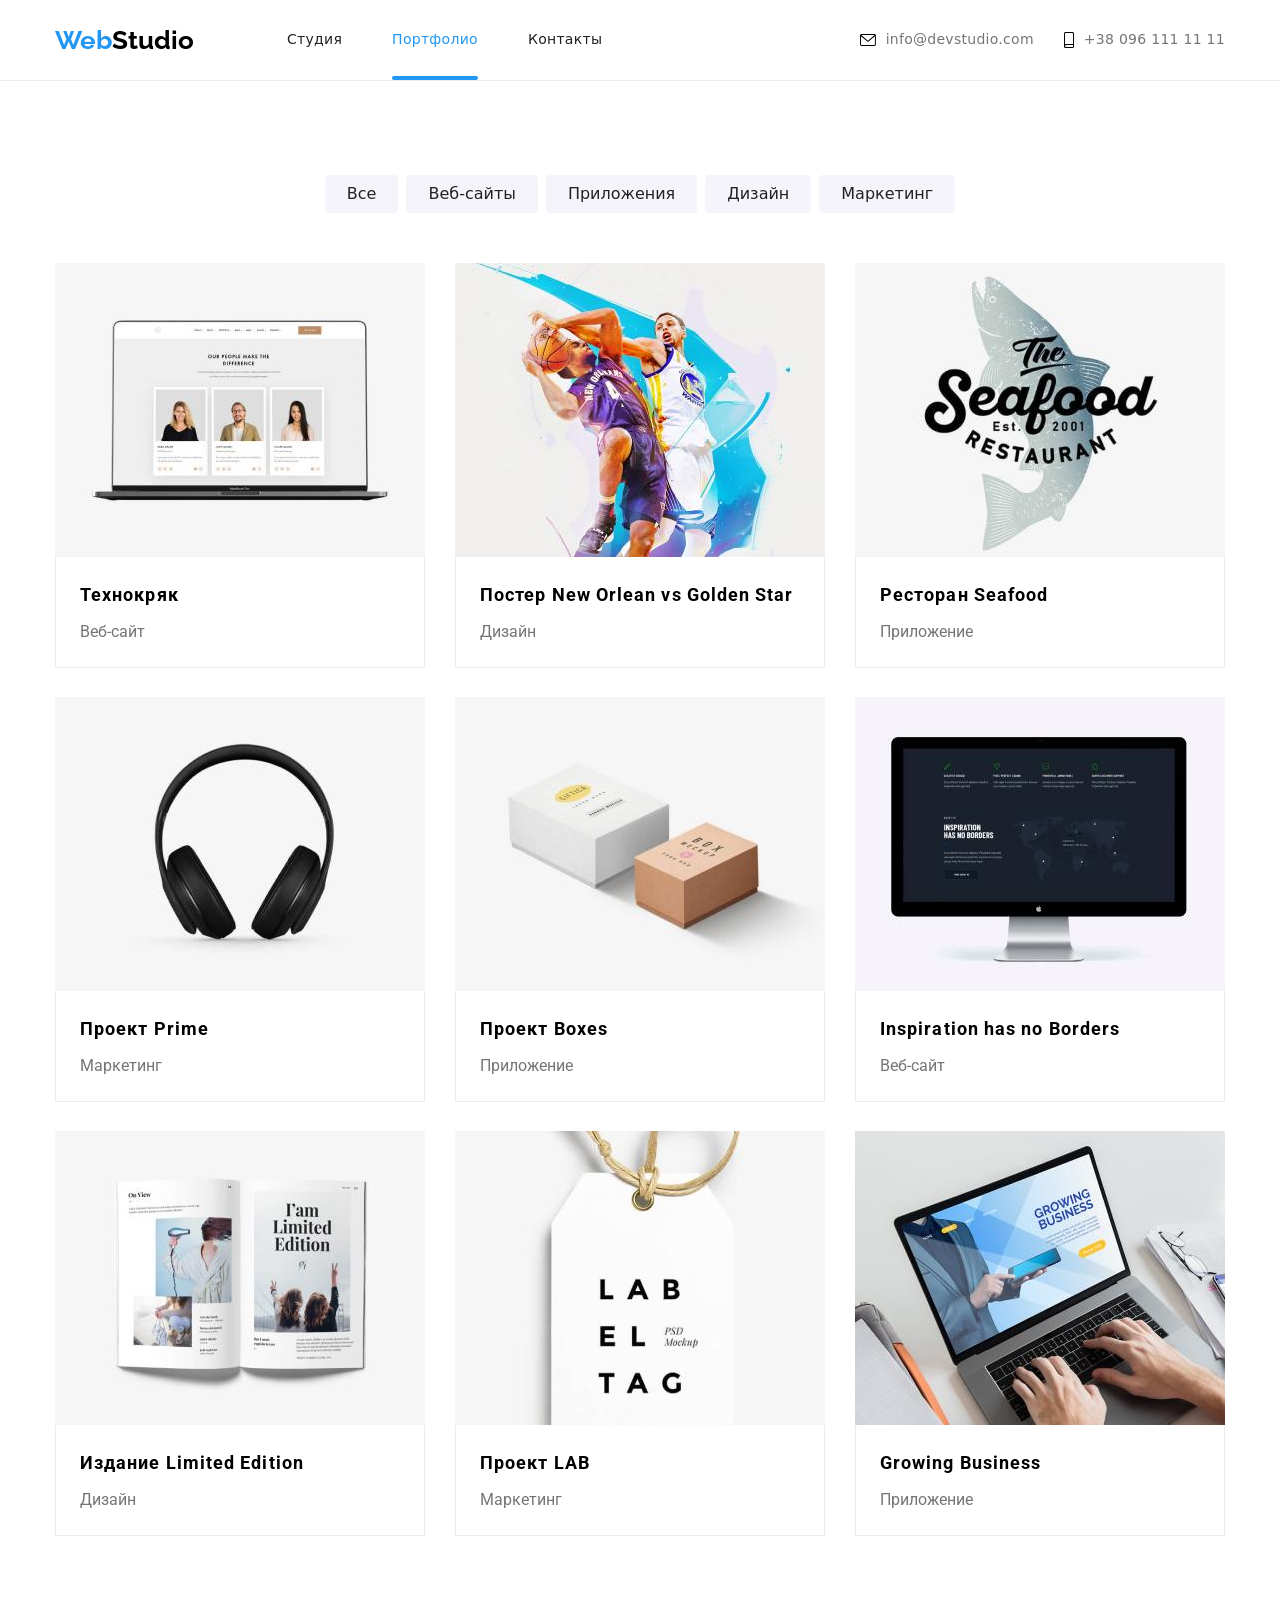
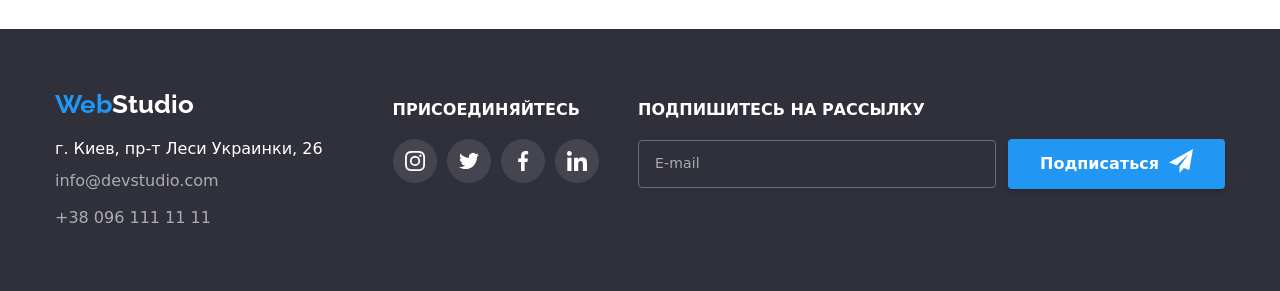
==== portfolio.html @ 3a629fb4 "Initial commit" ====
<!DOCTYPE html>
  <head>
    <meta charset="UTF-8" />
    <meta http-equiv="X-UA-Compatible" content="IE=edge" />
    <meta name="viewport" content="width=device-width, initial-scale=1.0" />
    <title>Document</title>
    <link rel="preconnect" href="https://fonts.googleapis.com" />
    <link rel="preconnect" href="https://fonts.gstatic.com" crossorigin />
    <!-- Шрифты -->
    <link href="https://fonts.googleapis.com/css2?family=Raleway:wght@700&family=Roboto:wght@100;300;400;500;700;900&display=swap" rel="stylesheet" />
    <!-- Нормолайз -->
    <!-- <link
      rel="stylesheet"
      href="https://cdnjs.cloudflare.com/ajax/libs/modern-normalize/1.1.0/modern-normalize.min.css"
      integrity="sha512-wpPYUAdjBVSE4KJnH1VR1HeZfpl1ub8YT/NKx4PuQ5NmX2tKuGu6U/JRp5y+Y8XG2tV+wKQpNHVUX03MfMFn9Q=="
      crossorigin="anonymous"
      referrerpolicy="no-referrer"
    /> -->
    <!-- Подключение моих стилей -->
    <link rel="stylesheet" href="css/main.min.css" />
  </head>
  <body class="body-portfolio">
    <!--Шапка сайта-->
    <header class="header">
      <!-- Логотип -->
      <div class="container header__container">
        <a class="logo" href="./index.html">
          Web<span class="logo--black">Studio</span>
        </a>
        <nav class="main-nav">
          <!--Навигация сайта-->
          <ul class="site-nav site-nav--indent-left list">
            <li class="site-nav__item">
              <a class="site-nav__link" href="./index.html" title="Студия" >Студия</a>
            </li>
            <li class="site-nav__item">
              <a class="site-nav__link site-nav__link--current" href="./portfolio.html" title="Портфолио" >Портфолио</a>
            </li>
            <li class="site-nav__item">
              <a class="site-nav__link" href="" title="Контакты">Контакты</a>
            </li>
          </ul>
        </nav>
        <!--Контакты по сайту-->
        <ul class="auth-nav  auth-nav--indent list">   
          <li class="auth-nav__item">
            <a href="mailto:info@devstudio.com" class="auth-nav__link">
              <svg width="16" height="12" class="auth-nav__envelope">
                <use
                  class="auth-nav__envelope-svg"
                  href="./images/icons.svg#icon-mail_envelope"
                ></use></svg
              >info@devstudio.com</a
            >
          </li>
          <li class="auth-nav__item">
            <a href="tel:+380961111111" class="auth-nav__link"
              ><svg width="10" height="16" class="auth-nav__contact">
                <use
                  class="auth-nav__contact-svg"
                  href="./images/icons.svg#icon-phone_smartphone"
                ></use></svg
              >+38 096 111 11 11</a
            >
          </li>
        </ul>
      </div>
    </header>
    <!-- уникальный контент -->
    <main>
      <!-- Button -->
      <!-- Интересно зачем мєнтор сказал поставить тут секцию... Надеюсь осознание придет позже... -->
      <section class="section">
        <div class="container">
          <h1 class="visually-hidden">Content</h1>
          <ul class="filter-button">
            <li class=" list">
              <button type="button" class="filter-button__button-primary">Все</button>
            </li>
            <li class=" list">
              <button type="button" class="filter-button__button-primary">Веб-сайты</button>
            </li>
            <li class=" list">
              <button type="button" class="filter-button__button-primary">Приложения</button>
            </li>
            <li class=" list">
              <button type="button" class="filter-button__button-primary">Дизайн</button>
            </li>
            <li class=" list">
              <button type="button" class="filter-button__button-primary">Маркетинг</button>
            </li>
          </ul>

          <!-- Content -->
          <!-- Content 1 -->
          <ul class="contaent-cards  ">
            <li class="list contaent-cards__list-cards ">
              <a class="contaent-cards__link" href="">
                <div class="cards-information">
                  <img
                    class="cards-information__img"
                    src="./images/portfolio1.jpg"
                    alt="фото"
                    width="370"
                    height="294"
                  />
                  <div class="cards-information__contaent">
                    <p>
                      Ресурс предлагает комплексные предложения с разным уровнем функционала и
                      сервисов. Все это позволит посетителю получить исчерпывающие сведения о
                      компании или частном лице.
                    </p>
                  </div>
                </div>
                <div class="contaent-box">
                  <h2 class="contaent-box__titel">Технокряк</h2>
                  <p class="contaent-box__contents">Веб-сайт</p>
                </div>
              </a>
            </li>

            <!-- Content 2 -->

            <li class="list contaent-cards__list-cards ">
              <a class="contaent-cards__link" href="">
                <div class="cards-information">
                  <img
                    class="cards-information__img"
                    src="./images/portfolio2.jpg"
                    alt="фото"
                     width="370"
                    height="294"
                  />
                  <div class="cards-information__contaent">
                    <p>
                      Ресурс предлагает комплексные предложения с разным уровнем функционала и
                      сервисов. Все это позволит посетителю получить исчерпывающие сведения о
                      компании или частном лице.
                    </p>
                  </div>
                </div>
                <div class="contaent-box">
                  <h2 class="contaent-box__titel">Постер New Orlean vs Golden Star</h2>
                  <p class="contaent-box__contents">Дизайн</p>
                </div>
              </a>
            </li>

            <!-- Content 3 -->

            <li class="list contaent-cards__list-cards ">
              <a class="contaent-cards__link" href="">
                <div class="cards-information">
                  <img
                    class="cards-information__img"
                    src="./images/portfolio3.jpg"
                    alt="фото"
                      width="370"
                    height="294"
                  />
                  <div class="cards-information__contaent">
                    <p>
                      Ресурс предлагает комплексные предложения с разным уровнем функционала и
                      сервисов. Все это позволит посетителю получить исчерпывающие сведения о
                      компании или частном лице.
                    </p>
                  </div>
                </div>
                <div class="contaent-box">
                  <h2 class="contaent-box__titel">Ресторан Seafood</h2>
                  <p class="contaent-box__contents">Приложение</p>
                </div>
              </a>
            </li>

            <!-- Content 4 -->

            <li class="list contaent-cards__list-cards ">
              <a class="contaent-cards__link" href="">
                <div class="cards-information">
                  <img
                    class="cards-information__img"
                    src="./images/portfolio4.jpg"
                    alt="фото"
                      width="370"
                    height="294"
                  />
                  <div class="cards-information__contaent">
                    <p>
                      Ресурс предлагает комплексные предложения с разным уровнем функционала и
                      сервисов. Все это позволит посетителю получить исчерпывающие сведения о
                      компании или частном лице.
                    </p>
                  </div>
                </div>
                <div class="contaent-box">
                  <h2 class="contaent-box__titel">Проект Prime</h2>
                  <p class="contaent-box__contents">Маркетинг</p>
                </div>
              </a>
            </li>

            <!-- Content 5 -->

            <li class="list contaent-cards__list-cards ">
              <a class="contaent-cards__link" href="">
                <div class="cards-information">
                  <img
                    class="cards-information__img"
                    src="./images/portfolio5.jpg"
                    alt="фото"
                    width="370"
                    height="294"
                  />
                  <div class="cards-information__contaent">
                    <p>
                      Ресурс предлагает комплексные предложения с разным уровнем функционала и
                      сервисов. Все это позволит посетителю получить исчерпывающие сведения о
                      компании или частном лице.
                    </p>
                  </div>
                </div>
                <div class="contaent-box">
                  <h2 class="contaent-box__titel">Проект Boxes</h2>
                  <p class="contaent-box__contents">Приложение</p>
                </div>
              </a>
            </li>

            <!-- Content 6-->

            <li class="list contaent-cards__list-cards ">
              <a class="contaent-cards__link" href="">
                <div class="cards-information">
                  <img
                    class="cards-information__img"
                    src="./images/portfolio6.jpg"
                    alt="фото"
                    width="370"
                    height="294"
                  />
                  <div class="cards-information__contaent">
                    <p>
                      Ресурс предлагает комплексные предложения с разным уровнем функционала и
                      сервисов. Все это позволит посетителю получить исчерпывающие сведения о
                      компании или частном лице.
                    </p>
                  </div>
                </div>
                <div class="contaent-box">
                  <h2 class="contaent-box__titel">Inspiration has no Borders</h2>
                  <p class="contaent-box__contents">Веб-сайт</p>
                </div>
              </a>
            </li>

            <!-- Content 7-->

            <li class="list contaent-cards__list-cards ">
              <a class="contaent-cards__link" href="">
                <div class="cards-information">
                  <img
                    class="cards-information__img"
                    src="./images/portfolio7.jpg"
                    alt="фото"
                    width="370"
                    height="294"
                  />
                  <div class="cards-information__contaent">
                    <p>
                      Ресурс предлагает комплексные предложения с разным уровнем функционала и
                      сервисов. Все это позволит посетителю получить исчерпывающие сведения о
                      компании или частном лице.
                    </p>
                  </div>
                </div>
                <div class="contaent-box">
                  <h2 class="contaent-box__titel">Издание Limited Edition</h2>
                  <p class="contaent-box__contents">Дизайн</p>
                </div>
              </a>
            </li>

            <!-- Content 8-->

            <li class="list contaent-cards__list-cards ">
              <a class="contaent-cards__link" href="">
                <div class="cards-information">
                  <img
                    class="cards-information__img"
                    src="./images/portfolio8.jpg"
                    alt="фото"
                    width="370"
                    height="294"
                  />
                  <div class="cards-information__contaent">
                    <p>
                      Ресурс предлагает комплексные предложения с разным уровнем функционала и
                      сервисов. Все это позволит посетителю получить исчерпывающие сведения о
                      компании или частном лице.
                    </p>
                  </div>
                </div>
                <div class="contaent-box">
                  <h2 class="contaent-box__titel">Проект LAB</h2>
                  <p class="contaent-box__contents">Маркетинг</p>
                </div>
              </a>
            </li>

            <!-- Content 9-->

            <li class="list contaent-cards__list-cards ">
              <a class="contaent-cards__link" href="">
                <div class="cards-information">
                  <img
                    class="cards-information__img"
                    src="./images/portfolio9.jpg"
                    alt="фото"
                    width="370"
                    height="294"
                  />
                  <div class="cards-information__contaent">
                    <p>
                      Ресурс предлагает комплексные предложения с разным уровнем функционала и
                      сервисов. Все это позволит посетителю получить исчерпывающие сведения о
                      компании или частном лице.
                    </p>
                  </div>
                </div>
                <div class="contaent-box">
                  <h2 class="contaent-box__titel">Growing Business</h2>
                  <p class="contaent-box__contents">Приложение</p>
                </div>
              </a>
            </li>
          </ul>
        </div>
      </section>
    </main>
    <!-- подвал, низ страницы -->
    <footer class="footer">
      <!-- Контакты -->
      <div class="container footer__container">
        <div class="address">
          <a href="./index.html" class="logo logo--properties">Web<span class="logo__cl-white">Studio</span> </a>
          <address>
            <ul class="list address">
              <li class="address__item">
                <a
                  class="address__link"
                  href="https://www.google.com.ua/maps/place/%D0%B1%D1%83%D0%BB.+%D0%9B%D0%B5%D1%81%D0%B8+%D0%A3%D0%BA%D1%80%D0%B0%D0%B8%D0%BD%D0%BA%D0%B8,+26,+%D0%9A%D0%B8%D0%B5%D0%B2,+02000/@50.4265841,30.5361971,17z/data=!3m1!4b1!4m5!3m4!1s0x40d4cf0e033ecbe9:0x57a4dffefec77da0!8m2!3d50.4265807!4d30.5383858?hl=ru"
                  target="_blank"
                  rel="noopener noreferrer"
                  >г. Киев, пр-т Леси Украинки, 26</a
                >
              </li>
              <li class="address__item">
                <a class="address__link-contact" href="mailto:info@devstudio.com">info@devstudio.com</a>
              </li>
              <li class="address__item">
                <a class="address__link-contact" href="tel:+380961111111">+38 096 111 11 11</a>
              </li>
            </ul>
          </address>
        </div>
        <div class="footer__icon-footer">
          <p class="footer__icon-titel">присоединяйтесь</p>
          <ul class="footer__icon-list">
            <li class="list">
              <a class="footer__icon-link" href="https://www.instagram.com/" target="_blank" rel="noopener noreferrer">
                <svg class="footer__icon-svg" width="20" height="20">
                  <use href="./images/icons.svg#icon-instagram_icon"></use>
                </svg>
              </a>
            </li>
            <li class="list">
              <a class="footer__icon-link" href="https://twitter.com/" target="_blank" rel="noopener noreferrer">
                <svg class="footer__icon-svg" width="20" height="20">
                  <use href="./images/icons.svg#icon-twitter_icon"></use>
                </svg>
              </a>
            </li>

            <li class="list">
              <a class="footer__icon-link" href="https://www.facebook.com/" target="_blank" rel="noopener noreferrer">
                <svg class="footer__icon-svg" width="20" height="20">
                  <use href="./images/icons.svg#icon-facebook_icon"></use>
                </svg>
              </a>
            </li>

            <li class="list">
              <a class="footer__icon-link" href="https://www.linkedin.com/" target="_blank" rel="noopener noreferrer">
                <svg class="footer__icon-svg" width="20" height="20">
                  <use href="./images/icons.svg#icon-linkedin_icon"></use>
                </svg>
              </a>
            </li>
          </ul>
        </div>
        <div class="form-footer">
          <p class="form-footer__titel">Подпишитесь на рассылку</p>
          <form class="form-footer__position">
            <label>
              <input class="form-footer__input" type="email" name="email" placeholder="E-mail" />
            </label>

            <button class="button button__footer-form" type="submit">
              Подписаться<svg class="form-footer__button-svg" width="24" height="24">
                <use href="./images/icons.svg#icon-button-sent"></use>
              </svg>
            </button>
          </form>
        </div>
      </div>
    </footer>
  </body>
</html>
---- css/main.min.css ----
:root{--main-font: 'Roboto',
     sans-serif;--secondary-font: 'Raleway',
     sans-serif;--main-txt-cl: #212121;--main-txt-cl-foc: #2196f3;--secondary-txt-cl: #757575;--light-txt-cl-white: #ffffff;--address__link-text-cl: rgba(255, 255, 255, 0.6);--button-text-color: #f5f4fa;--main-bg-cl: #2196f3;--secondary-bg-cl: #ffffff;--hiro-bg-cl: #c4c4c4;--btn-bg-cl-hiro: #188ce8;--bg-footer-soc-link: #afb1b8;--bg-footer-soc: rgba(255, 255, 255, 0.1);--bg-card-link-svg: #afb1b8;--bg-soc-logo-link: #f5f4fa;--bg-footer-cl: #2f303a;--bg-occupation-card: rgba(47, 48, 58, 0.8);--bg-form-cl: #757575;--bg-checkbox-icon-black: #212121;--bg-checkbox-icon-white: #ffffff;--bg-checkbox-icon-blue: #2196f3;--logo-cl-blakc: #000000;--logo-cl-white: #ffffff;--logo-cl-secondary: #2196f3;--cl-border: #ececec;--bg-cards-information-box: rgba(33, 150, 243, 0.9);--input-border-cl: #d3d3d3;--time-cubic: cubic-bezier(0.4, 0, 0.2, 1);--time-hov-foc: 250ms;--outline-foc: none;--items: 3;--indent: 30px}/*! modern-normalize v1.1.0 | MIT License | https://github.com/sindresorhus/modern-normalize */*,::before,::after{box-sizing:border-box}html{line-height:1.15;-webkit-text-size-adjust:100%;-moz-tab-size:4;tab-size:4}body{margin:0;font-family:system-ui,-apple-system,"Segoe UI",Roboto,Helvetica,Arial,sans-serif,"Apple Color Emoji","Segoe UI Emoji"}hr{height:0;color:inherit}abbr[title]{text-decoration:underline dotted}b,strong{font-weight:bolder}code,kbd,samp,pre{font-family:ui-monospace, SFMono-Regular, Consolas, 'Liberation Mono', Menlo, monospace;font-size:1em}small{font-size:80%}sub,sup{font-size:75%;line-height:0;position:relative;vertical-align:baseline}sub{bottom:-0.25em}sup{top:-0.5em}table{text-indent:0;border-color:inherit}button,input,optgroup,select,textarea{font-family:inherit;font-size:100%;line-height:1.15;margin:0}button,select{text-transform:none}button,[type='button'],[type='reset'],[type='submit']{-webkit-appearance:button}::-moz-focus-inner{border-style:none;padding:0}:-moz-focusring{outline:1px dotted ButtonText}:-moz-ui-invalid{box-shadow:none}legend{padding:0}progress{vertical-align:baseline}::-webkit-inner-spin-button,::-webkit-outer-spin-button{height:auto}[type='search']{-webkit-appearance:textfield;outline-offset:-2px}::-webkit-search-decoration{-webkit-appearance:none}::-webkit-file-upload-button{-webkit-appearance:button;font:inherit}summary{display:list-item}.body{color:var(--main-txt-cl);font-style:normal;font-family:var(--main-font);font-weight:400;font-size:14px;line-height:1.71;letter-spacing:0.03em;text-decoration:none}h1,h2,h3,h4,h5,h6,p,ul{margin:0}ul{padding:0}p:last-child{margin-bottom:0}.logo{color:var(--logo-cl-secondary);font-family:var(--secondary-font);font-weight:700;font-size:26px;line-height:1.19;text-decoration:none}.logo--black{color:var(--logo-cl-blakc)}.logo:focus{outline-color:var(--main-bg-cl)}.logo__cl-white{color:var(--logo-cl-white)}.logo--properties{display:block;margin-bottom:20px}.list{list-style:none;margin:0;padding:0}.container{margin-left:auto;margin-right:auto;padding-left:15px;padding-right:15px;width:1200px}.section__container{display:flex;align-items:center}.section{padding-top:94px;padding-bottom:94px}.section--cl{background-color:#f5f4fa}.visually-hidden{position:absolute;width:1px;height:1px;margin:-1px;border:0;padding:0;white-space:nowrap;clip-path:inset(100%);clip:rect(0 0 0 0);overflow:hidden}.header{border-bottom:1px solid var(--cl-border)}.header__container{display:flex;align-items:center}.site-nav{display:flex}.site-nav__item{position:relative}.site-nav__link{color:var(--main-txt-cl);text-decoration:none;font-weight:500;font-size:14px;line-height:1.14;letter-spacing:0.02em;transition-property:color;transition-duration:var(--time-hov-foc);transition-timing-function:var(--time-cubic)}.site-nav__link--current,.site-nav__link:hover,.site-nav__link:focus,.site-nav__item:hover,.site-nav__item:focus{color:var(--main-txt-cl-foc);outline:var(--outline-foc)}.site-nav__link--current::after{content:"";position:absolute;bottom:0;left:0;display:block;width:100%;height:4px;background-color:var(--main-bg-cl);border-radius:2px}.site-nav--indent-left{margin-left:93px}.site-nav__item:not(:last-child){margin-right:50px}.site-nav__link{display:block;padding-top:32px;padding-bottom:32px}.site-nav__item{gap:50px}.auth-nav{display:flex}.auth-nav__item{position:relative}.auth-nav__link{display:inline-flex;align-items:center;gap:10px;color:var(--secondary-txt-cl);text-decoration:none;font-weight:500;font-size:14px;line-height:1.14;letter-spacing:0.02em;padding-top:32px;padding-bottom:32px;transition-property:color;transition-duration:var(--time-hov-foc);transition-timing-function:var(--time-cubic)}.auth-nav__envelope-svg,.auth-nav__contact-svg{transition-property:fill;transition-duration:var(--time-hov-foc);transition-timing-function:var(--time-cubic)}.auth-nav__link:focus .auth-nav__envelope,.auth-nav__link:hover .auth-nav__envelope{fill:var(--main-bg-cl)}.auth-nav__link:focus .auth-nav__contact,.auth-nav__link:hover .auth-nav__contact{fill:var(--main-bg-cl)}.auth-nav__link:focus,.auth-nav__link:hover{color:var(--main-bg-cl);outline:var(--outline-foc)}.auth-nav--indent{margin-left:auto;gap:30px}.hero{text-align:center;background-color:var(--hiro-bg-cl);background-image:linear-gradient(to right, rgba(47,48,58,0.4), rgba(47,48,58,0.4)),url(../images/banner_overla_hero.jpg);background-repeat:no-repeat;background-size:cover;background-position:center;max-width:1600px;height:600px;margin-left:auto;margin-right:auto;padding:200px 0}.hero__title{color:var(--light-txt-cl-white);font-weight:900;font-size:44px;line-height:1.36;letter-spacing:0.06em;text-transform:uppercase;margin-bottom:30px;animation:text-flicker-in-glow 3000ms;animation-fill-mode:forwards}@keyframes swing{0%{transform:rotate(2deg)}6%{transform:rotate(-2deg)}12%{transform:rotate(4deg)}18%{transform:rotate(-4deg)}24%{transform:rotate(6deg)}30%{transform:rotate(-6deg)}36%{transform:rotate(6deg)}42%{transform:rotate(-6deg)}48%{transform:rotate(8deg)}54%{transform:rotate(-8deg)}60%{transform:rotate(6deg)}66%{transform:rotate(-6deg)}72%{transform:rotate(4deg)}78%{transform:rotate(-4deg)}84%{transform:rotate(2deg)}90%{transform:rotate(-2deg)}96%{transform:rotate(0deg)}}@keyframes swing-stop{0%{transform:rotate(0)}}@keyframes text-flicker-in-glow{0%{opacity:0}10%{opacity:0;text-shadow:none}10.1%{opacity:1;text-shadow:none}10.2%{opacity:0;text-shadow:none}20%{opacity:0;text-shadow:none}20.1%{opacity:1;text-shadow:0 0 30px rgba(255,255,255,0.25)}20.6%{opacity:0;text-shadow:none}30%{opacity:0;text-shadow:none}30.1%{opacity:1;text-shadow:0 0 30px rgba(255,255,255,0.45),0 0 60px rgba(255,255,255,0.25)}30.5%{opacity:1;text-shadow:0 0 30px rgba(255,255,255,0.45),0 0 60px rgba(255,255,255,0.25)}30.6%{opacity:0;text-shadow:none}45%{opacity:0;text-shadow:none}45.1%{opacity:1;text-shadow:0 0 30px rgba(255,255,255,0.45),0 0 60px rgba(255,255,255,0.25)}50%{opacity:1;text-shadow:0 0 30px rgba(255,255,255,0.45),0 0 60px rgba(255,255,255,0.25)}55%{opacity:1;text-shadow:0 0 30px rgba(255,255,255,0.45),0 0 60px rgba(255,255,255,0.25)}55.1%{opacity:0;text-shadow:none}57%{opacity:0;text-shadow:none}57.1%{opacity:1;text-shadow:0 0 30px rgba(255,255,255,0.55),0 0 60px rgba(255,255,255,0.35)}60%{opacity:1;text-shadow:0 0 30px rgba(255,255,255,0.55),0 0 60px rgba(255,255,255,0.35)}60.1%{opacity:0;text-shadow:none}65%{opacity:0;text-shadow:none}65.1%{opacity:1;text-shadow:0 0 30px rgba(255,255,255,0.55),0 0 60px rgba(255,255,255,0.35),0 0 100px rgba(255,255,255,0.1)}75%{opacity:1;text-shadow:0 0 30px rgba(255,255,255,0.55),0 0 60px rgba(255,255,255,0.35),0 0 100px rgba(255,255,255,0.1)}75.1%{opacity:0;text-shadow:none}77%{opacity:0;text-shadow:none}77.1%{opacity:1;text-shadow:0 0 30px rgba(255,255,255,0.55),0 0 60px rgba(255,255,255,0.4),0 0 110px rgba(255,255,255,0.2),0 0 100px rgba(255,255,255,0.1)}85%{opacity:1;text-shadow:0 0 30px rgba(255,255,255,0.55),0 0 60px rgba(255,255,255,0.4),0 0 110px rgba(255,255,255,0.2),0 0 100px rgba(255,255,255,0.1)}85.1%{opacity:0;text-shadow:none}86%{opacity:0;text-shadow:none}86.1%{opacity:1;text-shadow:0 0 30px rgba(255,255,255,0.6),0 0 60px rgba(255,255,255,0.45),0 0 110px rgba(255,255,255,0.25),0 0 100px rgba(255,255,255,0.1)}100%{opacity:1;text-shadow:0 0 30px rgba(255,255,255,0.6),0 0 60px rgba(255,255,255,0.45),0 0 110px rgba(255,255,255,0.25),0 0 100px rgba(255,255,255,0.1)}}.button{background-color:var(--main-bg-cl);color:var(--light-txt-cl-white);max-width:250px;min-width:200px;min-height:50px;font-weight:700;font-size:16px;line-height:1.88;letter-spacing:0.06em;box-shadow:0px 4px 4px rgba(0,0,0,0.15);padding:10px 32px;border:none;font-family:inherit;letter-spacing:inherit;cursor:pointer;text-align:center;border-radius:4px;transition-property:background-color;transition-duration:var(--time-hov-foc);transition-timing-function:var(--time-cubic)}.button__hero{animation:swing 6000ms cubic-bezier(0.4, 0, 0.2, 1) infinite;align-items:center}.button__footer-form:hover,.button__hero:hover,.button__modal:hover{background-color:var(--btn-bg-cl-hiro);animation-play-state:paused;animation:swing-stop 2ms}.button__footer-form:focus,.button__hero:focus,.button__modal:focus{background-color:var(--btn-bg-cl-hiro);outline:var(--outline-foc)}.button__footer-form{display:flex}.button__modal{display:block;margin-left:auto;margin-right:auto}.advantage{display:flex;gap:30px}.advantage__title{font-size:inherit;font-weight:700;line-height:1.14;text-transform:uppercase;margin-bottom:10px}.advantage__text{color:var(--secondary-txt-cl)}.advantage__svg-box{display:flex;width:270px;height:120px;margin-bottom:30px;border-radius:4px;background-color:var(--bg-soc-logo-link);justify-content:center;align-items:center}.occupation{padding-top:0}.occupation__titel{font-weight:700;font-size:36px;line-height:1.17;text-align:center;margin-bottom:50px}.occupation__list{display:flex;gap:30px;padding-left:0}.occupation__item{position:relative;background-color:var(--button-text-color);background-size:cover}.occupation__img{display:block}.occupation__text-card{position:absolute;bottom:0;left:0;font-weight:700;line-height:0.88;text-align:center;text-transform:uppercase;color:var(--light-txt-cl-white);background-color:var(--bg-occupation-card);padding-top:27px;padding-bottom:27px;width:100%}.team__titel{font-weight:700;font-size:36px;line-height:1.17;text-align:center;margin-bottom:50px}.team__list{display:flex;gap:30px;justify-content:center}.team--no-line{display:block}.team__card{box-shadow:0px 1px 3px rgba(0,0,0,0.12),0px 1px 1px rgba(0,0,0,0.14),0px 2px 1px rgba(0,0,0,0.2);border-radius:0px 0px 4px 4px;text-align:center;background-color:#ffffff}.card{padding-top:30px;padding-bottom:30px}.card__people{font-weight:500;font-size:16px;line-height:1.19;margin-bottom:10px}.card__work{color:var(--secondary-txt-cl);font-size:16px;line-height:1.19;margin-bottom:16px}.icon{display:flex;justify-content:center;padding:0;gap:10px;cursor:pointer}.icon__element{display:flex;width:44px;height:44px;align-items:center;justify-content:center;border-radius:50%;transition-property:background-color;transition-duration:var(--time-hov-foc);transition-timing-function:var(--time-hov-foc)}.icon__link{display:flex;width:44px;height:44px;align-items:center;justify-content:center;border-radius:50%;transition-property:background-color;transition-duration:var(--time-hov-foc);transition-timing-function:var(--time-cubic)}.icon__link:focus,.icon__link:hover{background-color:var(--main-bg-cl);outline-color:var(--secondary-bg-cl)}.icon__svg{fill:var(--bg-card-link-svg);transition-property:fill;transition-duration:var(--time-hov-foc);transition-timing-function:var(--time-cubic)}.icon__link:hover .icon__svg,.icon__link:focus .icon__svg{fill:var(--secondary-bg-cl)}.partners__title{font-weight:700;font-size:36px;line-height:1.17;text-align:center;margin-bottom:50px}.partners__grid{display:flex;gap:30px}.partners__link:focus{outline:var(--outline-foc);border:1px solid var(--main-bg-cl)}.partners__link{display:flex;justify-content:center;align-items:center;width:170px;height:92px;border-radius:4px;border:1px solid var(--bg-footer-soc-link);transition:border-color var(--time-hov-foc) var(--time-cubic)}.partners__link:focus .partners__svg{fill:var(--main-bg-cl)}.partners__link:hover{border:1px solid var(--main-bg-cl)}.partners__link:hover .partners__svg{fill:var(--main-bg-cl)}.partners__svg{fill:var(--bg-footer-soc-link);transition:fill var(--time-hov-foc) var(--time-cubic)}.footer{padding:60px 0px;background-color:var(--bg-footer-cl)}.footer__container{display:flex}.footer__icon-titel{margin:0;padding:0;margin-bottom:20px;font-weight:700;line-height:1.14;text-transform:uppercase;color:var(--light-txt-cl-white)}.footer__icon-footer{margin-left:70px;margin-top:12px}.footer__icon-link{display:flex;gap:10px;width:44px;height:44px;background-color:var(--bg-footer-soc);border-radius:50%;justify-content:center;align-items:center;transition:background var(--time-hov-foc) var(--time-cubic)}.footer__icon-list{display:flex;gap:10px}.footer__icon-svg{fill:var(--light-txt-cl-white)}.footer__icon-link:hover{background:var(--main-bg-cl)}.footer__icon-link:focus{background:var(--main-bg-cl);outline:var(--outline-foc)}.address__item:not(:last-child){margin-bottom:9px}.address__link{font-style:normal;color:var(--light-txt-cl-white);text-decoration:none;outline:none;transition-property:color;transition-duration:var(--time-hov-foc);transition-timing-function:var(--time-cubic)}.address__link:focus,.address__link:hover{color:var(--main-bg-cl)}.address__item:not(:last-child){margin-bottom:9px}.address__link{font-style:normal;color:var(--light-txt-cl-white);text-decoration:none;outline:none;transition-property:color;transition-duration:var(--time-hov-foc);transition-timing-function:var(--time-cubic)}.address__link:focus,.address__link:hover{color:var(--main-bg-cl)}.address__link-contact{color:rgba(255,255,255,0.6);text-decoration:none;line-height:1.71;display:block}.address__link-contact+.address__link-contact{display:block;margin-bottom:9px}.address__link-contact:hover{color:var(--main-bg-cl)}.address__link-contact{font-style:normal;color:var(--address__link-text-cl);outline:none;text-decoration:none;transition-property:color;transition-duration:var(--time-hov-foc);transition-timing-function:var(--time-cubic)}.address__link-contact:hover,.address__link-contact:focus{color:var(--main-bg-cl);outline:vap(--outline-foc)}.form-footer{margin-left:auto;margin-top:12px}.form-footer__titel{margin:0;padding:0;margin-bottom:20px;font-weight:700;line-height:1.14;text-transform:uppercase;color:var(--light-txt-cl-white)}.form-footer__position{display:flex;gap:12px;justify-content:center;align-items:center}.form-footer__input:focus-visible{outline:var(--main-bg-cl) auto 1px}.form-footer__input{display:flex;justify-content:center;align-items:center;width:358px;padding:15px 16px;border-radius:4px;border:1px solid #6e6e75;color:#ffffff;background-color:var(--bg-footer-cl);font-size:14px;line-height:1.14;letter-spacing:0.01em;transition-property:outline;transition-duration:var(--time-hov-foc);transition-timing-function:var(--time-cubic)}.form-footer__input::placeholder{color:#acacb0}.form-footer__button-svg{margin-left:10px;fill:#ffffff}.backdrop{position:fixed;top:0;left:0;width:100%;height:100%;background-color:rgba(0,0,0,0.2);transition-property:opacity;transition-duration:var(--time-hov-foc);transition-timing-function:var(--time-cubic)}.backdrop__is-hidden .modal{transform:translate(-50%, 50%) scale(0.3)}.backdrop__is-hidden{opacity:0;pointer-events:none}.modal{position:absolute;top:50%;left:50%;transform:translate(-50%, -50%) scale(1);width:528px;height:581px;display:block;background-color:var(--secondary-bg-cl);padding:40px;transition-property:transform;transition-duration:var(--time-hov-foc);transition-timing-function:var(--time-cubic);box-shadow:0px 1px 3px rgba(0,0,0,0.12),0px 1px 1px rgba(0,0,0,0.14),0px 2px 1px rgba(0,0,0,0.2);border-radius:4px}.modal__button-close{position:absolute;top:0;right:0;transform:translate(-8px, 8px);display:flex;justify-content:center;align-items:center;padding:0;margin:0;border-width:0px;width:30px;height:30px;border-radius:50%;cursor:pointer;outline-color:#2196f3}.modal__icon-close{--color1: #ffffff;--color2: rgba(0, 0, 0, 0.1);--color3: #212121;transition-property:fill;transition-duration:var(--time-hov-foc);transition-timing-function:var(--time-cubic)}.modal__icon-close:hover{--color3: #2196f3}.modal__button-close:focus-visible .modal__icon-close{--color3: #2196f3}.modal__title{display:inline-block;font-weight:700;font-size:20px;line-height:23px;text-align:center;margin-bottom:12px}.modal__input-svg:focus-visible{--color3: #2196f3}.form-modal__grup:not(:last-child){margin-bottom:10px}.form-modal__label{position:relative;display:flex;flex-direction:column;font-size:12px;line-height:1.17;letter-spacing:0.01em;color:var(--bg-form-cl)}.form-modal__input{margin-top:4px;padding:12px 12px 12px 42px;border:1px solid var(--input-border-cl);border-radius:4px;transition-property:outline;transition-duration:var(--time-hov-foc);transition-property:var(--time-cubic)}.form-modal__input:focus-within{outline:var(--main-bg-cl) auto 1px}.form-modal__input-svg{transition-property:fill;transition-duration:var(--time-hov-foc);transition-property:var(--time-cubic)}.form-modal__input:focus-within ~ .form-modal__input-svg{fill:var(--main-bg-cl)}.form-modal__input.comment{padding:12px;height:120px;resize:none;border-radius:4px}.form-modal__input.comment::placeholder{text-align:top;color:rgba(117,117,117,0.5)}.form-modal__input-svg{display:block;position:absolute;bottom:0;left:0;transform:translate(12px, -11px);fill:var(--main-txt-cl)}.checkbox{display:flex;justify-content:center;align-items:center;margin-top:20px;margin-bottom:30px}.checkbox__input:focus-visible ~ .checkbox__position>.checkbox__icon{--color3: var(--bg-checkbox-icon-blue)}.checkbox__input:focus-visible{outline-color:var(--main-bg-cl)}.checkbox__position{position:relative}.checkbox__icon{position:absolute;top:0;left:0;transform:translate(-100%, -50%);--color1: var(--bg-checkbox-icon-white);--color2: var(--bg-checkbox-icon-white);--color3: var(--bg-checkbox-icon-black)}.checkbox__icon:focus{--color1: var(--bg-checkbox-icon-white);--color2: var(--bg-checkbox-icon-white);--color3: var(--bg-checkbox-icon-black)}.checkbox__input:checked ~ .checkbox__position>.checkbox__icon{--color1: var(--bg-checkbox-icon-blue);--color2: var(--bg-checkbox-icon-white);--color3: var(--bg-checkbox-icon-blue)}.checkbox__input:focus ~ .checkbox__position>.checkbox__icon{--color3: var(--bg-checkbox-icon-blue)}.checkbox__text{color:var(--bg-form-cl);margin-left:8px}.checkbox__link-text{color:var(--main-bg-cl);text-decoration-line:underline}.filter-button{display:flex;gap:8px;padding:0;margin:0 0 50px 0;justify-content:center}.filter-button__button-primary{background-color:var(--button-text-color);color:var(--main-txt-cl);font-weight:500;font-size:16px;line-height:1.62;padding:6px 22px;border:none;font-family:inherit;letter-spacing:inherit;cursor:pointer;align-items:center;text-align:center;border-radius:4px;transition-property:color, background-color;transition-duration:var(--time-hov-foc);transition-timing-function:var(--time-cubic)}.filter-button__button-primary:hover,.filter-button__button-primary:focus{background-color:var(--main-bg-cl);color:var(--light-txt-cl-white);box-shadow:0px 3px 1px rgba(0,0,0,0.1),0px 1px 2px rgba(0,0,0,0.08),0px 2px 2px rgba(0,0,0,0.12)}.filter-button__button-primary:focus{outline:var(--outline-foc)}.contaent-cards{display:flex;row-gap:30px;column-gap:30px;flex-wrap:wrap;padding-left:0;margin-top:0;margin-bottom:0}.contaent-cards__link{display:block;text-decoration:inherit;color:inherit}.contaent-cards__link:hover{box-shadow:0px 1px 1px rgba(0,0,0,0.12),0px 4px 4px rgba(0,0,0,0.06),1px 4px 6px rgba(0,0,0,0.16)}.contaent-cards__link:focus{outline:var(--outline-foc);box-shadow:0px 1px 1px rgba(0,0,0,0.12),0px 4px 4px rgba(0,0,0,0.06),1px 4px 6px rgba(0,0,0,0.16)}.contaent-cards__list-cards{margin-left:0;display:block;background-color:var(--secondary-bg-cl);position:relative}.contaent-box{display:block;max-width:368px;margin-left:auto;margin-right:auto;padding:20px 24px;outline:1px solid var(--cl-border)}.contaent-box__titel{font-family:var(--main-font);font-size:18px;line-height:2;font-weight:700;letter-spacing:0.06em;margin-bottom:4px}.contaent-box__contents{color:var(--secondary-txt-cl);font-family:var(--main-font);font-size:16px;line-height:1.88}.cards-information{position:relative;overflow:hidden}.cards-information__img{display:block;object-fit:contain;background-color:var(--secondary-bg-cl)}.cards-information__contaent{position:absolute;top:0;left:0;transform:translate(0, 101%);font-weight:400;font-size:18px;line-height:1.56;width:370px;height:294px;color:var(--light-txt-cl-white);background:var(--bg-cards-information-box);padding:63px 24px;margin:0;transition-property:transform;transition-duration:var(--time-hov-foc);transition-timing-function:var(--time-cubic)}.contaent-cards__list-cards:hover .cards-information__contaent{transform:translate(0, 0)}
/*# sourceMappingURL=main.min.css.map */
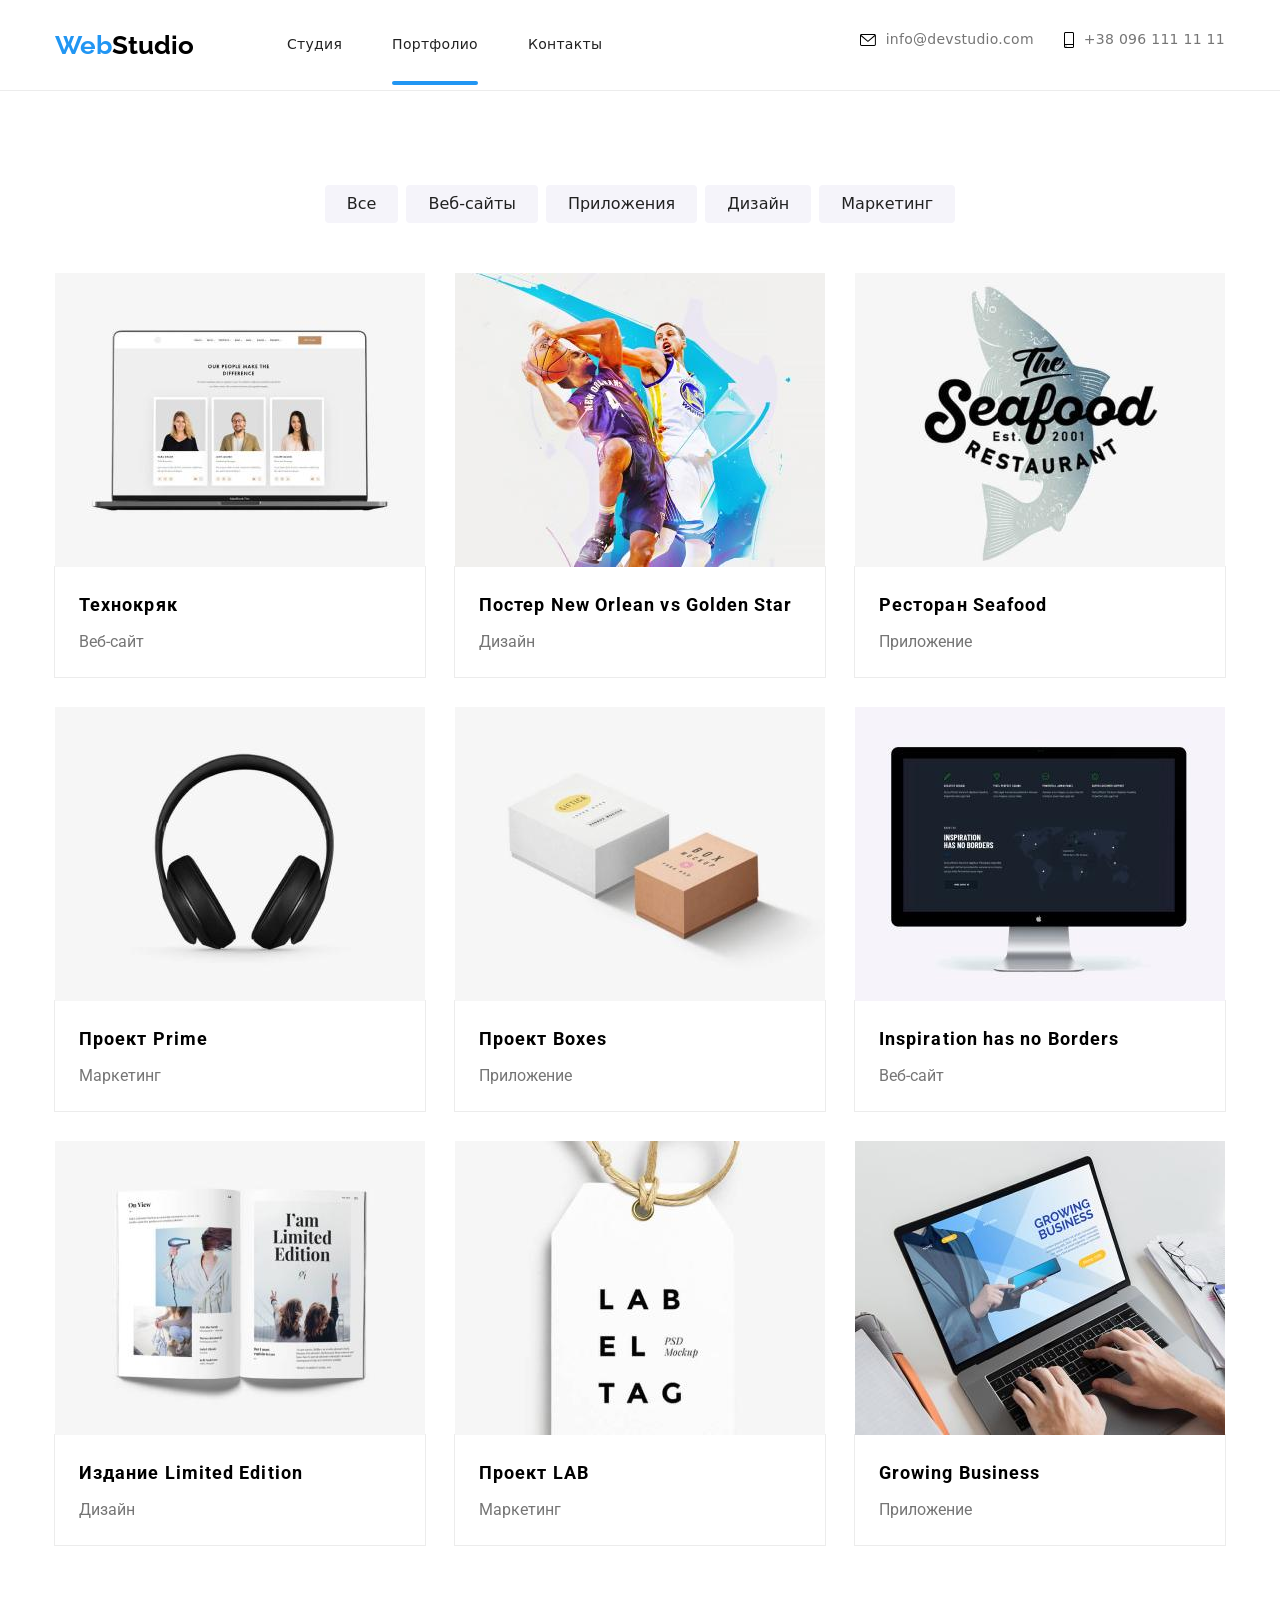
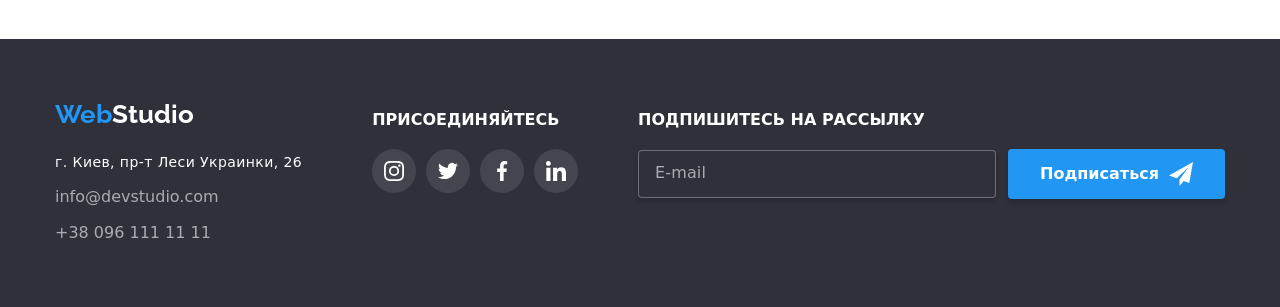
==== commit f4a33e52: "набрана разметка вся разметка кроме формы на 450 px  и нет адоптивных фото" ====
--- a/portfolio.html
+++ b/portfolio.html
@@ -21,45 +21,38 @@
   </head>
   <body class="body-portfolio">
     <!--Шапка сайта-->
-    <header class="header">
-      <!-- Логотип -->
+     <header class="header">
+     
       <div class="container header__container">
-        <a class="logo" href="./index.html">
-          Web<span class="logo--black">Studio</span>
-        </a>
+        <a class="logo" href="./index.html"> Web<span class="logo--black">Studio</span> </a>
         <nav class="main-nav">
-          <!--Навигация сайта-->
+            <svg class="header__mob-nav-icon" width="40" height="40"><use href="./images/icons.svg#icon-nav-menu-icon"></use></svg>
+         
           <ul class="site-nav site-nav--indent-left list">
             <li class="site-nav__item">
-              <a class="site-nav__link" href="./index.html" title="Студия" >Студия</a>
+              <a class="site-nav__link" href="./index.html" title="Студия">Студия</a>
             </li>
             <li class="site-nav__item">
-              <a class="site-nav__link site-nav__link--current" href="./portfolio.html" title="Портфолио" >Портфолио</a>
+              <a class="site-nav__link site-nav__link--current" href="./portfolio.html" title="Портфолио">Портфолио</a>
             </li>
             <li class="site-nav__item">
               <a class="site-nav__link" href="" title="Контакты">Контакты</a>
             </li>
           </ul>
         </nav>
-        <!--Контакты по сайту-->
-        <ul class="auth-nav  auth-nav--indent list">   
+       
+       <ul class="auth-nav auth-nav--indent list"> 
           <li class="auth-nav__item">
             <a href="mailto:info@devstudio.com" class="auth-nav__link">
               <svg width="16" height="12" class="auth-nav__envelope">
-                <use
-                  class="auth-nav__envelope-svg"
-                  href="./images/icons.svg#icon-mail_envelope"
-                ></use></svg
+                <use class="auth-nav__envelope-svg" href="./images/icons.svg#icon-mail_envelope"></use></svg
               >info@devstudio.com</a
             >
           </li>
           <li class="auth-nav__item">
             <a href="tel:+380961111111" class="auth-nav__link"
               ><svg width="10" height="16" class="auth-nav__contact">
-                <use
-                  class="auth-nav__contact-svg"
-                  href="./images/icons.svg#icon-phone_smartphone"
-                ></use></svg
+                <use class="auth-nav__contact-svg" href="./images/icons.svg#icon-phone_smartphone"></use></svg
               >+38 096 111 11 11</a
             >
           </li>
@@ -90,14 +83,13 @@
               <button type="button" class="filter-button__button-primary">Маркетинг</button>
             </li>
           </ul>
-
           <!-- Content -->
           <!-- Content 1 -->
           <ul class="contaent-cards  ">
-            <li class="list contaent-cards__list-cards ">
-              <a class="contaent-cards__link" href="">
-                <div class="cards-information">
-                  <img
+            <li class=" contaent-cards__list-cards list">
+              <a class="contaent-cards__link" href="">
+                <div class="cards-information">
+                  <img class="cards-information__img" 
                     class="cards-information__img"
                     src="./images/portfolio1.jpg"
                     alt="фото"
@@ -124,7 +116,7 @@
             <li class="list contaent-cards__list-cards ">
               <a class="contaent-cards__link" href="">
                 <div class="cards-information">
-                  <img
+                  <img class="cards-information__img"
                     class="cards-information__img"
                     src="./images/portfolio2.jpg"
                     alt="фото"
@@ -151,7 +143,7 @@
             <li class="list contaent-cards__list-cards ">
               <a class="contaent-cards__link" href="">
                 <div class="cards-information">
-                  <img
+                  <img class="cards-information__img" 
                     class="cards-information__img"
                     src="./images/portfolio3.jpg"
                     alt="фото"
@@ -178,7 +170,7 @@
             <li class="list contaent-cards__list-cards ">
               <a class="contaent-cards__link" href="">
                 <div class="cards-information">
-                  <img
+                  <img class="cards-information__img" 
                     class="cards-information__img"
                     src="./images/portfolio4.jpg"
                     alt="фото"
@@ -205,7 +197,7 @@
             <li class="list contaent-cards__list-cards ">
               <a class="contaent-cards__link" href="">
                 <div class="cards-information">
-                  <img
+                  <img class="cards-information__img" 
                     class="cards-information__img"
                     src="./images/portfolio5.jpg"
                     alt="фото"
@@ -232,7 +224,7 @@
             <li class="list contaent-cards__list-cards ">
               <a class="contaent-cards__link" href="">
                 <div class="cards-information">
-                  <img
+                  <img class="cards-information__img"
                     class="cards-information__img"
                     src="./images/portfolio6.jpg"
                     alt="фото"
@@ -259,7 +251,7 @@
             <li class="list contaent-cards__list-cards ">
               <a class="contaent-cards__link" href="">
                 <div class="cards-information">
-                  <img
+                  <img class="cards-information__img" 
                     class="cards-information__img"
                     src="./images/portfolio7.jpg"
                     alt="фото"
@@ -286,7 +278,7 @@
             <li class="list contaent-cards__list-cards ">
               <a class="contaent-cards__link" href="">
                 <div class="cards-information">
-                  <img
+                  <img class="cards-information__img" 
                     class="cards-information__img"
                     src="./images/portfolio8.jpg"
                     alt="фото"
@@ -313,7 +305,7 @@
             <li class="list contaent-cards__list-cards ">
               <a class="contaent-cards__link" href="">
                 <div class="cards-information">
-                  <img
+                  <img class="cards-information__img"
                     class="cards-information__img"
                     src="./images/portfolio9.jpg"
                     alt="фото"
@@ -340,9 +332,10 @@
     </main>
     <!-- подвал, низ страницы -->
     <footer class="footer">
-      <!-- Контакты -->
+     
       <div class="container footer__container">
-        <div class="address">
+       <div class="footer__container-info" >
+          <div class="address address--margin">
           <a href="./index.html" class="logo logo--properties">Web<span class="logo__cl-white">Studio</span> </a>
           <address>
             <ul class="list address">
@@ -399,19 +392,21 @@
             </li>
           </ul>
         </div>
+       </div>
         <div class="form-footer">
           <p class="form-footer__titel">Подпишитесь на рассылку</p>
           <form class="form-footer__position">
-            <label>
-              <input class="form-footer__input" type="email" name="email" placeholder="E-mail" />
+            <label class="form-footer__label" >
+              <input class="form-footer__input form-footer__input--margin-top" type="email" name="email" placeholder="E-mail" />
             </label>
 
-            <button class="button button__footer-form" type="submit">
-              Подписаться<svg class="form-footer__button-svg" width="24" height="24">
+       <button class="button button__footer-form" type="submit">
+              Подписаться<svg class="button__form-footer-svg" width="24" height="24">
                 <use href="./images/icons.svg#icon-button-sent"></use>
               </svg>
             </button>
           </form>
+               
         </div>
       </div>
     </footer>
--- a/css/main.min.css
+++ b/css/main.min.css
@@ -1,9 +1,9 @@
 :root{--main-font: 'Roboto',
      sans-serif;--secondary-font: 'Raleway',
-     sans-serif;--main-txt-cl: #212121;--main-txt-cl-foc: #2196f3;--secondary-txt-cl: #757575;--light-txt-cl-white: #ffffff;--address__link-text-cl: rgba(255, 255, 255, 0.6);--button-text-color: #f5f4fa;--main-bg-cl: #2196f3;--secondary-bg-cl: #ffffff;--hiro-bg-cl: #c4c4c4;--btn-bg-cl-hiro: #188ce8;--bg-footer-soc-link: #afb1b8;--bg-footer-soc: rgba(255, 255, 255, 0.1);--bg-card-link-svg: #afb1b8;--bg-soc-logo-link: #f5f4fa;--bg-footer-cl: #2f303a;--bg-occupation-card: rgba(47, 48, 58, 0.8);--bg-form-cl: #757575;--bg-checkbox-icon-black: #212121;--bg-checkbox-icon-white: #ffffff;--bg-checkbox-icon-blue: #2196f3;--logo-cl-blakc: #000000;--logo-cl-white: #ffffff;--logo-cl-secondary: #2196f3;--cl-border: #ececec;--bg-cards-information-box: rgba(33, 150, 243, 0.9);--input-border-cl: #d3d3d3;--time-cubic: cubic-bezier(0.4, 0, 0.2, 1);--time-hov-foc: 250ms;--outline-foc: none;--items: 3;--indent: 30px}/*! modern-normalize v1.1.0 | MIT License | https://github.com/sindresorhus/modern-normalize */*,::before,::after{box-sizing:border-box}html{line-height:1.15;-webkit-text-size-adjust:100%;-moz-tab-size:4;tab-size:4}body{margin:0;font-family:system-ui,-apple-system,"Segoe UI",Roboto,Helvetica,Arial,sans-serif,"Apple Color Emoji","Segoe UI Emoji"}hr{height:0;color:inherit}abbr[title]{text-decoration:underline dotted}b,strong{font-weight:bolder}code,kbd,samp,pre{font-family:ui-monospace,+     sans-serif;--main-txt-cl: #212121;--main-txt-cl-foc: #2196f3;--secondary-txt-cl: #757575;--light-txt-cl-white: #ffffff;--address__link-text-cl: rgba(255, 255, 255, 0.6);--button-text-color: #f5f4fa;--main-bg-cl: #2196f3;--secondary-bg-cl: #ffffff;--hiro-bg-cl: #c4c4c4;--btn-bg-cl-hiro: #188ce8;--bg-footer-soc-link: #afb1b8;--bg-footer-soc: rgba(255, 255, 255, 0.1);--bg-card-link-svg: #afb1b8;--bg-soc-logo-link: #f5f4fa;--bg-footer-cl: #2f303a;--bg-occupation-card: rgba(47, 48, 58, 0.8);--bg-form-cl: #757575;--bg-checkbox-icon-black: #212121;--bg-checkbox-icon-white: #ffffff;--bg-checkbox-icon-blue: #2196f3;--logo-cl-blakc: #000000;--logo-cl-white: #ffffff;--logo-cl-secondary: #2196f3;--cl-border: #ececec;--bg-cards-information-box: rgba(33, 150, 243, 0.9);--input-border-cl: #d3d3d3;--time-cubic: cubic-bezier(0.4, 0, 0.2, 1);--time-hov-foc: 250ms;--outline-foc: none;--items: 2;--indent: 30px;--mobil: 600px;--tablet: 900px;--desktop: 1200px}/*! modern-normalize v1.1.0 | MIT License | https://github.com/sindresorhus/modern-normalize */*,::before,::after{box-sizing:border-box}html{line-height:1.15;-webkit-text-size-adjust:100%;-moz-tab-size:4;tab-size:4}body{margin:0;font-family:system-ui,-apple-system,"Segoe UI",Roboto,Helvetica,Arial,sans-serif,"Apple Color Emoji","Segoe UI Emoji"}hr{height:0;color:inherit}abbr[title]{text-decoration:underline dotted}b,strong{font-weight:bolder}code,kbd,samp,pre{font-family:ui-monospace,  SFMono-Regular,  Consolas,  'Liberation Mono',  Menlo,- monospace;font-size:1em}small{font-size:80%}sub,sup{font-size:75%;line-height:0;position:relative;vertical-align:baseline}sub{bottom:-0.25em}sup{top:-0.5em}table{text-indent:0;border-color:inherit}button,input,optgroup,select,textarea{font-family:inherit;font-size:100%;line-height:1.15;margin:0}button,select{text-transform:none}button,[type='button'],[type='reset'],[type='submit']{-webkit-appearance:button}::-moz-focus-inner{border-style:none;padding:0}:-moz-focusring{outline:1px dotted ButtonText}:-moz-ui-invalid{box-shadow:none}legend{padding:0}progress{vertical-align:baseline}::-webkit-inner-spin-button,::-webkit-outer-spin-button{height:auto}[type='search']{-webkit-appearance:textfield;outline-offset:-2px}::-webkit-search-decoration{-webkit-appearance:none}::-webkit-file-upload-button{-webkit-appearance:button;font:inherit}summary{display:list-item}.body{color:var(--main-txt-cl);font-style:normal;font-family:var(--main-font);font-weight:400;font-size:14px;line-height:1.71;letter-spacing:0.03em;text-decoration:none}h1,h2,h3,h4,h5,h6,p,ul{margin:0}ul{padding:0}p:last-child{margin-bottom:0}.logo{color:var(--logo-cl-secondary);font-family:var(--secondary-font);font-weight:700;font-size:26px;line-height:1.19;text-decoration:none}.logo--black{color:var(--logo-cl-blakc)}.logo:focus{outline-color:var(--main-bg-cl)}.logo__cl-white{color:var(--logo-cl-white)}.logo--properties{display:block;margin-bottom:20px}.list{list-style:none;margin:0;padding:0}.container{margin-left:auto;margin-right:auto;padding-left:15px;padding-right:15px;width:1200px}.section__container{display:flex;align-items:center}.section{padding-top:94px;padding-bottom:94px}.section--cl{background-color:#f5f4fa}.visually-hidden{position:absolute;width:1px;height:1px;margin:-1px;border:0;padding:0;white-space:nowrap;clip-path:inset(100%);clip:rect(0 0 0 0);overflow:hidden}.header{border-bottom:1px solid var(--cl-border)}.header__container{display:flex;align-items:center}.site-nav{display:flex}.site-nav__item{position:relative}.site-nav__link{color:var(--main-txt-cl);text-decoration:none;font-weight:500;font-size:14px;line-height:1.14;letter-spacing:0.02em;transition-property:color;transition-duration:var(--time-hov-foc);transition-timing-function:var(--time-cubic)}.site-nav__link--current,.site-nav__link:hover,.site-nav__link:focus,.site-nav__item:hover,.site-nav__item:focus{color:var(--main-txt-cl-foc);outline:var(--outline-foc)}.site-nav__link--current::after{content:"";position:absolute;bottom:0;left:0;display:block;width:100%;height:4px;background-color:var(--main-bg-cl);border-radius:2px}.site-nav--indent-left{margin-left:93px}.site-nav__item:not(:last-child){margin-right:50px}.site-nav__link{display:block;padding-top:32px;padding-bottom:32px}.site-nav__item{gap:50px}.auth-nav{display:flex}.auth-nav__item{position:relative}.auth-nav__link{display:inline-flex;align-items:center;gap:10px;color:var(--secondary-txt-cl);text-decoration:none;font-weight:500;font-size:14px;line-height:1.14;letter-spacing:0.02em;padding-top:32px;padding-bottom:32px;transition-property:color;transition-duration:var(--time-hov-foc);transition-timing-function:var(--time-cubic)}.auth-nav__envelope-svg,.auth-nav__contact-svg{transition-property:fill;transition-duration:var(--time-hov-foc);transition-timing-function:var(--time-cubic)}.auth-nav__link:focus .auth-nav__envelope,.auth-nav__link:hover .auth-nav__envelope{fill:var(--main-bg-cl)}.auth-nav__link:focus .auth-nav__contact,.auth-nav__link:hover .auth-nav__contact{fill:var(--main-bg-cl)}.auth-nav__link:focus,.auth-nav__link:hover{color:var(--main-bg-cl);outline:var(--outline-foc)}.auth-nav--indent{margin-left:auto;gap:30px}.hero{text-align:center;background-color:var(--hiro-bg-cl);background-image:linear-gradient(to right, rgba(47,48,58,0.4), rgba(47,48,58,0.4)),url(../images/banner_overla_hero.jpg);background-repeat:no-repeat;background-size:cover;background-position:center;max-width:1600px;height:600px;margin-left:auto;margin-right:auto;padding:200px 0}.hero__title{color:var(--light-txt-cl-white);font-weight:900;font-size:44px;line-height:1.36;letter-spacing:0.06em;text-transform:uppercase;margin-bottom:30px;animation:text-flicker-in-glow 3000ms;animation-fill-mode:forwards}@keyframes swing{0%{transform:rotate(2deg)}6%{transform:rotate(-2deg)}12%{transform:rotate(4deg)}18%{transform:rotate(-4deg)}24%{transform:rotate(6deg)}30%{transform:rotate(-6deg)}36%{transform:rotate(6deg)}42%{transform:rotate(-6deg)}48%{transform:rotate(8deg)}54%{transform:rotate(-8deg)}60%{transform:rotate(6deg)}66%{transform:rotate(-6deg)}72%{transform:rotate(4deg)}78%{transform:rotate(-4deg)}84%{transform:rotate(2deg)}90%{transform:rotate(-2deg)}96%{transform:rotate(0deg)}}@keyframes swing-stop{0%{transform:rotate(0)}}@keyframes text-flicker-in-glow{0%{opacity:0}10%{opacity:0;text-shadow:none}10.1%{opacity:1;text-shadow:none}10.2%{opacity:0;text-shadow:none}20%{opacity:0;text-shadow:none}20.1%{opacity:1;text-shadow:0 0 30px rgba(255,255,255,0.25)}20.6%{opacity:0;text-shadow:none}30%{opacity:0;text-shadow:none}30.1%{opacity:1;text-shadow:0 0 30px rgba(255,255,255,0.45),0 0 60px rgba(255,255,255,0.25)}30.5%{opacity:1;text-shadow:0 0 30px rgba(255,255,255,0.45),0 0 60px rgba(255,255,255,0.25)}30.6%{opacity:0;text-shadow:none}45%{opacity:0;text-shadow:none}45.1%{opacity:1;text-shadow:0 0 30px rgba(255,255,255,0.45),0 0 60px rgba(255,255,255,0.25)}50%{opacity:1;text-shadow:0 0 30px rgba(255,255,255,0.45),0 0 60px rgba(255,255,255,0.25)}55%{opacity:1;text-shadow:0 0 30px rgba(255,255,255,0.45),0 0 60px rgba(255,255,255,0.25)}55.1%{opacity:0;text-shadow:none}57%{opacity:0;text-shadow:none}57.1%{opacity:1;text-shadow:0 0 30px rgba(255,255,255,0.55),0 0 60px rgba(255,255,255,0.35)}60%{opacity:1;text-shadow:0 0 30px rgba(255,255,255,0.55),0 0 60px rgba(255,255,255,0.35)}60.1%{opacity:0;text-shadow:none}65%{opacity:0;text-shadow:none}65.1%{opacity:1;text-shadow:0 0 30px rgba(255,255,255,0.55),0 0 60px rgba(255,255,255,0.35),0 0 100px rgba(255,255,255,0.1)}75%{opacity:1;text-shadow:0 0 30px rgba(255,255,255,0.55),0 0 60px rgba(255,255,255,0.35),0 0 100px rgba(255,255,255,0.1)}75.1%{opacity:0;text-shadow:none}77%{opacity:0;text-shadow:none}77.1%{opacity:1;text-shadow:0 0 30px rgba(255,255,255,0.55),0 0 60px rgba(255,255,255,0.4),0 0 110px rgba(255,255,255,0.2),0 0 100px rgba(255,255,255,0.1)}85%{opacity:1;text-shadow:0 0 30px rgba(255,255,255,0.55),0 0 60px rgba(255,255,255,0.4),0 0 110px rgba(255,255,255,0.2),0 0 100px rgba(255,255,255,0.1)}85.1%{opacity:0;text-shadow:none}86%{opacity:0;text-shadow:none}86.1%{opacity:1;text-shadow:0 0 30px rgba(255,255,255,0.6),0 0 60px rgba(255,255,255,0.45),0 0 110px rgba(255,255,255,0.25),0 0 100px rgba(255,255,255,0.1)}100%{opacity:1;text-shadow:0 0 30px rgba(255,255,255,0.6),0 0 60px rgba(255,255,255,0.45),0 0 110px rgba(255,255,255,0.25),0 0 100px rgba(255,255,255,0.1)}}.button{background-color:var(--main-bg-cl);color:var(--light-txt-cl-white);max-width:250px;min-width:200px;min-height:50px;font-weight:700;font-size:16px;line-height:1.88;letter-spacing:0.06em;box-shadow:0px 4px 4px rgba(0,0,0,0.15);padding:10px 32px;border:none;font-family:inherit;letter-spacing:inherit;cursor:pointer;text-align:center;border-radius:4px;transition-property:background-color;transition-duration:var(--time-hov-foc);transition-timing-function:var(--time-cubic)}.button__hero{animation:swing 6000ms cubic-bezier(0.4, 0, 0.2, 1) infinite;align-items:center}.button__footer-form:hover,.button__hero:hover,.button__modal:hover{background-color:var(--btn-bg-cl-hiro);animation-play-state:paused;animation:swing-stop 2ms}.button__footer-form:focus,.button__hero:focus,.button__modal:focus{background-color:var(--btn-bg-cl-hiro);outline:var(--outline-foc)}.button__footer-form{display:flex}.button__modal{display:block;margin-left:auto;margin-right:auto}.advantage{display:flex;gap:30px}.advantage__title{font-size:inherit;font-weight:700;line-height:1.14;text-transform:uppercase;margin-bottom:10px}.advantage__text{color:var(--secondary-txt-cl)}.advantage__svg-box{display:flex;width:270px;height:120px;margin-bottom:30px;border-radius:4px;background-color:var(--bg-soc-logo-link);justify-content:center;align-items:center}.occupation{padding-top:0}.occupation__titel{font-weight:700;font-size:36px;line-height:1.17;text-align:center;margin-bottom:50px}.occupation__list{display:flex;gap:30px;padding-left:0}.occupation__item{position:relative;background-color:var(--button-text-color);background-size:cover}.occupation__img{display:block}.occupation__text-card{position:absolute;bottom:0;left:0;font-weight:700;line-height:0.88;text-align:center;text-transform:uppercase;color:var(--light-txt-cl-white);background-color:var(--bg-occupation-card);padding-top:27px;padding-bottom:27px;width:100%}.team__titel{font-weight:700;font-size:36px;line-height:1.17;text-align:center;margin-bottom:50px}.team__list{display:flex;gap:30px;justify-content:center}.team--no-line{display:block}.team__card{box-shadow:0px 1px 3px rgba(0,0,0,0.12),0px 1px 1px rgba(0,0,0,0.14),0px 2px 1px rgba(0,0,0,0.2);border-radius:0px 0px 4px 4px;text-align:center;background-color:#ffffff}.card{padding-top:30px;padding-bottom:30px}.card__people{font-weight:500;font-size:16px;line-height:1.19;margin-bottom:10px}.card__work{color:var(--secondary-txt-cl);font-size:16px;line-height:1.19;margin-bottom:16px}.icon{display:flex;justify-content:center;padding:0;gap:10px;cursor:pointer}.icon__element{display:flex;width:44px;height:44px;align-items:center;justify-content:center;border-radius:50%;transition-property:background-color;transition-duration:var(--time-hov-foc);transition-timing-function:var(--time-hov-foc)}.icon__link{display:flex;width:44px;height:44px;align-items:center;justify-content:center;border-radius:50%;transition-property:background-color;transition-duration:var(--time-hov-foc);transition-timing-function:var(--time-cubic)}.icon__link:focus,.icon__link:hover{background-color:var(--main-bg-cl);outline-color:var(--secondary-bg-cl)}.icon__svg{fill:var(--bg-card-link-svg);transition-property:fill;transition-duration:var(--time-hov-foc);transition-timing-function:var(--time-cubic)}.icon__link:hover .icon__svg,.icon__link:focus .icon__svg{fill:var(--secondary-bg-cl)}.partners__title{font-weight:700;font-size:36px;line-height:1.17;text-align:center;margin-bottom:50px}.partners__grid{display:flex;gap:30px}.partners__link:focus{outline:var(--outline-foc);border:1px solid var(--main-bg-cl)}.partners__link{display:flex;justify-content:center;align-items:center;width:170px;height:92px;border-radius:4px;border:1px solid var(--bg-footer-soc-link);transition:border-color var(--time-hov-foc) var(--time-cubic)}.partners__link:focus .partners__svg{fill:var(--main-bg-cl)}.partners__link:hover{border:1px solid var(--main-bg-cl)}.partners__link:hover .partners__svg{fill:var(--main-bg-cl)}.partners__svg{fill:var(--bg-footer-soc-link);transition:fill var(--time-hov-foc) var(--time-cubic)}.footer{padding:60px 0px;background-color:var(--bg-footer-cl)}.footer__container{display:flex}.footer__icon-titel{margin:0;padding:0;margin-bottom:20px;font-weight:700;line-height:1.14;text-transform:uppercase;color:var(--light-txt-cl-white)}.footer__icon-footer{margin-left:70px;margin-top:12px}.footer__icon-link{display:flex;gap:10px;width:44px;height:44px;background-color:var(--bg-footer-soc);border-radius:50%;justify-content:center;align-items:center;transition:background var(--time-hov-foc) var(--time-cubic)}.footer__icon-list{display:flex;gap:10px}.footer__icon-svg{fill:var(--light-txt-cl-white)}.footer__icon-link:hover{background:var(--main-bg-cl)}.footer__icon-link:focus{background:var(--main-bg-cl);outline:var(--outline-foc)}.address__item:not(:last-child){margin-bottom:9px}.address__link{font-style:normal;color:var(--light-txt-cl-white);text-decoration:none;outline:none;transition-property:color;transition-duration:var(--time-hov-foc);transition-timing-function:var(--time-cubic)}.address__link:focus,.address__link:hover{color:var(--main-bg-cl)}.address__item:not(:last-child){margin-bottom:9px}.address__link{font-style:normal;color:var(--light-txt-cl-white);text-decoration:none;outline:none;transition-property:color;transition-duration:var(--time-hov-foc);transition-timing-function:var(--time-cubic)}.address__link:focus,.address__link:hover{color:var(--main-bg-cl)}.address__link-contact{color:rgba(255,255,255,0.6);text-decoration:none;line-height:1.71;display:block}.address__link-contact+.address__link-contact{display:block;margin-bottom:9px}.address__link-contact:hover{color:var(--main-bg-cl)}.address__link-contact{font-style:normal;color:var(--address__link-text-cl);outline:none;text-decoration:none;transition-property:color;transition-duration:var(--time-hov-foc);transition-timing-function:var(--time-cubic)}.address__link-contact:hover,.address__link-contact:focus{color:var(--main-bg-cl);outline:vap(--outline-foc)}.form-footer{margin-left:auto;margin-top:12px}.form-footer__titel{margin:0;padding:0;margin-bottom:20px;font-weight:700;line-height:1.14;text-transform:uppercase;color:var(--light-txt-cl-white)}.form-footer__position{display:flex;gap:12px;justify-content:center;align-items:center}.form-footer__input:focus-visible{outline:var(--main-bg-cl) auto 1px}.form-footer__input{display:flex;justify-content:center;align-items:center;width:358px;padding:15px 16px;border-radius:4px;border:1px solid #6e6e75;color:#ffffff;background-color:var(--bg-footer-cl);font-size:14px;line-height:1.14;letter-spacing:0.01em;transition-property:outline;transition-duration:var(--time-hov-foc);transition-timing-function:var(--time-cubic)}.form-footer__input::placeholder{color:#acacb0}.form-footer__button-svg{margin-left:10px;fill:#ffffff}.backdrop{position:fixed;top:0;left:0;width:100%;height:100%;background-color:rgba(0,0,0,0.2);transition-property:opacity;transition-duration:var(--time-hov-foc);transition-timing-function:var(--time-cubic)}.backdrop__is-hidden .modal{transform:translate(-50%, 50%) scale(0.3)}.backdrop__is-hidden{opacity:0;pointer-events:none}.modal{position:absolute;top:50%;left:50%;transform:translate(-50%, -50%) scale(1);width:528px;height:581px;display:block;background-color:var(--secondary-bg-cl);padding:40px;transition-property:transform;transition-duration:var(--time-hov-foc);transition-timing-function:var(--time-cubic);box-shadow:0px 1px 3px rgba(0,0,0,0.12),0px 1px 1px rgba(0,0,0,0.14),0px 2px 1px rgba(0,0,0,0.2);border-radius:4px}.modal__button-close{position:absolute;top:0;right:0;transform:translate(-8px, 8px);display:flex;justify-content:center;align-items:center;padding:0;margin:0;border-width:0px;width:30px;height:30px;border-radius:50%;cursor:pointer;outline-color:#2196f3}.modal__icon-close{--color1: #ffffff;--color2: rgba(0, 0, 0, 0.1);--color3: #212121;transition-property:fill;transition-duration:var(--time-hov-foc);transition-timing-function:var(--time-cubic)}.modal__icon-close:hover{--color3: #2196f3}.modal__button-close:focus-visible .modal__icon-close{--color3: #2196f3}.modal__title{display:inline-block;font-weight:700;font-size:20px;line-height:23px;text-align:center;margin-bottom:12px}.modal__input-svg:focus-visible{--color3: #2196f3}.form-modal__grup:not(:last-child){margin-bottom:10px}.form-modal__label{position:relative;display:flex;flex-direction:column;font-size:12px;line-height:1.17;letter-spacing:0.01em;color:var(--bg-form-cl)}.form-modal__input{margin-top:4px;padding:12px 12px 12px 42px;border:1px solid var(--input-border-cl);border-radius:4px;transition-property:outline;transition-duration:var(--time-hov-foc);transition-property:var(--time-cubic)}.form-modal__input:focus-within{outline:var(--main-bg-cl) auto 1px}.form-modal__input-svg{transition-property:fill;transition-duration:var(--time-hov-foc);transition-property:var(--time-cubic)}.form-modal__input:focus-within ~ .form-modal__input-svg{fill:var(--main-bg-cl)}.form-modal__input.comment{padding:12px;height:120px;resize:none;border-radius:4px}.form-modal__input.comment::placeholder{text-align:top;color:rgba(117,117,117,0.5)}.form-modal__input-svg{display:block;position:absolute;bottom:0;left:0;transform:translate(12px, -11px);fill:var(--main-txt-cl)}.checkbox{display:flex;justify-content:center;align-items:center;margin-top:20px;margin-bottom:30px}.checkbox__input:focus-visible ~ .checkbox__position>.checkbox__icon{--color3: var(--bg-checkbox-icon-blue)}.checkbox__input:focus-visible{outline-color:var(--main-bg-cl)}.checkbox__position{position:relative}.checkbox__icon{position:absolute;top:0;left:0;transform:translate(-100%, -50%);--color1: var(--bg-checkbox-icon-white);--color2: var(--bg-checkbox-icon-white);--color3: var(--bg-checkbox-icon-black)}.checkbox__icon:focus{--color1: var(--bg-checkbox-icon-white);--color2: var(--bg-checkbox-icon-white);--color3: var(--bg-checkbox-icon-black)}.checkbox__input:checked ~ .checkbox__position>.checkbox__icon{--color1: var(--bg-checkbox-icon-blue);--color2: var(--bg-checkbox-icon-white);--color3: var(--bg-checkbox-icon-blue)}.checkbox__input:focus ~ .checkbox__position>.checkbox__icon{--color3: var(--bg-checkbox-icon-blue)}.checkbox__text{color:var(--bg-form-cl);margin-left:8px}.checkbox__link-text{color:var(--main-bg-cl);text-decoration-line:underline}.filter-button{display:flex;gap:8px;padding:0;margin:0 0 50px 0;justify-content:center}.filter-button__button-primary{background-color:var(--button-text-color);color:var(--main-txt-cl);font-weight:500;font-size:16px;line-height:1.62;padding:6px 22px;border:none;font-family:inherit;letter-spacing:inherit;cursor:pointer;align-items:center;text-align:center;border-radius:4px;transition-property:color, background-color;transition-duration:var(--time-hov-foc);transition-timing-function:var(--time-cubic)}.filter-button__button-primary:hover,.filter-button__button-primary:focus{background-color:var(--main-bg-cl);color:var(--light-txt-cl-white);box-shadow:0px 3px 1px rgba(0,0,0,0.1),0px 1px 2px rgba(0,0,0,0.08),0px 2px 2px rgba(0,0,0,0.12)}.filter-button__button-primary:focus{outline:var(--outline-foc)}.contaent-cards{display:flex;row-gap:30px;column-gap:30px;flex-wrap:wrap;padding-left:0;margin-top:0;margin-bottom:0}.contaent-cards__link{display:block;text-decoration:inherit;color:inherit}.contaent-cards__link:hover{box-shadow:0px 1px 1px rgba(0,0,0,0.12),0px 4px 4px rgba(0,0,0,0.06),1px 4px 6px rgba(0,0,0,0.16)}.contaent-cards__link:focus{outline:var(--outline-foc);box-shadow:0px 1px 1px rgba(0,0,0,0.12),0px 4px 4px rgba(0,0,0,0.06),1px 4px 6px rgba(0,0,0,0.16)}.contaent-cards__list-cards{margin-left:0;display:block;background-color:var(--secondary-bg-cl);position:relative}.contaent-box{display:block;max-width:368px;margin-left:auto;margin-right:auto;padding:20px 24px;outline:1px solid var(--cl-border)}.contaent-box__titel{font-family:var(--main-font);font-size:18px;line-height:2;font-weight:700;letter-spacing:0.06em;margin-bottom:4px}.contaent-box__contents{color:var(--secondary-txt-cl);font-family:var(--main-font);font-size:16px;line-height:1.88}.cards-information{position:relative;overflow:hidden}.cards-information__img{display:block;object-fit:contain;background-color:var(--secondary-bg-cl)}.cards-information__contaent{position:absolute;top:0;left:0;transform:translate(0, 101%);font-weight:400;font-size:18px;line-height:1.56;width:370px;height:294px;color:var(--light-txt-cl-white);background:var(--bg-cards-information-box);padding:63px 24px;margin:0;transition-property:transform;transition-duration:var(--time-hov-foc);transition-timing-function:var(--time-cubic)}.contaent-cards__list-cards:hover .cards-information__contaent{transform:translate(0, 0)}
+ monospace;font-size:1em}small{font-size:80%}sub,sup{font-size:75%;line-height:0;position:relative;vertical-align:baseline}sub{bottom:-0.25em}sup{top:-0.5em}table{text-indent:0;border-color:inherit}button,input,optgroup,select,textarea{font-family:inherit;font-size:100%;line-height:1.15;margin:0}button,select{text-transform:none}button,[type='button'],[type='reset'],[type='submit']{-webkit-appearance:button}::-moz-focus-inner{border-style:none;padding:0}:-moz-focusring{outline:1px dotted ButtonText}:-moz-ui-invalid{box-shadow:none}legend{padding:0}progress{vertical-align:baseline}::-webkit-inner-spin-button,::-webkit-outer-spin-button{height:auto}[type='search']{-webkit-appearance:textfield;outline-offset:-2px}::-webkit-search-decoration{-webkit-appearance:none}::-webkit-file-upload-button{-webkit-appearance:button;font:inherit}summary{display:list-item}.body{color:var(--main-txt-cl);font-style:normal;font-family:var(--main-font);font-weight:400;font-size:14px;line-height:1.71;letter-spacing:0.03em;text-decoration:none}h1,h2,h3,h4,h5,h6,p,ul{margin:0}ul{padding:0}p:last-child{margin-bottom:0}.logo{color:var(--logo-cl-secondary);font-family:var(--secondary-font);font-weight:700;font-size:26px;line-height:1.19;text-decoration:none;text-align:center}.logo--properties{margin-bottom:20px}.logo--black{color:var(--logo-cl-blakc)}.logo:focus{outline-color:var(--main-bg-cl)}.logo--properties{display:block}@media screen and (min-width: 1200px){.logo{text-align:left}}.logo__cl-white{color:var(--logo-cl-white)}.list{list-style:none;margin:0;padding:0}.section{padding-top:60px;padding-bottom:60px}.section--cl{background-color:#f5f4fa}@media screen and (min-width: 1200px){.section{padding-top:94px;padding-bottom:94px}}.container{margin-left:auto;margin-right:auto;padding-left:15px;padding-right:15px}@media screen and (min-width: 768px){.container{max-width:768px}}@media screen and (min-width: 1200px){.container{max-width:1200px}}.visually-hidden{position:absolute;width:1px;height:1px;margin:-1px;border:0;padding:0;white-space:nowrap;clip-path:inset(100%);clip:rect(0 0 0 0);overflow:hidden}.header__mob-nav-icon{margin-top:10px;margin-bottom:10px}.header__container{display:flex;align-items:center;justify-content:space-between}@media screen and (min-width: 768px){.header{border-bottom:1px solid var(--cl-border)}.header__container{display:flex;align-items:center}.header__mob-nav-icon{display:none}}@media screen and (min-width: 1200px){.header{border-bottom:1px solid var(--cl-border)}.header__container{display:flex;align-items:center}.header__mob-nav-icon{display:none}}.site-nav{display:none}@media screen and (min-width: 768px){.site-nav{display:flex}.site-nav__item{position:relative}.site-nav__link{color:var(--main-txt-cl);text-decoration:none;font-weight:500;font-size:14px;line-height:1.14286;letter-spacing:0.02em;transition-property:color;transition-duration:var(--time-hov-foc);transition-timing-function:var(--time-cubic)}.site-nav__link .site-nav__link--current,.site-nav__link:hover,.site-nav__link:focus{color:var(--main-txt-cl-foc);outline:var(--outline-foc)}.site-nav--indent-left{margin-left:93px}.site-nav__item:not(:last-child){margin-right:50px}.site-nav__link{display:block;padding-top:32px;padding-bottom:32px}.site-nav__link--current::after{content:"";position:absolute;bottom:0;left:0;display:block;width:100%;height:4px;background-color:var(--main-bg-cl);border-radius:2px}.site-nav__item{gap:50px}.site-nav__item:hover,.site-nav__item:focus{color:var(--main-txt-cl-foc);outline:var(--outline-foc)}}@media screen and (min-width: 1200px){.site-nav{display:flex}.site-nav__item{position:relative}.site-nav__link{color:var(--main-txt-cl);text-decoration:none;font-weight:500;font-size:14px;line-height:1.14;letter-spacing:0.02em;transition-property:color;transition-duration:var(--time-hov-foc);transition-timing-function:var(--time-cubic)}.site-nav__link .site-nav__link--current,.site-nav__link:hover,.site-nav__link:focus{color:var(--main-txt-cl-foc);outline:var(--outline-foc)}.site-nav--indent-left{margin-left:93px}.site-nav__item:not(:last-child){margin-right:50px}.site-nav__link{display:block;padding-top:32px;padding-bottom:32px}.site-nav__link--current::after{content:"";position:absolute;bottom:0;left:0;display:block;width:100%;height:4px;background-color:var(--main-bg-cl);border-radius:2px}.site-nav__item{gap:50px}.site-nav__item:hover,.site-nav__item:focus{color:var(--main-txt-cl-foc);outline:var(--outline-foc)}}.auth-nav{display:none}@media screen and (min-width: 768px){.auth-nav{display:block}.auth-nav__item{position:relative}.auth-nav__item:nth-child(1){margin-bottom:10px}.auth-nav__link{display:inline-flex;align-items:center;gap:10px;color:var(--secondary-txt-cl);text-decoration:none;font-weight:500;font-size:12px;line-height:14 / 12;letter-spacing:0.02em;transition-property:color;transition-duration:var(--time-hov-foc);transition-timing-function:var(--time-cubic)}.auth-nav__envelope-svg,.auth-nav__contact-svg{transition-property:fill;transition-duration:var(--time-hov-foc);transition-timing-function:var(--time-cubic)}.auth-nav__link:focus .auth-nav__envelope,.auth-nav__link:hover .auth-nav__envelope{fill:var(--main-bg-cl)}.auth-nav__link:focus .auth-nav__contact,.auth-nav__link:hover .auth-nav__contact{fill:var(--main-bg-cl)}.auth-nav__link:focus,.auth-nav__link:hover{color:var(--main-bg-cl);outline:var(--outline-foc)}.auth-nav--indent{margin-left:auto;gap:30px}}@media screen and (min-width: 1200px){.auth-nav{display:flex}.auth-nav__item{position:relative}.auth-nav__link{display:inline-flex;align-items:center;gap:10px;color:var(--secondary-txt-cl);text-decoration:none;font-weight:500;font-size:14px;line-height:1.14;letter-spacing:0.02em;padding-top:32px;padding-bottom:32px;transition-property:color;transition-duration:var(--time-hov-foc);transition-timing-function:var(--time-cubic)}.auth-nav__envelope-svg,.auth-nav__contact-svg{transition-property:fill;transition-duration:var(--time-hov-foc);transition-timing-function:var(--time-cubic)}.auth-nav__link:focus .auth-nav__envelope,.auth-nav__link:hover .auth-nav__envelope{fill:var(--main-bg-cl)}.auth-nav__link:focus .auth-nav__contact,.auth-nav__link:hover .auth-nav__contact{fill:var(--main-bg-cl)}.auth-nav__link:focus,.auth-nav__link:hover{color:var(--main-bg-cl);outline:var(--outline-foc)}.auth-nav--indent{margin-left:auto;gap:30px}}.hero{text-align:center;background-color:var(--hiro-bg-cl);background-image:linear-gradient(to right, rgba(47,48,58,0.4), rgba(47,48,58,0.4)),url(../images/banner_overla_hero.jpg);background-repeat:no-repeat;background-size:cover;background-position:center;max-width:480px;height:400px;margin-left:auto;margin-right:auto;padding:118px 0}.hero__title{color:var(--light-txt-cl-white);font-weight:900;letter-spacing:0.06em;font-size:42/26;text-transform:uppercase;margin-bottom:30px;animation:text-flicker-in-glow 3000ms;animation-fill-mode:forwards}@media screen and (min-width: 768px){.hero{max-width:768px;text-align:center}.hero__title{font-size:26px;line-height:42/26}}@media screen and (min-width: 1200px){.hero{max-width:1600px;height:600px;padding:200px 0}.hero__title{font-size:44px;line-height:1.36}}@keyframes swing{0%{transform:rotate(2deg)}6%{transform:rotate(-2deg)}12%{transform:rotate(4deg)}18%{transform:rotate(-4deg)}24%{transform:rotate(6deg)}30%{transform:rotate(-6deg)}36%{transform:rotate(6deg)}42%{transform:rotate(-6deg)}48%{transform:rotate(8deg)}54%{transform:rotate(-8deg)}60%{transform:rotate(6deg)}66%{transform:rotate(-6deg)}72%{transform:rotate(4deg)}78%{transform:rotate(-4deg)}84%{transform:rotate(2deg)}90%{transform:rotate(-2deg)}96%{transform:rotate(0deg)}}@keyframes swing-stop{0%{transform:rotate(0)}}@keyframes text-flicker-in-glow{0%{opacity:0}10%{opacity:0;text-shadow:none}10.1%{opacity:1;text-shadow:none}10.2%{opacity:0;text-shadow:none}20%{opacity:0;text-shadow:none}20.1%{opacity:1;text-shadow:0 0 30px rgba(255,255,255,0.25)}20.6%{opacity:0;text-shadow:none}30%{opacity:0;text-shadow:none}30.1%{opacity:1;text-shadow:0 0 30px rgba(255,255,255,0.45),0 0 60px rgba(255,255,255,0.25)}30.5%{opacity:1;text-shadow:0 0 30px rgba(255,255,255,0.45),0 0 60px rgba(255,255,255,0.25)}30.6%{opacity:0;text-shadow:none}45%{opacity:0;text-shadow:none}45.1%{opacity:1;text-shadow:0 0 30px rgba(255,255,255,0.45),0 0 60px rgba(255,255,255,0.25)}50%{opacity:1;text-shadow:0 0 30px rgba(255,255,255,0.45),0 0 60px rgba(255,255,255,0.25)}55%{opacity:1;text-shadow:0 0 30px rgba(255,255,255,0.45),0 0 60px rgba(255,255,255,0.25)}55.1%{opacity:0;text-shadow:none}57%{opacity:0;text-shadow:none}57.1%{opacity:1;text-shadow:0 0 30px rgba(255,255,255,0.55),0 0 60px rgba(255,255,255,0.35)}60%{opacity:1;text-shadow:0 0 30px rgba(255,255,255,0.55),0 0 60px rgba(255,255,255,0.35)}60.1%{opacity:0;text-shadow:none}65%{opacity:0;text-shadow:none}65.1%{opacity:1;text-shadow:0 0 30px rgba(255,255,255,0.55),0 0 60px rgba(255,255,255,0.35),0 0 100px rgba(255,255,255,0.1)}75%{opacity:1;text-shadow:0 0 30px rgba(255,255,255,0.55),0 0 60px rgba(255,255,255,0.35),0 0 100px rgba(255,255,255,0.1)}75.1%{opacity:0;text-shadow:none}77%{opacity:0;text-shadow:none}77.1%{opacity:1;text-shadow:0 0 30px rgba(255,255,255,0.55),0 0 60px rgba(255,255,255,0.4),0 0 110px rgba(255,255,255,0.2),0 0 100px rgba(255,255,255,0.1)}85%{opacity:1;text-shadow:0 0 30px rgba(255,255,255,0.55),0 0 60px rgba(255,255,255,0.4),0 0 110px rgba(255,255,255,0.2),0 0 100px rgba(255,255,255,0.1)}85.1%{opacity:0;text-shadow:none}86%{opacity:0;text-shadow:none}86.1%{opacity:1;text-shadow:0 0 30px rgba(255,255,255,0.6),0 0 60px rgba(255,255,255,0.45),0 0 110px rgba(255,255,255,0.25),0 0 100px rgba(255,255,255,0.1)}100%{opacity:1;text-shadow:0 0 30px rgba(255,255,255,0.6),0 0 60px rgba(255,255,255,0.45),0 0 110px rgba(255,255,255,0.25),0 0 100px rgba(255,255,255,0.1)}}.button{background-color:var(--main-bg-cl);color:var(--light-txt-cl-white);max-width:250px;min-width:200px;min-height:50px;font-weight:700;font-size:16px;line-height:1.88;letter-spacing:0.06em;box-shadow:0px 4px 4px rgba(0,0,0,0.15);padding:10px 32px;border:none;font-family:inherit;letter-spacing:inherit;cursor:pointer;text-align:center;border-radius:4px;transition-property:background-color;transition-duration:var(--time-hov-foc);transition-timing-function:var(--time-cubic)}.button__footer-form{display:flex;align-items:center;margin-left:auto;margin-right:auto}.button__form-footer-svg{display:inline-block;margin-left:10px;fill:#ffffff}.button__hero{animation:swing 6000ms cubic-bezier(0.4, 0, 0.2, 1) infinite;align-items:center}.button__hero:hover{background-color:var(--btn-bg-cl-hiro);animation-play-state:paused;animation:swing-stop 2ms}.button__hero:focus{background-color:var(--btn-bg-cl-hiro);outline:var(--outline-foc)}.button__modal{display:block;margin-left:auto;margin-right:auto}.button__modal:hover{background-color:var(--btn-bg-cl-hiro);animation-play-state:paused;animation:swing-stop 2ms}.button__modal:focus{display:flex}.advantage__item{max-width:450px;margin-left:auto;margin-right:auto}.advantage__title{font-size:inherit;font-weight:700;line-height:16/14;text-transform:uppercase;text-align:center;margin-bottom:10px}.advantage__text{color:var(--secondary-txt-cl);line-height:24/14;letter-spacing:0.03em;color:#757575}.advantage__svg-box{display:flex;max-width:450px;height:120px;margin-bottom:30px;border-radius:4px;background-color:var(--bg-soc-logo-link);justify-content:center;align-items:center}@media screen and (max-width: 768px){.advantage__item:not(:last-child){margin-bottom:30px}}@media screen and (min-width: 768px){.advantage{display:flex;flex-wrap:wrap;gap:30px}.advantage__svg-box{max-width:354px;height:120px}.advantage__title{text-align:left;margin-bottom:10px}.advantage__item{max-width:354px;margin-bottom:0;text-align:left}.advantage__item--bottom{flex-basis:354px;margin-bottom:0}}@media screen and (min-width: 1200px){.advantage{display:flex;flex-wrap:nowrap;gap:30px}.advantage__svg-box{width:270px;height:120px}}.occupation{display:none}@media screen and (min-width: 900px){.occupation{display:none}}@media screen and (min-width: 1200px){.occupation{display:block;padding-top:0}.occupation__titel{font-weight:700;font-size:36px;line-height:1.17;text-align:center;margin-bottom:50px}.occupation__list{display:flex;gap:30px;padding-left:0;justify-content:center}.occupation__item{position:relative;background-color:var(--button-text-color);background-size:cover}.occupation__img{display:block}.occupation__text-card{position:absolute;bottom:0;left:0;font-weight:700;line-height:0.88;text-align:center;text-transform:uppercase;color:var(--light-txt-cl-white);background-color:var(--bg-occupation-card);padding-top:27px;padding-bottom:27px;width:100%}}.team{margin-left:auto;margin-right:auto}.team__titel{font-weight:700;font-size:36px;line-height:1.17;text-align:center;margin-bottom:30px}.team__list{display:block;gap:30px;margin-left:auto;margin-right:auto}.team--no-line{display:block}.team__img{width:354px;height:374px;margin:auto}.team__card{box-shadow:0px 1px 3px rgba(0,0,0,0.12),0px 1px 1px rgba(0,0,0,0.14),0px 2px 1px rgba(0,0,0,0.2);border-radius:0px 0px 4px 4px;text-align:center;background-color:#ffffff;width:354px;margin-left:auto;margin-right:auto}@media screen and (min-width: 480px){.team__img{width:450px;height:460px}.team__card{width:450px}}@media screen and (max-width: 768px){.team__card:not(:last-child){margin-bottom:30px}}@media screen and (min-width: 768px){.team__img{width:354px;height:374px}.team__list{display:flex;flex-wrap:wrap;gap:30px}.team__card{margin:0;width:354px}}@media screen and (min-width: 1200px){.team__img{width:270px;height:260px}.team__card{margin:0;width:270px}}.card{padding-top:30px;padding-bottom:30px}.card__people{font-weight:500;font-size:16px;line-height:1.19;margin-bottom:10px}.card__work{color:var(--secondary-txt-cl);font-size:16px;line-height:1.19;margin-bottom:16px}.icon{display:flex;justify-content:center;padding:0;gap:10px;cursor:pointer}.icon__element{display:flex;width:44px;height:44px;align-items:center;justify-content:center;border-radius:50%;transition-property:background-color;transition-duration:var(--time-hov-foc);transition-timing-function:var(--time-hov-foc)}.icon__link{display:flex;width:44px;height:44px;align-items:center;justify-content:center;border-radius:50%;transition-property:background-color;transition-duration:var(--time-hov-foc);transition-timing-function:var(--time-cubic)}.icon__link:focus,.icon__link:hover{background-color:var(--main-bg-cl);outline-color:var(--secondary-bg-cl)}.icon__svg{fill:var(--bg-card-link-svg);transition-property:fill;transition-duration:var(--time-hov-foc);transition-timing-function:var(--time-cubic)}.icon__link:hover .icon__svg,.icon__link:focus .icon__svg{fill:var(--secondary-bg-cl)}.partners__title{font-weight:700;font-size:28px;line-height:33/28;text-align:center;margin-bottom:30px}.partners__grid{display:flex;flex-wrap:wrap;gap:30px;margin-left:auto;margin-right:auto;justify-content:center}.partners__link{display:flex;justify-content:center;align-items:center;width:210px;height:92px;border-radius:4px;border:1px solid var(--bg-footer-soc-link);transition:border-color var(--time-hov-foc) var(--time-cubic)}.partners__link:focus .partners__svg{fill:var(--main-bg-cl)}.partners__link:hover{border:1px solid var(--main-bg-cl)}.partners__link:focus{outline:var(--outline-foc);border:1px solid var(--main-bg-cl)}.partners__link:hover .partners__svg{fill:var(--main-bg-cl)}.partners__svg{fill:var(--bg-footer-soc-link);transition:fill var(--time-hov-foc) var(--time-cubic)}@media screen and (min-width: 1200px){.partners__link{width:170px;height:92px}.partners__title{font-size:36px;line-height:42/36}}.footer{padding:60px 0px;background-color:var(--bg-footer-cl);text-align:center}@media screen and (max-width: 768px){.footer__container{display:flex;flex-direction:column;align-items:center}}@media screen and (min-width: 1200px){.footer__container{display:flex}}@media screen and (min-width: 768px){.footer__container-info{display:flex;justify-content:space-between}}@media screen and (min-width: 1200px){.footer__container-info{justify-content:flex-start}}.footer__icon-titel{margin:0;padding:0;margin-bottom:20px;font-weight:700;line-height:1.14286;text-transform:uppercase;color:var(--light-txt-cl-white)}@media screen and (min-width: 1200px){.footer__icon-titel{text-align:left}}.footer__icon-list{display:flex;gap:10px}.footer__icon-link{display:flex;width:44px;height:44px;background-color:var(--bg-footer-soc);border-radius:50%;justify-content:center;align-items:center;transition:background var(--time-hov-foc) var(--time-cubic)}.footer__icon-link:hover{background:var(--main-bg-cl)}.footer__icon-link:focus{background:var(--main-bg-cl);outline:var(--outline-foc)}.footer__icon-svg{fill:var(--light-txt-cl-white)}@media screen and (max-width: 768px){.footer__icon-footer{display:block;padding-top:60px;padding-bottom:60px}}@media screen and (min-width: 1200px){.footer__icon-footer{margin-left:70px;margin-top:12px}}@media screen and (min-width: 768px) and (max-width: 1200px){.footer__icon-footer{margin-right:89px;margin-top:5px}}.address{text-align:center}@media screen and (min-width: 768px) and (max-width: 1200px){.address--margin{margin-left:76px;margin-bottom:60px}}@media screen and (min-width: 1200px){.address{text-align:left}}.address__link{font-style:normal;color:var(--light-txt-cl-white);text-decoration:none;outline:none;font-weight:400;font-size:14px;line-height:1.71429;text-align:center;letter-spacing:0.03em;transition-property:color;transition-duration:var(--time-hov-foc);transition-timing-function:var(--time-cubic)}.address__link:focus,.address__link:hover{color:var(--main-bg-cl)}.address__link-contact{color:rgba(255,255,255,0.6);text-decoration:none;line-height:1.71;display:block;font-style:normal;color:var(--address__link-text-cl);outline:none;text-decoration:none;transition-property:color;transition-duration:var(--time-hov-foc);transition-timing-function:var(--time-cubic)}.address__link-contact__link-contact+.address__link-contact__link-contact{display:block;margin-bottom:9px}.address__link-contact:hover{color:var(--main-bg-cl)}.address__link-contact:hover,.address__link-contact:focus{color:var(--main-bg-cl);outline:vap(--outline-foc)}.address__item:not(:last-child){margin-bottom:8px}@media screen and (min-width: 1200px){.address__item:not(:last-child){margin-bottom:9px}}.form-footer__titel{margin:0;padding:0;margin-bottom:20px;font-weight:700;line-height:1.14286;text-transform:uppercase;color:var(--light-txt-cl-white)}@media screen and (min-width: 1200px){.form-footer__titel{text-align:left}}.form-footer__input{width:450px;padding:15px 16px;border-radius:4px;border:1px solid rgba(255,255,255,0.3);box-shadow:0px 4px 4px rgba(0,0,0,0.15);color:#ffffff;background-color:var(--bg-footer-cl);font-size:14px;line-height:1.14;letter-spacing:0.01em;transition-property:outline;transition-duration:var(--time-hov-foc);transition-timing-function:var(--time-cubic)}.form-footer__input::placeholder{font-weight:400;font-size:16px;line-height:20px;color:rgba(255,255,255,0.6)}.form-footer__input:focus-visible{outline:var(--main-bg-cl) auto 1px}@media screen and (max-width: 1200px){.form-footer__input--margin-top{margin-bottom:20px}}@media screen and (min-width: 1200px){.form-footer__input{width:358px}}@media screen and (min-width: 1200px){.form-footer{margin-left:auto;margin-top:12px}.form-footer__position{display:flex;gap:12px;justify-content:center;align-items:center}}.backdrop{position:fixed;top:0;left:0;width:100%;height:100%;background-color:rgba(0,0,0,0.2);transition-property:opacity;transition-duration:var(--time-hov-foc);transition-timing-function:var(--time-cubic)}.backdrop__is-hidden .modal{transform:translate(-50%, 50%) scale(0.3)}.backdrop__is-hidden{opacity:0;pointer-events:none}.modal{position:absolute;top:50%;left:50%;transform:translate(-50%, -50%) scale(1);width:528px;height:581px;display:block;background-color:var(--secondary-bg-cl);padding:40px;transition-property:transform;transition-duration:var(--time-hov-foc);transition-timing-function:var(--time-cubic);box-shadow:0px 1px 3px rgba(0,0,0,0.12),0px 1px 1px rgba(0,0,0,0.14),0px 2px 1px rgba(0,0,0,0.2);border-radius:4px}.modal__button-close{position:absolute;top:0;right:0;transform:translate(-8px, 8px);display:flex;justify-content:center;align-items:center;padding:0;margin:0;border-width:0px;width:30px;height:30px;border-radius:50%;cursor:pointer;outline-color:#2196f3}.modal__icon-close{--color1: #ffffff;--color2: rgba(0, 0, 0, 0.1);--color3: #212121;transition-property:fill;transition-duration:var(--time-hov-foc);transition-timing-function:var(--time-cubic)}.modal__button-close:focus-visible .modal__icon-close{--color3: #2196f3}.modal__icon-close:hover{--color3: #2196f3}.modal__title{display:inline-block;font-weight:700;font-size:20px;line-height:23px;text-align:center;margin-bottom:12px}.modal__input-svg:focus-visible{--color3: #2196f3}.form-modal__grup:not(:last-child){margin-bottom:10px}.form-modal__label{position:relative;display:flex;flex-direction:column;font-size:12px;line-height:1.17;letter-spacing:0.01em;color:var(--bg-form-cl)}.form-modal__input{margin-top:4px;padding:12px 12px 12px 42px;border:1px solid var(--input-border-cl);border-radius:4px;transition-property:outline;transition-duration:var(--time-hov-foc);transition-property:var(--time-cubic)}.form-modal__input:focus-within{outline:var(--main-bg-cl) auto 1px}.form-modal__input-svg{transition-property:fill;transition-duration:var(--time-hov-foc);transition-property:var(--time-cubic)}.form-modal__input:focus-within ~ .form-modal__input-svg{fill:var(--main-bg-cl)}.form-modal__input.comment{padding:12px;height:120px;resize:none;border-radius:4px}.form-modal__input.comment::placeholder{text-align:top;color:rgba(117,117,117,0.5)}.form-modal__input-svg{display:block;position:absolute;bottom:0;left:0;transform:translate(12px, -11px);fill:var(--main-txt-cl)}.checkbox{display:flex;justify-content:center;align-items:center;margin-top:20px;margin-bottom:30px}.checkbox__input:focus-visible ~ .checkbox__position>.checkbox__icon{--color3: var(--bg-checkbox-icon-blue)}.checkbox__input:focus-visible{outline-color:var(--main-bg-cl)}.checkbox__position{position:relative}.checkbox__icon{position:absolute;top:0;left:0;transform:translate(-100%, -50%);--color1: var(--bg-checkbox-icon-white);--color2: var(--bg-checkbox-icon-white);--color3: var(--bg-checkbox-icon-black)}.checkbox__icon:focus{--color1: var(--bg-checkbox-icon-white);--color2: var(--bg-checkbox-icon-white);--color3: var(--bg-checkbox-icon-black)}.checkbox__input:checked ~ .checkbox__position>.checkbox__icon{--color1: var(--bg-checkbox-icon-blue);--color2: var(--bg-checkbox-icon-white);--color3: var(--bg-checkbox-icon-blue)}.checkbox__input:focus ~ .checkbox__position>.checkbox__icon{--color3: var(--bg-checkbox-icon-blue)}.checkbox__text{color:var(--bg-form-cl);margin-left:8px}.checkbox__link-text{color:var(--main-bg-cl);text-decoration-line:underline}@media screen and (max-width: 768px){.filter-button{display:flex;flex-wrap:wrap;gap:8px;justify-content:flex-start;padding:0;margin:0 0 50px 0}.filter-button__button-primary{background-color:var(--button-text-color);color:var(--main-txt-cl);font-weight:500;font-size:16px;line-height:1.62;padding:6px 22px;border:none;font-family:inherit;letter-spacing:inherit;cursor:pointer;align-items:center;text-align:center;border-radius:4px;transition-property:color, background-color;transition-duration:var(--time-hov-foc);transition-timing-function:var(--time-cubic)}.filter-button__button-primary:hover,.filter-button__button-primary:focus{background-color:var(--main-bg-cl);color:var(--light-txt-cl-white);box-shadow:0px 3px 1px rgba(0,0,0,0.1),0px 1px 2px rgba(0,0,0,0.08),0px 2px 2px rgba(0,0,0,0.12)}.filter-button__button-primary:focus{outline:var(--outline-foc)}}@media screen and (min-width: 768px){.filter-button{display:flex;gap:8px;padding:0;margin:0 0 50px 0;justify-content:center}.filter-button__button-primary{background-color:var(--button-text-color);color:var(--main-txt-cl);font-weight:500;font-size:16px;line-height:1.62;padding:6px 22px;border:none;font-family:inherit;letter-spacing:inherit;cursor:pointer;align-items:center;text-align:center;border-radius:4px;transition-property:color, background-color;transition-duration:var(--time-hov-foc);transition-timing-function:var(--time-cubic)}.filter-button__button-primary:hover,.filter-button__button-primary:focus{background-color:var(--main-bg-cl);color:var(--light-txt-cl-white);box-shadow:0px 3px 1px rgba(0,0,0,0.1),0px 1px 2px rgba(0,0,0,0.08),0px 2px 2px rgba(0,0,0,0.12)}.filter-button__button-primary:focus{outline:var(--outline-foc)}}.contaent-cards{padding-left:0;margin-top:0;margin-bottom:0}.cards-information__img{width:450px;height:294px;object-fit:cover}.contaent-cards__link{width:450px;height:404px;margin-left:auto;margin-right:auto;display:block;text-decoration:inherit;color:inherit}.contaent-cards__link:hover{box-shadow:0px 1px 1px rgba(0,0,0,0.12),0px 4px 4px rgba(0,0,0,0.06),1px 4px 6px rgba(0,0,0,0.16)}.contaent-cards__link:focus{outline:var(--outline-foc);box-shadow:0px 1px 1px rgba(0,0,0,0.12),0px 4px 4px rgba(0,0,0,0.06),1px 4px 6px rgba(0,0,0,0.16)}.contaent-cards__list-cards{position:relative;margin-left:0;display:block;background-color:var(--secondary-bg-cl)}@media screen and (max-width: 768px){.contaent-cards__list-cards:not(:last-child){margin-bottom:30px}}@media screen and (min-width: 768px){.contaent-cards{display:flex;flex-wrap:wrap;gap:30px;flex-basis:354px}.cards-information__img{width:354px;height:294px}.contaent-cards__link{width:354px;height:440px}}@media screen and (min-width: 1200px){.contaent-cards{display:flex;row-gap:30px;column-gap:30px;flex-wrap:wrap;padding-left:0;margin-top:0;margin-bottom:0}.contaent-cards__list-cards{margin-left:0;display:block;background-color:var(--secondary-bg-cl);position:relative}.cards-information__img{width:370px;height:294px}.contaent-cards__link{width:370px;height:404px}}.contaent-box{display:block;width:450px;margin-left:auto;margin-right:auto;padding:20px 24px;outline:1px solid var(--cl-border)}.contaent-box__titel{font-family:var(--main-font);font-size:18px;line-height:2;font-weight:700;letter-spacing:0.06em;margin-bottom:4px}.contaent-box__contents{color:var(--secondary-txt-cl);font-family:var(--main-font);font-size:16px;line-height:1.88}@media screen and (min-width: 768px){.contaent-box{height:146px;width:354px}}@media screen and (min-width: 1200px){.contaent-box{width:370px;height:110px}}.cards-information{position:relative;overflow:hidden}.cards-information__img{display:block;margin-left:auto;margin-right:auto;background-color:var(--secondary-bg-cl)}.cards-information__contaent{position:absolute;top:0;left:0;transform:translate(0, 101%);font-weight:400;font-size:18px;line-height:1.56;width:450px;height:294px;color:var(--light-txt-cl-white);background:var(--bg-cards-information-box);padding:77px 24px;margin:0;transition-property:transform;transition-duration:var(--time-hov-foc);transition-timing-function:var(--time-cubic)}.contaent-cards__list-cards:hover .cards-information__contaent{transform:translate(0, 0)}@media screen and (min-width: 768px){.cards-information__contaent{width:354px}}@media screen and (min-width: 1200px){.cards-information__contaent{width:370px}.cards-information__contaent{font-weight:400;font-size:18px;line-height:1.56;width:370px;height:294px}}
 /*# sourceMappingURL=main.min.css.map */
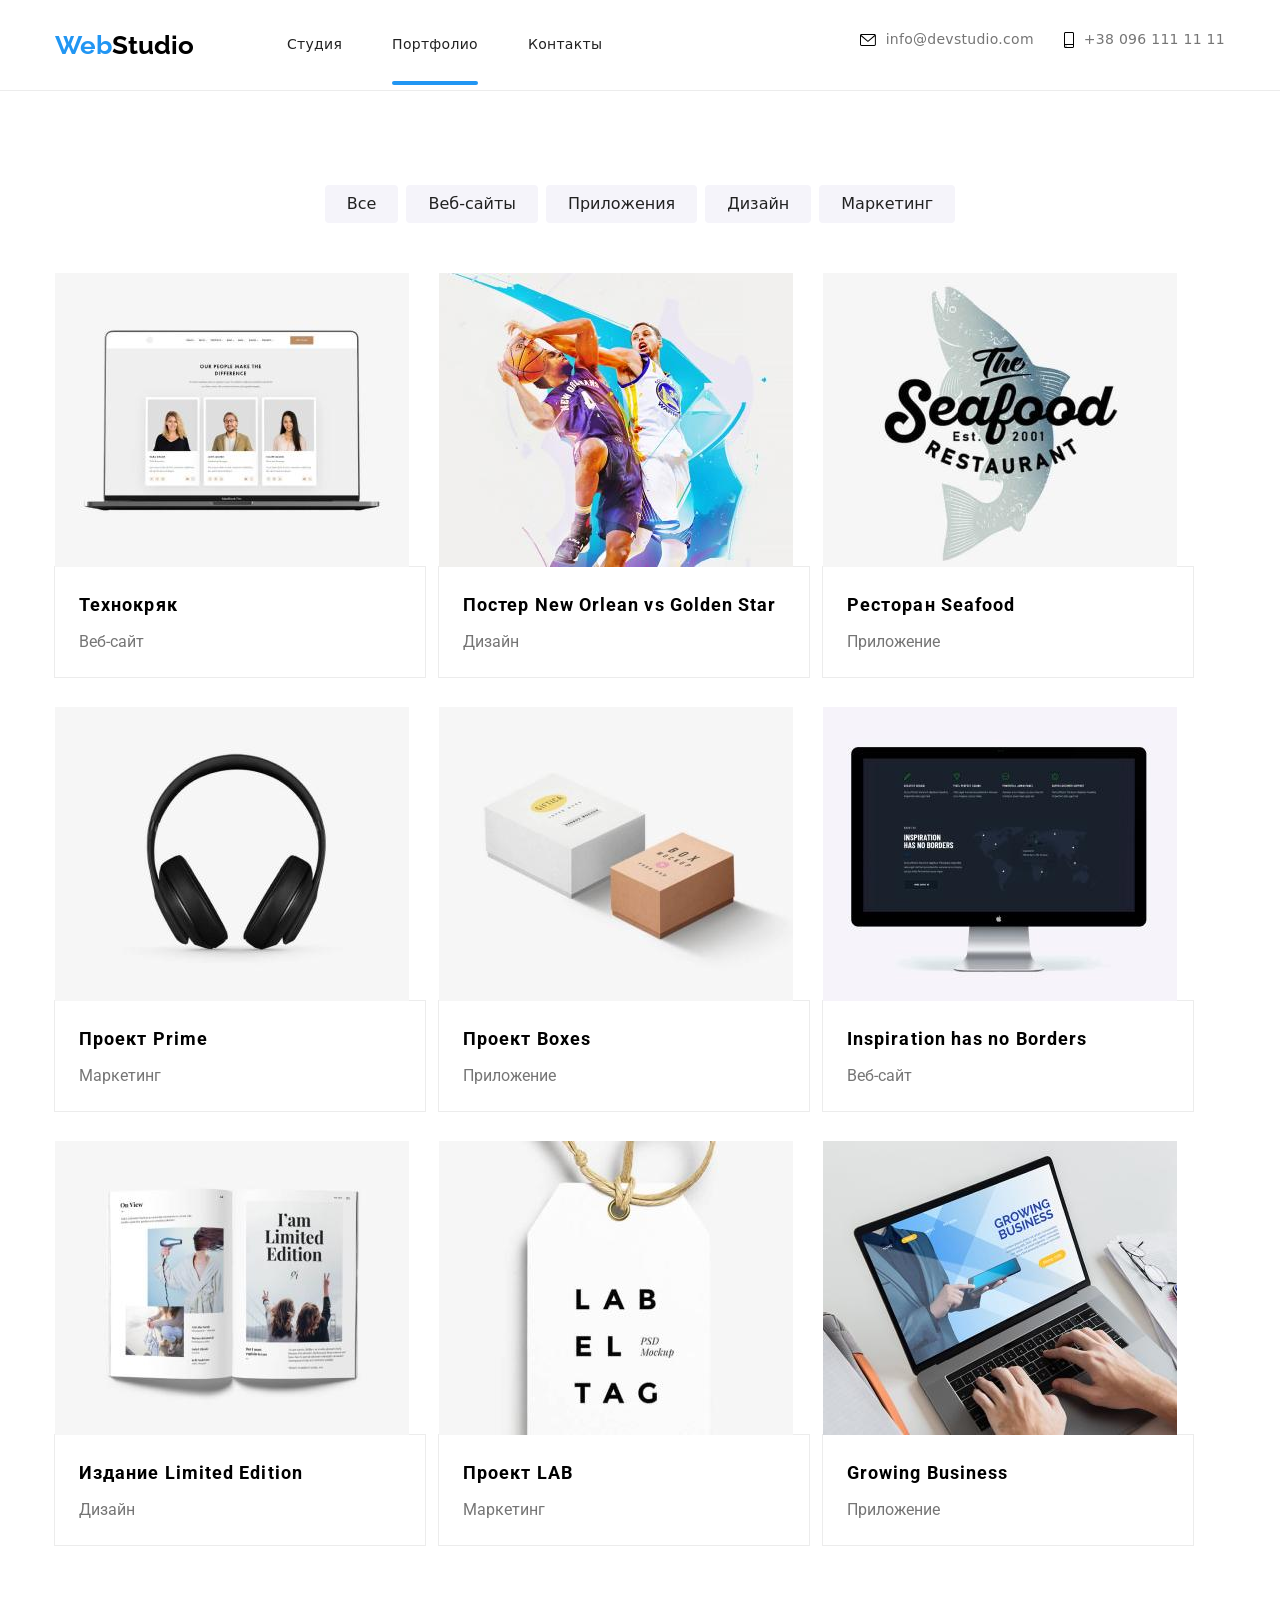
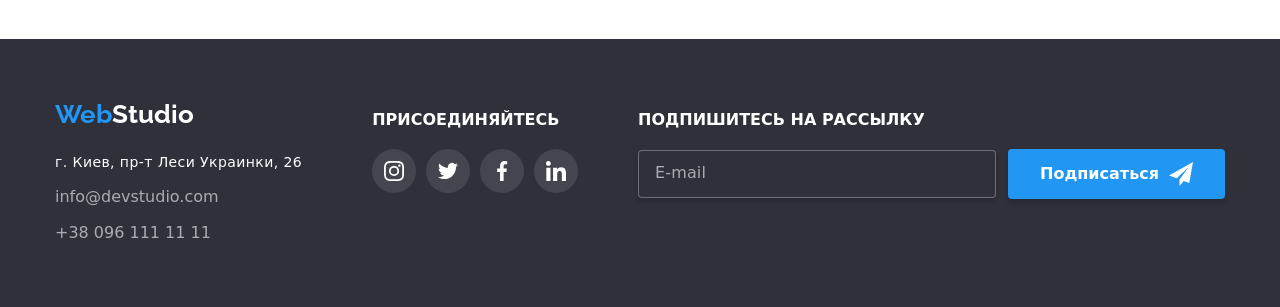
==== commit 1322a330: "сделано с меню другим меню сделано не блоком а позиционированием" ====
--- a/portfolio.html
+++ b/portfolio.html
@@ -1,4 +1,5 @@
 <!DOCTYPE html>
+<html lang="ru">
   <head>
     <meta charset="UTF-8" />
     <meta http-equiv="X-UA-Compatible" content="IE=edge" />
@@ -7,7 +8,10 @@
     <link rel="preconnect" href="https://fonts.googleapis.com" />
     <link rel="preconnect" href="https://fonts.gstatic.com" crossorigin />
     <!-- Шрифты -->
-    <link href="https://fonts.googleapis.com/css2?family=Raleway:wght@700&family=Roboto:wght@100;300;400;500;700;900&display=swap" rel="stylesheet" />
+    <link
+      href="https://fonts.googleapis.com/css2?family=Raleway:wght@700&family=Roboto:wght@100;300;400;500;700;900&display=swap"
+      rel="stylesheet"
+    />
     <!-- Нормолайз -->
     <!-- <link
       rel="stylesheet"
@@ -21,38 +25,72 @@
   </head>
   <body class="body-portfolio">
     <!--Шапка сайта-->
-     <header class="header">
-     
+    <header class="header">
       <div class="container header__container">
-        <a class="logo" href="./index.html"> Web<span class="logo--black">Studio</span> </a>
+        <a class="logo" href="./index.html">
+          Web<span class="logo--black">Studio</span>
+        </a>
         <nav class="main-nav">
-            <svg class="header__mob-nav-icon" width="40" height="40"><use href="./images/icons.svg#icon-nav-menu-icon"></use></svg>
-         
-          <ul class="site-nav site-nav--indent-left list">
+          <button
+            class="header__menu-button"
+            aria-expanded="false"
+            data-menu-button
+          >
+            <svg
+              class="header__mob-nav-icon"
+              width="40"
+              height="40"
+              aria-label="Переключатель мобильного меню"
+            >
+              <use
+                Class="header__icon-close"
+                href="./images/icons.svg#icon-nav-menu-icon-close"
+              ></use>
+              <use
+                Class="header__icon-menu"
+                href="./images/icons.svg#icon-nav-menu-icon"
+              ></use>
+            </svg>
+          </button>
+          <div class="header__menu-drop" data-menu></div>
+          <ul class="site-nav site-nav--indent-left list" data-menu-nav>
             <li class="site-nav__item">
-              <a class="site-nav__link" href="./index.html" title="Студия">Студия</a>
+              <a class="site-nav__link" href="./index.html" title="Студия"
+                >Студия</a
+              >
             </li>
             <li class="site-nav__item">
-              <a class="site-nav__link site-nav__link--current" href="./portfolio.html" title="Портфолио">Портфолио</a>
+              <a
+                class="site-nav__link site-nav__link--current"
+                href="./portfolio.html"
+                title="Портфолио"
+                >Портфолио</a
+              >
             </li>
             <li class="site-nav__item">
               <a class="site-nav__link" href="" title="Контакты">Контакты</a>
             </li>
           </ul>
         </nav>
-       
-       <ul class="auth-nav auth-nav--indent list"> 
+
+        <ul class="auth-nav auth-nav--indent list" data-menu-auth>
           <li class="auth-nav__item">
             <a href="mailto:info@devstudio.com" class="auth-nav__link">
               <svg width="16" height="12" class="auth-nav__envelope">
-                <use class="auth-nav__envelope-svg" href="./images/icons.svg#icon-mail_envelope"></use></svg
+                <use
+                  class="auth-nav__envelope-svg"
+                  href="./images/icons.svg#icon-mail_envelope"
+                ></use></svg
               >info@devstudio.com</a
             >
           </li>
           <li class="auth-nav__item">
             <a href="tel:+380961111111" class="auth-nav__link"
               ><svg width="10" height="16" class="auth-nav__contact">
-                <use class="auth-nav__contact-svg" href="./images/icons.svg#icon-phone_smartphone"></use></svg
+                <use
+                  class="auth-nav__contact-svg"
+                  href="./images/icons.svg#icon-phone_smartphone"
+                ></use></svg
               >+38 096 111 11 11</a
             >
           </li>
@@ -67,29 +105,41 @@
         <div class="container">
           <h1 class="visually-hidden">Content</h1>
           <ul class="filter-button">
-            <li class=" list">
-              <button type="button" class="filter-button__button-primary">Все</button>
-            </li>
-            <li class=" list">
-              <button type="button" class="filter-button__button-primary">Веб-сайты</button>
-            </li>
-            <li class=" list">
-              <button type="button" class="filter-button__button-primary">Приложения</button>
-            </li>
-            <li class=" list">
-              <button type="button" class="filter-button__button-primary">Дизайн</button>
-            </li>
-            <li class=" list">
-              <button type="button" class="filter-button__button-primary">Маркетинг</button>
+            <li class="list">
+              <button type="button" class="filter-button__button-primary">
+                Все
+              </button>
+            </li>
+            <li class="list">
+              <button type="button" class="filter-button__button-primary">
+                Веб-сайты
+              </button>
+            </li>
+            <li class="list">
+              <button type="button" class="filter-button__button-primary">
+                Приложения
+              </button>
+            </li>
+            <li class="list">
+              <button type="button" class="filter-button__button-primary">
+                Дизайн
+              </button>
+            </li>
+            <li class="list">
+              <button type="button" class="filter-button__button-primary">
+                Маркетинг
+              </button>
             </li>
           </ul>
+
           <!-- Content -->
           <!-- Content 1 -->
-          <ul class="contaent-cards  ">
-            <li class=" contaent-cards__list-cards list">
-              <a class="contaent-cards__link" href="">
-                <div class="cards-information">
-                  <img class="cards-information__img" 
+          <ul class="contaent-cards">
+            <li class="contaent-cards__list-cards list">
+              <a class="contaent-cards__link" href="">
+                <div class="cards-information">
+                  <img
+                    class="cards-information__img"
                     class="cards-information__img"
                     src="./images/portfolio1.jpg"
                     alt="фото"
@@ -98,9 +148,10 @@
                   />
                   <div class="cards-information__contaent">
                     <p>
-                      Ресурс предлагает комплексные предложения с разным уровнем функционала и
-                      сервисов. Все это позволит посетителю получить исчерпывающие сведения о
-                      компании или частном лице.
+                      Ресурс предлагает комплексные предложения с разным уровнем
+                      функционала и сервисов. Все это позволит посетителю
+                      получить исчерпывающие сведения о компании или частном
+                      лице.
                     </p>
                   </div>
                 </div>
@@ -113,26 +164,30 @@
 
             <!-- Content 2 -->
 
-            <li class="list contaent-cards__list-cards ">
-              <a class="contaent-cards__link" href="">
-                <div class="cards-information">
-                  <img class="cards-information__img"
+            <li class="list contaent-cards__list-cards">
+              <a class="contaent-cards__link" href="">
+                <div class="cards-information">
+                  <img
+                    class="cards-information__img"
                     class="cards-information__img"
                     src="./images/portfolio2.jpg"
                     alt="фото"
-                     width="370"
-                    height="294"
-                  />
-                  <div class="cards-information__contaent">
-                    <p>
-                      Ресурс предлагает комплексные предложения с разным уровнем функционала и
-                      сервисов. Все это позволит посетителю получить исчерпывающие сведения о
-                      компании или частном лице.
-                    </p>
-                  </div>
-                </div>
-                <div class="contaent-box">
-                  <h2 class="contaent-box__titel">Постер New Orlean vs Golden Star</h2>
+                    width="370"
+                    height="294"
+                  />
+                  <div class="cards-information__contaent">
+                    <p>
+                      Ресурс предлагает комплексные предложения с разным уровнем
+                      функционала и сервисов. Все это позволит посетителю
+                      получить исчерпывающие сведения о компании или частном
+                      лице.
+                    </p>
+                  </div>
+                </div>
+                <div class="contaent-box">
+                  <h2 class="contaent-box__titel">
+                    Постер New Orlean vs Golden Star
+                  </h2>
                   <p class="contaent-box__contents">Дизайн</p>
                 </div>
               </a>
@@ -140,21 +195,23 @@
 
             <!-- Content 3 -->
 
-            <li class="list contaent-cards__list-cards ">
-              <a class="contaent-cards__link" href="">
-                <div class="cards-information">
-                  <img class="cards-information__img" 
+            <li class="list contaent-cards__list-cards">
+              <a class="contaent-cards__link" href="">
+                <div class="cards-information">
+                  <img
+                    class="cards-information__img"
                     class="cards-information__img"
                     src="./images/portfolio3.jpg"
                     alt="фото"
-                      width="370"
-                    height="294"
-                  />
-                  <div class="cards-information__contaent">
-                    <p>
-                      Ресурс предлагает комплексные предложения с разным уровнем функционала и
-                      сервисов. Все это позволит посетителю получить исчерпывающие сведения о
-                      компании или частном лице.
+                    width="370"
+                    height="294"
+                  />
+                  <div class="cards-information__contaent">
+                    <p>
+                      Ресурс предлагает комплексные предложения с разным уровнем
+                      функционала и сервисов. Все это позволит посетителю
+                      получить исчерпывающие сведения о компании или частном
+                      лице.
                     </p>
                   </div>
                 </div>
@@ -167,21 +224,23 @@
 
             <!-- Content 4 -->
 
-            <li class="list contaent-cards__list-cards ">
-              <a class="contaent-cards__link" href="">
-                <div class="cards-information">
-                  <img class="cards-information__img" 
+            <li class="list contaent-cards__list-cards">
+              <a class="contaent-cards__link" href="">
+                <div class="cards-information">
+                  <img
+                    class="cards-information__img"
                     class="cards-information__img"
                     src="./images/portfolio4.jpg"
                     alt="фото"
-                      width="370"
-                    height="294"
-                  />
-                  <div class="cards-information__contaent">
-                    <p>
-                      Ресурс предлагает комплексные предложения с разным уровнем функционала и
-                      сервисов. Все это позволит посетителю получить исчерпывающие сведения о
-                      компании или частном лице.
+                    width="370"
+                    height="294"
+                  />
+                  <div class="cards-information__contaent">
+                    <p>
+                      Ресурс предлагает комплексные предложения с разным уровнем
+                      функционала и сервисов. Все это позволит посетителю
+                      получить исчерпывающие сведения о компании или частном
+                      лице.
                     </p>
                   </div>
                 </div>
@@ -194,10 +253,11 @@
 
             <!-- Content 5 -->
 
-            <li class="list contaent-cards__list-cards ">
-              <a class="contaent-cards__link" href="">
-                <div class="cards-information">
-                  <img class="cards-information__img" 
+            <li class="list contaent-cards__list-cards">
+              <a class="contaent-cards__link" href="">
+                <div class="cards-information">
+                  <img
+                    class="cards-information__img"
                     class="cards-information__img"
                     src="./images/portfolio5.jpg"
                     alt="фото"
@@ -206,9 +266,10 @@
                   />
                   <div class="cards-information__contaent">
                     <p>
-                      Ресурс предлагает комплексные предложения с разным уровнем функционала и
-                      сервисов. Все это позволит посетителю получить исчерпывающие сведения о
-                      компании или частном лице.
+                      Ресурс предлагает комплексные предложения с разным уровнем
+                      функционала и сервисов. Все это позволит посетителю
+                      получить исчерпывающие сведения о компании или частном
+                      лице.
                     </p>
                   </div>
                 </div>
@@ -221,10 +282,11 @@
 
             <!-- Content 6-->
 
-            <li class="list contaent-cards__list-cards ">
-              <a class="contaent-cards__link" href="">
-                <div class="cards-information">
-                  <img class="cards-information__img"
+            <li class="list contaent-cards__list-cards">
+              <a class="contaent-cards__link" href="">
+                <div class="cards-information">
+                  <img
+                    class="cards-information__img"
                     class="cards-information__img"
                     src="./images/portfolio6.jpg"
                     alt="фото"
@@ -233,14 +295,17 @@
                   />
                   <div class="cards-information__contaent">
                     <p>
-                      Ресурс предлагает комплексные предложения с разным уровнем функционала и
-                      сервисов. Все это позволит посетителю получить исчерпывающие сведения о
-                      компании или частном лице.
-                    </p>
-                  </div>
-                </div>
-                <div class="contaent-box">
-                  <h2 class="contaent-box__titel">Inspiration has no Borders</h2>
+                      Ресурс предлагает комплексные предложения с разным уровнем
+                      функционала и сервисов. Все это позволит посетителю
+                      получить исчерпывающие сведения о компании или частном
+                      лице.
+                    </p>
+                  </div>
+                </div>
+                <div class="contaent-box">
+                  <h2 class="contaent-box__titel">
+                    Inspiration has no Borders
+                  </h2>
                   <p class="contaent-box__contents">Веб-сайт</p>
                 </div>
               </a>
@@ -248,10 +313,11 @@
 
             <!-- Content 7-->
 
-            <li class="list contaent-cards__list-cards ">
-              <a class="contaent-cards__link" href="">
-                <div class="cards-information">
-                  <img class="cards-information__img" 
+            <li class="list contaent-cards__list-cards">
+              <a class="contaent-cards__link" href="">
+                <div class="cards-information">
+                  <img
+                    class="cards-information__img"
                     class="cards-information__img"
                     src="./images/portfolio7.jpg"
                     alt="фото"
@@ -260,9 +326,10 @@
                   />
                   <div class="cards-information__contaent">
                     <p>
-                      Ресурс предлагает комплексные предложения с разным уровнем функционала и
-                      сервисов. Все это позволит посетителю получить исчерпывающие сведения о
-                      компании или частном лице.
+                      Ресурс предлагает комплексные предложения с разным уровнем
+                      функционала и сервисов. Все это позволит посетителю
+                      получить исчерпывающие сведения о компании или частном
+                      лице.
                     </p>
                   </div>
                 </div>
@@ -275,10 +342,11 @@
 
             <!-- Content 8-->
 
-            <li class="list contaent-cards__list-cards ">
-              <a class="contaent-cards__link" href="">
-                <div class="cards-information">
-                  <img class="cards-information__img" 
+            <li class="list contaent-cards__list-cards">
+              <a class="contaent-cards__link" href="">
+                <div class="cards-information">
+                  <img
+                    class="cards-information__img"
                     class="cards-information__img"
                     src="./images/portfolio8.jpg"
                     alt="фото"
@@ -287,9 +355,10 @@
                   />
                   <div class="cards-information__contaent">
                     <p>
-                      Ресурс предлагает комплексные предложения с разным уровнем функционала и
-                      сервисов. Все это позволит посетителю получить исчерпывающие сведения о
-                      компании или частном лице.
+                      Ресурс предлагает комплексные предложения с разным уровнем
+                      функционала и сервисов. Все это позволит посетителю
+                      получить исчерпывающие сведения о компании или частном
+                      лице.
                     </p>
                   </div>
                 </div>
@@ -302,10 +371,11 @@
 
             <!-- Content 9-->
 
-            <li class="list contaent-cards__list-cards ">
-              <a class="contaent-cards__link" href="">
-                <div class="cards-information">
-                  <img class="cards-information__img"
+            <li class="list contaent-cards__list-cards">
+              <a class="contaent-cards__link" href="">
+                <div class="cards-information">
+                  <img
+                    class="cards-information__img"
                     class="cards-information__img"
                     src="./images/portfolio9.jpg"
                     alt="фото"
@@ -314,9 +384,10 @@
                   />
                   <div class="cards-information__contaent">
                     <p>
-                      Ресурс предлагает комплексные предложения с разным уровнем функционала и
-                      сервисов. Все это позволит посетителю получить исчерпывающие сведения о
-                      компании или частном лице.
+                      Ресурс предлагает комплексные предложения с разным уровнем
+                      функционала и сервисов. Все это позволит посетителю
+                      получить исчерпывающие сведения о компании или частном
+                      лице.
                     </p>
                   </div>
                 </div>
@@ -332,83 +403,119 @@
     </main>
     <!-- подвал, низ страницы -->
     <footer class="footer">
-     
       <div class="container footer__container">
-       <div class="footer__container-info" >
+        <div class="footer__container-info">
           <div class="address address--margin">
-          <a href="./index.html" class="logo logo--properties">Web<span class="logo__cl-white">Studio</span> </a>
-          <address>
-            <ul class="list address">
-              <li class="address__item">
+            <a href="./index.html" class="logo logo--properties"
+              >Web<span class="logo__cl-white">Studio</span>
+            </a>
+            <address>
+              <ul class="list address">
+                <li class="address__item">
+                  <a
+                    class="address__link"
+                    href="https://www.google.com.ua/maps/place/%D0%B1%D1%83%D0%BB.+%D0%9B%D0%B5%D1%81%D0%B8+%D0%A3%D0%BA%D1%80%D0%B0%D0%B8%D0%BD%D0%BA%D0%B8,+26,+%D0%9A%D0%B8%D0%B5%D0%B2,+02000/@50.4265841,30.5361971,17z/data=!3m1!4b1!4m5!3m4!1s0x40d4cf0e033ecbe9:0x57a4dffefec77da0!8m2!3d50.4265807!4d30.5383858?hl=ru"
+                    target="_blank"
+                    rel="noopener noreferrer"
+                    >г. Киев, пр-т Леси Украинки, 26</a
+                  >
+                </li>
+                <li class="address__item">
+                  <a
+                    class="address__link-contact"
+                    href="mailto:info@devstudio.com"
+                    >info@devstudio.com</a
+                  >
+                </li>
+                <li class="address__item">
+                  <a class="address__link-contact" href="tel:+380961111111"
+                    >+38 096 111 11 11</a
+                  >
+                </li>
+              </ul>
+            </address>
+          </div>
+          <div class="footer__icon-footer">
+            <p class="footer__icon-titel">присоединяйтесь</p>
+            <ul class="footer__icon-list">
+              <li class="list">
                 <a
-                  class="address__link"
-                  href="https://www.google.com.ua/maps/place/%D0%B1%D1%83%D0%BB.+%D0%9B%D0%B5%D1%81%D0%B8+%D0%A3%D0%BA%D1%80%D0%B0%D0%B8%D0%BD%D0%BA%D0%B8,+26,+%D0%9A%D0%B8%D0%B5%D0%B2,+02000/@50.4265841,30.5361971,17z/data=!3m1!4b1!4m5!3m4!1s0x40d4cf0e033ecbe9:0x57a4dffefec77da0!8m2!3d50.4265807!4d30.5383858?hl=ru"
+                  class="footer__icon-link"
+                  href="https://www.instagram.com/"
                   target="_blank"
                   rel="noopener noreferrer"
-                  >г. Киев, пр-т Леси Украинки, 26</a
                 >
+                  <svg class="footer__icon-svg" width="20" height="20">
+                    <use href="./images/icons.svg#icon-instagram_icon"></use>
+                  </svg>
+                </a>
               </li>
-              <li class="address__item">
-                <a class="address__link-contact" href="mailto:info@devstudio.com">info@devstudio.com</a>
+              <li class="list">
+                <a
+                  class="footer__icon-link"
+                  href="https://twitter.com/"
+                  target="_blank"
+                  rel="noopener noreferrer"
+                >
+                  <svg class="footer__icon-svg" width="20" height="20">
+                    <use href="./images/icons.svg#icon-twitter_icon"></use>
+                  </svg>
+                </a>
               </li>
-              <li class="address__item">
-                <a class="address__link-contact" href="tel:+380961111111">+38 096 111 11 11</a>
+
+              <li class="list">
+                <a
+                  class="footer__icon-link"
+                  href="https://www.facebook.com/"
+                  target="_blank"
+                  rel="noopener noreferrer"
+                >
+                  <svg class="footer__icon-svg" width="20" height="20">
+                    <use href="./images/icons.svg#icon-facebook_icon"></use>
+                  </svg>
+                </a>
+              </li>
+
+              <li class="list">
+                <a
+                  class="footer__icon-link"
+                  href="https://www.linkedin.com/"
+                  target="_blank"
+                  rel="noopener noreferrer"
+                >
+                  <svg class="footer__icon-svg" width="20" height="20">
+                    <use href="./images/icons.svg#icon-linkedin_icon"></use>
+                  </svg>
+                </a>
               </li>
             </ul>
-          </address>
+          </div>
         </div>
-        <div class="footer__icon-footer">
-          <p class="footer__icon-titel">присоединяйтесь</p>
-          <ul class="footer__icon-list">
-            <li class="list">
-              <a class="footer__icon-link" href="https://www.instagram.com/" target="_blank" rel="noopener noreferrer">
-                <svg class="footer__icon-svg" width="20" height="20">
-                  <use href="./images/icons.svg#icon-instagram_icon"></use>
-                </svg>
-              </a>
-            </li>
-            <li class="list">
-              <a class="footer__icon-link" href="https://twitter.com/" target="_blank" rel="noopener noreferrer">
-                <svg class="footer__icon-svg" width="20" height="20">
-                  <use href="./images/icons.svg#icon-twitter_icon"></use>
-                </svg>
-              </a>
-            </li>
-
-            <li class="list">
-              <a class="footer__icon-link" href="https://www.facebook.com/" target="_blank" rel="noopener noreferrer">
-                <svg class="footer__icon-svg" width="20" height="20">
-                  <use href="./images/icons.svg#icon-facebook_icon"></use>
-                </svg>
-              </a>
-            </li>
-
-            <li class="list">
-              <a class="footer__icon-link" href="https://www.linkedin.com/" target="_blank" rel="noopener noreferrer">
-                <svg class="footer__icon-svg" width="20" height="20">
-                  <use href="./images/icons.svg#icon-linkedin_icon"></use>
-                </svg>
-              </a>
-            </li>
-          </ul>
-        </div>
-       </div>
         <div class="form-footer">
           <p class="form-footer__titel">Подпишитесь на рассылку</p>
           <form class="form-footer__position">
-            <label class="form-footer__label" >
-              <input class="form-footer__input form-footer__input--margin-top" type="email" name="email" placeholder="E-mail" />
+            <label class="form-footer__label">
+              <input
+                class="form-footer__input form-footer__input--margin-top"
+                type="email"
+                name="email"
+                placeholder="E-mail"
+              />
             </label>
 
-       <button class="button button__footer-form" type="submit">
-              Подписаться<svg class="button__form-footer-svg" width="24" height="24">
+            <button class="button button__footer-form" type="submit">
+              Подписаться<svg
+                class="button__form-footer-svg"
+                width="24"
+                height="24"
+              >
                 <use href="./images/icons.svg#icon-button-sent"></use>
               </svg>
             </button>
           </form>
-               
         </div>
       </div>
     </footer>
+    <script src="./js/mob-menu.js"></script>
   </body>
 </html>
--- a/css/main.min.css
+++ b/css/main.min.css
@@ -5,5 +5,5 @@
  Consolas,  'Liberation Mono',  Menlo,- monospace;font-size:1em}small{font-size:80%}sub,sup{font-size:75%;line-height:0;position:relative;vertical-align:baseline}sub{bottom:-0.25em}sup{top:-0.5em}table{text-indent:0;border-color:inherit}button,input,optgroup,select,textarea{font-family:inherit;font-size:100%;line-height:1.15;margin:0}button,select{text-transform:none}button,[type='button'],[type='reset'],[type='submit']{-webkit-appearance:button}::-moz-focus-inner{border-style:none;padding:0}:-moz-focusring{outline:1px dotted ButtonText}:-moz-ui-invalid{box-shadow:none}legend{padding:0}progress{vertical-align:baseline}::-webkit-inner-spin-button,::-webkit-outer-spin-button{height:auto}[type='search']{-webkit-appearance:textfield;outline-offset:-2px}::-webkit-search-decoration{-webkit-appearance:none}::-webkit-file-upload-button{-webkit-appearance:button;font:inherit}summary{display:list-item}.body{color:var(--main-txt-cl);font-style:normal;font-family:var(--main-font);font-weight:400;font-size:14px;line-height:1.71;letter-spacing:0.03em;text-decoration:none}h1,h2,h3,h4,h5,h6,p,ul{margin:0}ul{padding:0}p:last-child{margin-bottom:0}.logo{color:var(--logo-cl-secondary);font-family:var(--secondary-font);font-weight:700;font-size:26px;line-height:1.19;text-decoration:none;text-align:center}.logo--properties{margin-bottom:20px}.logo--black{color:var(--logo-cl-blakc)}.logo:focus{outline-color:var(--main-bg-cl)}.logo--properties{display:block}@media screen and (min-width: 1200px){.logo{text-align:left}}.logo__cl-white{color:var(--logo-cl-white)}.list{list-style:none;margin:0;padding:0}.section{padding-top:60px;padding-bottom:60px}.section--cl{background-color:#f5f4fa}@media screen and (min-width: 1200px){.section{padding-top:94px;padding-bottom:94px}}.container{margin-left:auto;margin-right:auto;padding-left:15px;padding-right:15px}@media screen and (min-width: 768px){.container{max-width:768px}}@media screen and (min-width: 1200px){.container{max-width:1200px}}.visually-hidden{position:absolute;width:1px;height:1px;margin:-1px;border:0;padding:0;white-space:nowrap;clip-path:inset(100%);clip:rect(0 0 0 0);overflow:hidden}.header__mob-nav-icon{margin-top:10px;margin-bottom:10px}.header__container{display:flex;align-items:center;justify-content:space-between}@media screen and (min-width: 768px){.header{border-bottom:1px solid var(--cl-border)}.header__container{display:flex;align-items:center}.header__mob-nav-icon{display:none}}@media screen and (min-width: 1200px){.header{border-bottom:1px solid var(--cl-border)}.header__container{display:flex;align-items:center}.header__mob-nav-icon{display:none}}.site-nav{display:none}@media screen and (min-width: 768px){.site-nav{display:flex}.site-nav__item{position:relative}.site-nav__link{color:var(--main-txt-cl);text-decoration:none;font-weight:500;font-size:14px;line-height:1.14286;letter-spacing:0.02em;transition-property:color;transition-duration:var(--time-hov-foc);transition-timing-function:var(--time-cubic)}.site-nav__link .site-nav__link--current,.site-nav__link:hover,.site-nav__link:focus{color:var(--main-txt-cl-foc);outline:var(--outline-foc)}.site-nav--indent-left{margin-left:93px}.site-nav__item:not(:last-child){margin-right:50px}.site-nav__link{display:block;padding-top:32px;padding-bottom:32px}.site-nav__link--current::after{content:"";position:absolute;bottom:0;left:0;display:block;width:100%;height:4px;background-color:var(--main-bg-cl);border-radius:2px}.site-nav__item{gap:50px}.site-nav__item:hover,.site-nav__item:focus{color:var(--main-txt-cl-foc);outline:var(--outline-foc)}}@media screen and (min-width: 1200px){.site-nav{display:flex}.site-nav__item{position:relative}.site-nav__link{color:var(--main-txt-cl);text-decoration:none;font-weight:500;font-size:14px;line-height:1.14;letter-spacing:0.02em;transition-property:color;transition-duration:var(--time-hov-foc);transition-timing-function:var(--time-cubic)}.site-nav__link .site-nav__link--current,.site-nav__link:hover,.site-nav__link:focus{color:var(--main-txt-cl-foc);outline:var(--outline-foc)}.site-nav--indent-left{margin-left:93px}.site-nav__item:not(:last-child){margin-right:50px}.site-nav__link{display:block;padding-top:32px;padding-bottom:32px}.site-nav__link--current::after{content:"";position:absolute;bottom:0;left:0;display:block;width:100%;height:4px;background-color:var(--main-bg-cl);border-radius:2px}.site-nav__item{gap:50px}.site-nav__item:hover,.site-nav__item:focus{color:var(--main-txt-cl-foc);outline:var(--outline-foc)}}.auth-nav{display:none}@media screen and (min-width: 768px){.auth-nav{display:block}.auth-nav__item{position:relative}.auth-nav__item:nth-child(1){margin-bottom:10px}.auth-nav__link{display:inline-flex;align-items:center;gap:10px;color:var(--secondary-txt-cl);text-decoration:none;font-weight:500;font-size:12px;line-height:14 / 12;letter-spacing:0.02em;transition-property:color;transition-duration:var(--time-hov-foc);transition-timing-function:var(--time-cubic)}.auth-nav__envelope-svg,.auth-nav__contact-svg{transition-property:fill;transition-duration:var(--time-hov-foc);transition-timing-function:var(--time-cubic)}.auth-nav__link:focus .auth-nav__envelope,.auth-nav__link:hover .auth-nav__envelope{fill:var(--main-bg-cl)}.auth-nav__link:focus .auth-nav__contact,.auth-nav__link:hover .auth-nav__contact{fill:var(--main-bg-cl)}.auth-nav__link:focus,.auth-nav__link:hover{color:var(--main-bg-cl);outline:var(--outline-foc)}.auth-nav--indent{margin-left:auto;gap:30px}}@media screen and (min-width: 1200px){.auth-nav{display:flex}.auth-nav__item{position:relative}.auth-nav__link{display:inline-flex;align-items:center;gap:10px;color:var(--secondary-txt-cl);text-decoration:none;font-weight:500;font-size:14px;line-height:1.14;letter-spacing:0.02em;padding-top:32px;padding-bottom:32px;transition-property:color;transition-duration:var(--time-hov-foc);transition-timing-function:var(--time-cubic)}.auth-nav__envelope-svg,.auth-nav__contact-svg{transition-property:fill;transition-duration:var(--time-hov-foc);transition-timing-function:var(--time-cubic)}.auth-nav__link:focus .auth-nav__envelope,.auth-nav__link:hover .auth-nav__envelope{fill:var(--main-bg-cl)}.auth-nav__link:focus .auth-nav__contact,.auth-nav__link:hover .auth-nav__contact{fill:var(--main-bg-cl)}.auth-nav__link:focus,.auth-nav__link:hover{color:var(--main-bg-cl);outline:var(--outline-foc)}.auth-nav--indent{margin-left:auto;gap:30px}}.hero{text-align:center;background-color:var(--hiro-bg-cl);background-image:linear-gradient(to right, rgba(47,48,58,0.4), rgba(47,48,58,0.4)),url(../images/banner_overla_hero.jpg);background-repeat:no-repeat;background-size:cover;background-position:center;max-width:480px;height:400px;margin-left:auto;margin-right:auto;padding:118px 0}.hero__title{color:var(--light-txt-cl-white);font-weight:900;letter-spacing:0.06em;font-size:42/26;text-transform:uppercase;margin-bottom:30px;animation:text-flicker-in-glow 3000ms;animation-fill-mode:forwards}@media screen and (min-width: 768px){.hero{max-width:768px;text-align:center}.hero__title{font-size:26px;line-height:42/26}}@media screen and (min-width: 1200px){.hero{max-width:1600px;height:600px;padding:200px 0}.hero__title{font-size:44px;line-height:1.36}}@keyframes swing{0%{transform:rotate(2deg)}6%{transform:rotate(-2deg)}12%{transform:rotate(4deg)}18%{transform:rotate(-4deg)}24%{transform:rotate(6deg)}30%{transform:rotate(-6deg)}36%{transform:rotate(6deg)}42%{transform:rotate(-6deg)}48%{transform:rotate(8deg)}54%{transform:rotate(-8deg)}60%{transform:rotate(6deg)}66%{transform:rotate(-6deg)}72%{transform:rotate(4deg)}78%{transform:rotate(-4deg)}84%{transform:rotate(2deg)}90%{transform:rotate(-2deg)}96%{transform:rotate(0deg)}}@keyframes swing-stop{0%{transform:rotate(0)}}@keyframes text-flicker-in-glow{0%{opacity:0}10%{opacity:0;text-shadow:none}10.1%{opacity:1;text-shadow:none}10.2%{opacity:0;text-shadow:none}20%{opacity:0;text-shadow:none}20.1%{opacity:1;text-shadow:0 0 30px rgba(255,255,255,0.25)}20.6%{opacity:0;text-shadow:none}30%{opacity:0;text-shadow:none}30.1%{opacity:1;text-shadow:0 0 30px rgba(255,255,255,0.45),0 0 60px rgba(255,255,255,0.25)}30.5%{opacity:1;text-shadow:0 0 30px rgba(255,255,255,0.45),0 0 60px rgba(255,255,255,0.25)}30.6%{opacity:0;text-shadow:none}45%{opacity:0;text-shadow:none}45.1%{opacity:1;text-shadow:0 0 30px rgba(255,255,255,0.45),0 0 60px rgba(255,255,255,0.25)}50%{opacity:1;text-shadow:0 0 30px rgba(255,255,255,0.45),0 0 60px rgba(255,255,255,0.25)}55%{opacity:1;text-shadow:0 0 30px rgba(255,255,255,0.45),0 0 60px rgba(255,255,255,0.25)}55.1%{opacity:0;text-shadow:none}57%{opacity:0;text-shadow:none}57.1%{opacity:1;text-shadow:0 0 30px rgba(255,255,255,0.55),0 0 60px rgba(255,255,255,0.35)}60%{opacity:1;text-shadow:0 0 30px rgba(255,255,255,0.55),0 0 60px rgba(255,255,255,0.35)}60.1%{opacity:0;text-shadow:none}65%{opacity:0;text-shadow:none}65.1%{opacity:1;text-shadow:0 0 30px rgba(255,255,255,0.55),0 0 60px rgba(255,255,255,0.35),0 0 100px rgba(255,255,255,0.1)}75%{opacity:1;text-shadow:0 0 30px rgba(255,255,255,0.55),0 0 60px rgba(255,255,255,0.35),0 0 100px rgba(255,255,255,0.1)}75.1%{opacity:0;text-shadow:none}77%{opacity:0;text-shadow:none}77.1%{opacity:1;text-shadow:0 0 30px rgba(255,255,255,0.55),0 0 60px rgba(255,255,255,0.4),0 0 110px rgba(255,255,255,0.2),0 0 100px rgba(255,255,255,0.1)}85%{opacity:1;text-shadow:0 0 30px rgba(255,255,255,0.55),0 0 60px rgba(255,255,255,0.4),0 0 110px rgba(255,255,255,0.2),0 0 100px rgba(255,255,255,0.1)}85.1%{opacity:0;text-shadow:none}86%{opacity:0;text-shadow:none}86.1%{opacity:1;text-shadow:0 0 30px rgba(255,255,255,0.6),0 0 60px rgba(255,255,255,0.45),0 0 110px rgba(255,255,255,0.25),0 0 100px rgba(255,255,255,0.1)}100%{opacity:1;text-shadow:0 0 30px rgba(255,255,255,0.6),0 0 60px rgba(255,255,255,0.45),0 0 110px rgba(255,255,255,0.25),0 0 100px rgba(255,255,255,0.1)}}.button{background-color:var(--main-bg-cl);color:var(--light-txt-cl-white);max-width:250px;min-width:200px;min-height:50px;font-weight:700;font-size:16px;line-height:1.88;letter-spacing:0.06em;box-shadow:0px 4px 4px rgba(0,0,0,0.15);padding:10px 32px;border:none;font-family:inherit;letter-spacing:inherit;cursor:pointer;text-align:center;border-radius:4px;transition-property:background-color;transition-duration:var(--time-hov-foc);transition-timing-function:var(--time-cubic)}.button__footer-form{display:flex;align-items:center;margin-left:auto;margin-right:auto}.button__form-footer-svg{display:inline-block;margin-left:10px;fill:#ffffff}.button__hero{animation:swing 6000ms cubic-bezier(0.4, 0, 0.2, 1) infinite;align-items:center}.button__hero:hover{background-color:var(--btn-bg-cl-hiro);animation-play-state:paused;animation:swing-stop 2ms}.button__hero:focus{background-color:var(--btn-bg-cl-hiro);outline:var(--outline-foc)}.button__modal{display:block;margin-left:auto;margin-right:auto}.button__modal:hover{background-color:var(--btn-bg-cl-hiro);animation-play-state:paused;animation:swing-stop 2ms}.button__modal:focus{display:flex}.advantage__item{max-width:450px;margin-left:auto;margin-right:auto}.advantage__title{font-size:inherit;font-weight:700;line-height:16/14;text-transform:uppercase;text-align:center;margin-bottom:10px}.advantage__text{color:var(--secondary-txt-cl);line-height:24/14;letter-spacing:0.03em;color:#757575}.advantage__svg-box{display:flex;max-width:450px;height:120px;margin-bottom:30px;border-radius:4px;background-color:var(--bg-soc-logo-link);justify-content:center;align-items:center}@media screen and (max-width: 768px){.advantage__item:not(:last-child){margin-bottom:30px}}@media screen and (min-width: 768px){.advantage{display:flex;flex-wrap:wrap;gap:30px}.advantage__svg-box{max-width:354px;height:120px}.advantage__title{text-align:left;margin-bottom:10px}.advantage__item{max-width:354px;margin-bottom:0;text-align:left}.advantage__item--bottom{flex-basis:354px;margin-bottom:0}}@media screen and (min-width: 1200px){.advantage{display:flex;flex-wrap:nowrap;gap:30px}.advantage__svg-box{width:270px;height:120px}}.occupation{display:none}@media screen and (min-width: 900px){.occupation{display:none}}@media screen and (min-width: 1200px){.occupation{display:block;padding-top:0}.occupation__titel{font-weight:700;font-size:36px;line-height:1.17;text-align:center;margin-bottom:50px}.occupation__list{display:flex;gap:30px;padding-left:0;justify-content:center}.occupation__item{position:relative;background-color:var(--button-text-color);background-size:cover}.occupation__img{display:block}.occupation__text-card{position:absolute;bottom:0;left:0;font-weight:700;line-height:0.88;text-align:center;text-transform:uppercase;color:var(--light-txt-cl-white);background-color:var(--bg-occupation-card);padding-top:27px;padding-bottom:27px;width:100%}}.team{margin-left:auto;margin-right:auto}.team__titel{font-weight:700;font-size:36px;line-height:1.17;text-align:center;margin-bottom:30px}.team__list{display:block;gap:30px;margin-left:auto;margin-right:auto}.team--no-line{display:block}.team__img{width:354px;height:374px;margin:auto}.team__card{box-shadow:0px 1px 3px rgba(0,0,0,0.12),0px 1px 1px rgba(0,0,0,0.14),0px 2px 1px rgba(0,0,0,0.2);border-radius:0px 0px 4px 4px;text-align:center;background-color:#ffffff;width:354px;margin-left:auto;margin-right:auto}@media screen and (min-width: 480px){.team__img{width:450px;height:460px}.team__card{width:450px}}@media screen and (max-width: 768px){.team__card:not(:last-child){margin-bottom:30px}}@media screen and (min-width: 768px){.team__img{width:354px;height:374px}.team__list{display:flex;flex-wrap:wrap;gap:30px}.team__card{margin:0;width:354px}}@media screen and (min-width: 1200px){.team__img{width:270px;height:260px}.team__card{margin:0;width:270px}}.card{padding-top:30px;padding-bottom:30px}.card__people{font-weight:500;font-size:16px;line-height:1.19;margin-bottom:10px}.card__work{color:var(--secondary-txt-cl);font-size:16px;line-height:1.19;margin-bottom:16px}.icon{display:flex;justify-content:center;padding:0;gap:10px;cursor:pointer}.icon__element{display:flex;width:44px;height:44px;align-items:center;justify-content:center;border-radius:50%;transition-property:background-color;transition-duration:var(--time-hov-foc);transition-timing-function:var(--time-hov-foc)}.icon__link{display:flex;width:44px;height:44px;align-items:center;justify-content:center;border-radius:50%;transition-property:background-color;transition-duration:var(--time-hov-foc);transition-timing-function:var(--time-cubic)}.icon__link:focus,.icon__link:hover{background-color:var(--main-bg-cl);outline-color:var(--secondary-bg-cl)}.icon__svg{fill:var(--bg-card-link-svg);transition-property:fill;transition-duration:var(--time-hov-foc);transition-timing-function:var(--time-cubic)}.icon__link:hover .icon__svg,.icon__link:focus .icon__svg{fill:var(--secondary-bg-cl)}.partners__title{font-weight:700;font-size:28px;line-height:33/28;text-align:center;margin-bottom:30px}.partners__grid{display:flex;flex-wrap:wrap;gap:30px;margin-left:auto;margin-right:auto;justify-content:center}.partners__link{display:flex;justify-content:center;align-items:center;width:210px;height:92px;border-radius:4px;border:1px solid var(--bg-footer-soc-link);transition:border-color var(--time-hov-foc) var(--time-cubic)}.partners__link:focus .partners__svg{fill:var(--main-bg-cl)}.partners__link:hover{border:1px solid var(--main-bg-cl)}.partners__link:focus{outline:var(--outline-foc);border:1px solid var(--main-bg-cl)}.partners__link:hover .partners__svg{fill:var(--main-bg-cl)}.partners__svg{fill:var(--bg-footer-soc-link);transition:fill var(--time-hov-foc) var(--time-cubic)}@media screen and (min-width: 1200px){.partners__link{width:170px;height:92px}.partners__title{font-size:36px;line-height:42/36}}.footer{padding:60px 0px;background-color:var(--bg-footer-cl);text-align:center}@media screen and (max-width: 768px){.footer__container{display:flex;flex-direction:column;align-items:center}}@media screen and (min-width: 1200px){.footer__container{display:flex}}@media screen and (min-width: 768px){.footer__container-info{display:flex;justify-content:space-between}}@media screen and (min-width: 1200px){.footer__container-info{justify-content:flex-start}}.footer__icon-titel{margin:0;padding:0;margin-bottom:20px;font-weight:700;line-height:1.14286;text-transform:uppercase;color:var(--light-txt-cl-white)}@media screen and (min-width: 1200px){.footer__icon-titel{text-align:left}}.footer__icon-list{display:flex;gap:10px}.footer__icon-link{display:flex;width:44px;height:44px;background-color:var(--bg-footer-soc);border-radius:50%;justify-content:center;align-items:center;transition:background var(--time-hov-foc) var(--time-cubic)}.footer__icon-link:hover{background:var(--main-bg-cl)}.footer__icon-link:focus{background:var(--main-bg-cl);outline:var(--outline-foc)}.footer__icon-svg{fill:var(--light-txt-cl-white)}@media screen and (max-width: 768px){.footer__icon-footer{display:block;padding-top:60px;padding-bottom:60px}}@media screen and (min-width: 1200px){.footer__icon-footer{margin-left:70px;margin-top:12px}}@media screen and (min-width: 768px) and (max-width: 1200px){.footer__icon-footer{margin-right:89px;margin-top:5px}}.address{text-align:center}@media screen and (min-width: 768px) and (max-width: 1200px){.address--margin{margin-left:76px;margin-bottom:60px}}@media screen and (min-width: 1200px){.address{text-align:left}}.address__link{font-style:normal;color:var(--light-txt-cl-white);text-decoration:none;outline:none;font-weight:400;font-size:14px;line-height:1.71429;text-align:center;letter-spacing:0.03em;transition-property:color;transition-duration:var(--time-hov-foc);transition-timing-function:var(--time-cubic)}.address__link:focus,.address__link:hover{color:var(--main-bg-cl)}.address__link-contact{color:rgba(255,255,255,0.6);text-decoration:none;line-height:1.71;display:block;font-style:normal;color:var(--address__link-text-cl);outline:none;text-decoration:none;transition-property:color;transition-duration:var(--time-hov-foc);transition-timing-function:var(--time-cubic)}.address__link-contact__link-contact+.address__link-contact__link-contact{display:block;margin-bottom:9px}.address__link-contact:hover{color:var(--main-bg-cl)}.address__link-contact:hover,.address__link-contact:focus{color:var(--main-bg-cl);outline:vap(--outline-foc)}.address__item:not(:last-child){margin-bottom:8px}@media screen and (min-width: 1200px){.address__item:not(:last-child){margin-bottom:9px}}.form-footer__titel{margin:0;padding:0;margin-bottom:20px;font-weight:700;line-height:1.14286;text-transform:uppercase;color:var(--light-txt-cl-white)}@media screen and (min-width: 1200px){.form-footer__titel{text-align:left}}.form-footer__input{width:450px;padding:15px 16px;border-radius:4px;border:1px solid rgba(255,255,255,0.3);box-shadow:0px 4px 4px rgba(0,0,0,0.15);color:#ffffff;background-color:var(--bg-footer-cl);font-size:14px;line-height:1.14;letter-spacing:0.01em;transition-property:outline;transition-duration:var(--time-hov-foc);transition-timing-function:var(--time-cubic)}.form-footer__input::placeholder{font-weight:400;font-size:16px;line-height:20px;color:rgba(255,255,255,0.6)}.form-footer__input:focus-visible{outline:var(--main-bg-cl) auto 1px}@media screen and (max-width: 1200px){.form-footer__input--margin-top{margin-bottom:20px}}@media screen and (min-width: 1200px){.form-footer__input{width:358px}}@media screen and (min-width: 1200px){.form-footer{margin-left:auto;margin-top:12px}.form-footer__position{display:flex;gap:12px;justify-content:center;align-items:center}}.backdrop{position:fixed;top:0;left:0;width:100%;height:100%;background-color:rgba(0,0,0,0.2);transition-property:opacity;transition-duration:var(--time-hov-foc);transition-timing-function:var(--time-cubic)}.backdrop__is-hidden .modal{transform:translate(-50%, 50%) scale(0.3)}.backdrop__is-hidden{opacity:0;pointer-events:none}.modal{position:absolute;top:50%;left:50%;transform:translate(-50%, -50%) scale(1);width:528px;height:581px;display:block;background-color:var(--secondary-bg-cl);padding:40px;transition-property:transform;transition-duration:var(--time-hov-foc);transition-timing-function:var(--time-cubic);box-shadow:0px 1px 3px rgba(0,0,0,0.12),0px 1px 1px rgba(0,0,0,0.14),0px 2px 1px rgba(0,0,0,0.2);border-radius:4px}.modal__button-close{position:absolute;top:0;right:0;transform:translate(-8px, 8px);display:flex;justify-content:center;align-items:center;padding:0;margin:0;border-width:0px;width:30px;height:30px;border-radius:50%;cursor:pointer;outline-color:#2196f3}.modal__icon-close{--color1: #ffffff;--color2: rgba(0, 0, 0, 0.1);--color3: #212121;transition-property:fill;transition-duration:var(--time-hov-foc);transition-timing-function:var(--time-cubic)}.modal__button-close:focus-visible .modal__icon-close{--color3: #2196f3}.modal__icon-close:hover{--color3: #2196f3}.modal__title{display:inline-block;font-weight:700;font-size:20px;line-height:23px;text-align:center;margin-bottom:12px}.modal__input-svg:focus-visible{--color3: #2196f3}.form-modal__grup:not(:last-child){margin-bottom:10px}.form-modal__label{position:relative;display:flex;flex-direction:column;font-size:12px;line-height:1.17;letter-spacing:0.01em;color:var(--bg-form-cl)}.form-modal__input{margin-top:4px;padding:12px 12px 12px 42px;border:1px solid var(--input-border-cl);border-radius:4px;transition-property:outline;transition-duration:var(--time-hov-foc);transition-property:var(--time-cubic)}.form-modal__input:focus-within{outline:var(--main-bg-cl) auto 1px}.form-modal__input-svg{transition-property:fill;transition-duration:var(--time-hov-foc);transition-property:var(--time-cubic)}.form-modal__input:focus-within ~ .form-modal__input-svg{fill:var(--main-bg-cl)}.form-modal__input.comment{padding:12px;height:120px;resize:none;border-radius:4px}.form-modal__input.comment::placeholder{text-align:top;color:rgba(117,117,117,0.5)}.form-modal__input-svg{display:block;position:absolute;bottom:0;left:0;transform:translate(12px, -11px);fill:var(--main-txt-cl)}.checkbox{display:flex;justify-content:center;align-items:center;margin-top:20px;margin-bottom:30px}.checkbox__input:focus-visible ~ .checkbox__position>.checkbox__icon{--color3: var(--bg-checkbox-icon-blue)}.checkbox__input:focus-visible{outline-color:var(--main-bg-cl)}.checkbox__position{position:relative}.checkbox__icon{position:absolute;top:0;left:0;transform:translate(-100%, -50%);--color1: var(--bg-checkbox-icon-white);--color2: var(--bg-checkbox-icon-white);--color3: var(--bg-checkbox-icon-black)}.checkbox__icon:focus{--color1: var(--bg-checkbox-icon-white);--color2: var(--bg-checkbox-icon-white);--color3: var(--bg-checkbox-icon-black)}.checkbox__input:checked ~ .checkbox__position>.checkbox__icon{--color1: var(--bg-checkbox-icon-blue);--color2: var(--bg-checkbox-icon-white);--color3: var(--bg-checkbox-icon-blue)}.checkbox__input:focus ~ .checkbox__position>.checkbox__icon{--color3: var(--bg-checkbox-icon-blue)}.checkbox__text{color:var(--bg-form-cl);margin-left:8px}.checkbox__link-text{color:var(--main-bg-cl);text-decoration-line:underline}@media screen and (max-width: 768px){.filter-button{display:flex;flex-wrap:wrap;gap:8px;justify-content:flex-start;padding:0;margin:0 0 50px 0}.filter-button__button-primary{background-color:var(--button-text-color);color:var(--main-txt-cl);font-weight:500;font-size:16px;line-height:1.62;padding:6px 22px;border:none;font-family:inherit;letter-spacing:inherit;cursor:pointer;align-items:center;text-align:center;border-radius:4px;transition-property:color, background-color;transition-duration:var(--time-hov-foc);transition-timing-function:var(--time-cubic)}.filter-button__button-primary:hover,.filter-button__button-primary:focus{background-color:var(--main-bg-cl);color:var(--light-txt-cl-white);box-shadow:0px 3px 1px rgba(0,0,0,0.1),0px 1px 2px rgba(0,0,0,0.08),0px 2px 2px rgba(0,0,0,0.12)}.filter-button__button-primary:focus{outline:var(--outline-foc)}}@media screen and (min-width: 768px){.filter-button{display:flex;gap:8px;padding:0;margin:0 0 50px 0;justify-content:center}.filter-button__button-primary{background-color:var(--button-text-color);color:var(--main-txt-cl);font-weight:500;font-size:16px;line-height:1.62;padding:6px 22px;border:none;font-family:inherit;letter-spacing:inherit;cursor:pointer;align-items:center;text-align:center;border-radius:4px;transition-property:color, background-color;transition-duration:var(--time-hov-foc);transition-timing-function:var(--time-cubic)}.filter-button__button-primary:hover,.filter-button__button-primary:focus{background-color:var(--main-bg-cl);color:var(--light-txt-cl-white);box-shadow:0px 3px 1px rgba(0,0,0,0.1),0px 1px 2px rgba(0,0,0,0.08),0px 2px 2px rgba(0,0,0,0.12)}.filter-button__button-primary:focus{outline:var(--outline-foc)}}.contaent-cards{padding-left:0;margin-top:0;margin-bottom:0}.cards-information__img{width:450px;height:294px;object-fit:cover}.contaent-cards__link{width:450px;height:404px;margin-left:auto;margin-right:auto;display:block;text-decoration:inherit;color:inherit}.contaent-cards__link:hover{box-shadow:0px 1px 1px rgba(0,0,0,0.12),0px 4px 4px rgba(0,0,0,0.06),1px 4px 6px rgba(0,0,0,0.16)}.contaent-cards__link:focus{outline:var(--outline-foc);box-shadow:0px 1px 1px rgba(0,0,0,0.12),0px 4px 4px rgba(0,0,0,0.06),1px 4px 6px rgba(0,0,0,0.16)}.contaent-cards__list-cards{position:relative;margin-left:0;display:block;background-color:var(--secondary-bg-cl)}@media screen and (max-width: 768px){.contaent-cards__list-cards:not(:last-child){margin-bottom:30px}}@media screen and (min-width: 768px){.contaent-cards{display:flex;flex-wrap:wrap;gap:30px;flex-basis:354px}.cards-information__img{width:354px;height:294px}.contaent-cards__link{width:354px;height:440px}}@media screen and (min-width: 1200px){.contaent-cards{display:flex;row-gap:30px;column-gap:30px;flex-wrap:wrap;padding-left:0;margin-top:0;margin-bottom:0}.contaent-cards__list-cards{margin-left:0;display:block;background-color:var(--secondary-bg-cl);position:relative}.cards-information__img{width:370px;height:294px}.contaent-cards__link{width:370px;height:404px}}.contaent-box{display:block;width:450px;margin-left:auto;margin-right:auto;padding:20px 24px;outline:1px solid var(--cl-border)}.contaent-box__titel{font-family:var(--main-font);font-size:18px;line-height:2;font-weight:700;letter-spacing:0.06em;margin-bottom:4px}.contaent-box__contents{color:var(--secondary-txt-cl);font-family:var(--main-font);font-size:16px;line-height:1.88}@media screen and (min-width: 768px){.contaent-box{height:146px;width:354px}}@media screen and (min-width: 1200px){.contaent-box{width:370px;height:110px}}.cards-information{position:relative;overflow:hidden}.cards-information__img{display:block;margin-left:auto;margin-right:auto;background-color:var(--secondary-bg-cl)}.cards-information__contaent{position:absolute;top:0;left:0;transform:translate(0, 101%);font-weight:400;font-size:18px;line-height:1.56;width:450px;height:294px;color:var(--light-txt-cl-white);background:var(--bg-cards-information-box);padding:77px 24px;margin:0;transition-property:transform;transition-duration:var(--time-hov-foc);transition-timing-function:var(--time-cubic)}.contaent-cards__list-cards:hover .cards-information__contaent{transform:translate(0, 0)}@media screen and (min-width: 768px){.cards-information__contaent{width:354px}}@media screen and (min-width: 1200px){.cards-information__contaent{width:370px}.cards-information__contaent{font-weight:400;font-size:18px;line-height:1.56;width:370px;height:294px}}
+ monospace;font-size:1em}small{font-size:80%}sub,sup{font-size:75%;line-height:0;position:relative;vertical-align:baseline}sub{bottom:-0.25em}sup{top:-0.5em}table{text-indent:0;border-color:inherit}button,input,optgroup,select,textarea{font-family:inherit;font-size:100%;line-height:1.15;margin:0}button,select{text-transform:none}button,[type='button'],[type='reset'],[type='submit']{-webkit-appearance:button}::-moz-focus-inner{border-style:none;padding:0}:-moz-focusring{outline:1px dotted ButtonText}:-moz-ui-invalid{box-shadow:none}legend{padding:0}progress{vertical-align:baseline}::-webkit-inner-spin-button,::-webkit-outer-spin-button{height:auto}[type='search']{-webkit-appearance:textfield;outline-offset:-2px}::-webkit-search-decoration{-webkit-appearance:none}::-webkit-file-upload-button{-webkit-appearance:button;font:inherit}summary{display:list-item}.body{color:var(--main-txt-cl);font-style:normal;font-family:var(--main-font);font-weight:400;font-size:14px;line-height:1.71;letter-spacing:0.03em;text-decoration:none}h1,h2,h3,h4,h5,h6,p,ul{margin:0}ul{padding:0}p:last-child{margin-bottom:0}.logo{color:var(--logo-cl-secondary);font-family:var(--secondary-font);font-weight:700;font-size:26px;line-height:1.19;text-decoration:none;text-align:center}.logo--properties{margin-bottom:20px}.logo--black{color:var(--logo-cl-blakc)}.logo:focus{outline-color:var(--main-bg-cl)}.logo--properties{display:block}@media screen and (min-width: 1200px){.logo{text-align:left}}.logo__cl-white{color:var(--logo-cl-white)}.list{list-style:none;margin:0;padding:0}.section{padding-top:60px;padding-bottom:60px}.section--cl{background-color:#f5f4fa}@media screen and (max-width: 480px){.section{width:480px}}@media screen and (min-width: 1200px){.section{padding-top:94px;padding-bottom:94px}}.container{margin-left:auto;margin-right:auto;padding-left:15px;padding-right:15px}@media screen and (max-width: 480px){.container{width:320px}}@media screen and (max-width: 768px){.container{width:480px}}@media screen and (min-width: 768px){.container{max-width:768px}}@media screen and (min-width: 1200px){.container{max-width:1200px}}.visually-hidden{position:absolute;width:1px;height:1px;margin:-1px;border:0;padding:0;white-space:nowrap;clip-path:inset(100%);clip:rect(0 0 0 0);overflow:hidden}.header{position:relative}.header__menu-button{position:relative;z-index:100;border:none;background-color:transparent;margin:0;padding:0}.header__menu-button:focus-visible{outline-color:var(--main-bg-cl)}.header__menu-button .header__icon-close{display:none}.header__menu-button.is-open .header__icon-close{display:block;z-index:100}.header__menu-button.is-open .header__icon-menu{display:none}@media screen and (max-width: 768px){.header__menu-drop{display:none;position:absolute;z-index:10;top:0;left:0;transform:translate(0, 0);width:100%;height:796px;background-color:#ffffff}.header__menu-drop.is-open{display:block}}.header__mob-nav-icon{margin-top:10px;margin-bottom:10px}.header__mob-nav-icon:hover,.header__mob-nav-icon:focus{fill:var(--main-bg-cl)}.header__container{position:relative;display:flex;align-items:center;justify-content:space-between}@media screen and (max-width: 768px){.header__container{width:480px}}@media screen and (min-width: 768px){.header{border-bottom:1px solid var(--cl-border)}.header__container{display:flex;align-items:center}.header__mob-nav-icon{display:none}.header__menu-button{display:none}}@media screen and (min-width: 1200px){.header{border-bottom:1px solid var(--cl-border)}.header__container{display:flex;align-items:center}.header__mob-nav-icon{display:none}}@media screen and (max-width: 768px){.site-nav{position:absolute;top:0;left:0;transform:translate(48px, 40px);z-index:100;display:none}.site-nav.is-open{display:block}.site-nav__link{font-weight:500;font-size:40px;line-height:1.175;letter-spacing:0.02em;text-decoration:none;color:#212121}.site-nav__link:hover{color:var(--main-txt-cl-foc)}.site-nav__link--current{color:var(--main-txt-cl-foc)}.site-nav__item{padding:0;margin:0;display:block}.site-nav__item:not(:last-child){margin-bottom:32px}}@media screen and (min-width: 768px){.site-nav{display:flex}.site-nav__item{position:relative}.site-nav__link{color:var(--main-txt-cl);text-decoration:none;font-weight:500;font-size:14px;line-height:1.14286;letter-spacing:0.02em;transition-property:color;transition-duration:var(--time-hov-foc);transition-timing-function:var(--time-cubic)}.site-nav__link .site-nav__link--current,.site-nav__link:hover,.site-nav__link:focus{color:var(--main-txt-cl-foc);outline:var(--outline-foc)}.site-nav--indent-left{margin-left:93px}.site-nav__item:not(:last-child){margin-right:50px}.site-nav__link{display:block;padding-top:32px;padding-bottom:32px}.site-nav__link--current::after{content:"";position:absolute;bottom:0;left:0;display:block;width:100%;height:4px;background-color:var(--main-bg-cl);border-radius:2px}.site-nav__item{gap:50px}.site-nav__item:hover,.site-nav__item:focus{color:var(--main-txt-cl-foc);outline:var(--outline-foc)}}@media screen and (min-width: 1200px){.site-nav{display:flex}.site-nav__item{position:relative}.site-nav__link{color:var(--main-txt-cl);text-decoration:none;font-weight:500;font-size:14px;line-height:1.14;letter-spacing:0.02em;transition-property:color;transition-duration:var(--time-hov-foc);transition-timing-function:var(--time-cubic)}.site-nav__link .site-nav__link--current,.site-nav__link:hover,.site-nav__link:focus{color:var(--main-txt-cl-foc);outline:var(--outline-foc)}.site-nav--indent-left{margin-left:93px}.site-nav__item:not(:last-child){margin-right:50px}.site-nav__link{display:block;padding-top:32px;padding-bottom:32px}.site-nav__link--current::after{content:"";position:absolute;bottom:0;left:0;display:block;width:100%;height:4px;background-color:var(--main-bg-cl);border-radius:2px}.site-nav__item{gap:50px}.site-nav__item:hover,.site-nav__item:focus{color:var(--main-txt-cl-foc);outline:var(--outline-foc)}}@media screen and (max-width: 768px){.auth-nav{position:absolute;top:0;left:0;transform:translate(40px, 562px);z-index:100;display:none;width:400px}.is-open{display:flex;flex-direction:column-reverse}.auth-nav__link{display:inline-flex;align-items:center;gap:10px;color:var(--secondary-txt-cl);text-decoration:none;font-size:34px;line-height:1.17647;letter-spacing:0.02em;font-weight:500;transition-property:color;transition-duration:var(--time-hov-foc);transition-timing-function:var(--time-cubic)}.auth-nav__link--cl{color:var(--main-bg-cl)}.auth-nav__link--size{font-size:24px;line-height:28 / 24}.auth-nav__contact,.auth-nav__envelope{display:none}.auth-nav__contact{color:var(--main-bg-cl)}.auth-nav__link:focus,.auth-nav__link:hover{color:var(--main-bg-cl);outline:var(--outline-foc)}.auth-nav__item:nth-child(1){margin-top:64px}.auth-nav__item:nth-child(2){margin-top:32px}.auth-nav__soc{margin:0;padding:0;text-decoration:none;font-weight:500;font-size:18px;line-height:22 / 18;letter-spacing:0.02em;color:#2196f3}.auth-nav__soc:not(:last-child){margin-right:20px}}@media screen and (min-width: 768px){.auth-nav{display:block}.auth-nav__item{position:relative}.auth-nav__item:nth-child(1){margin-bottom:10px}.auth-nav__link{display:inline-flex;align-items:center;gap:10px;color:var(--secondary-txt-cl);text-decoration:none;font-weight:500;font-size:12px;line-height:14 / 12;letter-spacing:0.02em;transition-property:color;transition-duration:var(--time-hov-foc);transition-timing-function:var(--time-cubic)}.auth-nav__envelope-svg,.auth-nav__contact-svg{transition-property:fill;transition-duration:var(--time-hov-foc);transition-timing-function:var(--time-cubic)}.auth-nav__link:focus .auth-nav__envelope,.auth-nav__link:hover .auth-nav__envelope{fill:var(--main-bg-cl)}.auth-nav__link:focus .auth-nav__contact,.auth-nav__link:hover .auth-nav__contact{fill:var(--main-bg-cl)}.auth-nav__link:focus,.auth-nav__link:hover{color:var(--main-bg-cl);outline:var(--outline-foc)}.auth-nav--indent{margin-left:auto;gap:30px}.auth-nav__soc{display:none}}@media screen and (min-width: 1200px){.auth-nav{display:flex}.auth-nav__item{position:relative}.auth-nav__link{display:inline-flex;align-items:center;gap:10px;color:var(--secondary-txt-cl);text-decoration:none;font-weight:500;font-size:14px;line-height:1.14;letter-spacing:0.02em;padding-top:32px;padding-bottom:32px;transition-property:color;transition-duration:var(--time-hov-foc);transition-timing-function:var(--time-cubic)}.auth-nav__envelope-svg,.auth-nav__contact-svg{transition-property:fill;transition-duration:var(--time-hov-foc);transition-timing-function:var(--time-cubic)}.auth-nav__link:focus .auth-nav__envelope,.auth-nav__link:hover .auth-nav__envelope{fill:var(--main-bg-cl)}.auth-nav__link:focus .auth-nav__contact,.auth-nav__link:hover .auth-nav__contact{fill:var(--main-bg-cl)}.auth-nav__link:focus,.auth-nav__link:hover{color:var(--main-bg-cl);outline:var(--outline-foc)}.auth-nav--indent{margin-left:auto;gap:30px}}.hero{text-align:center;background-color:var(--hiro-bg-cl);background-image:linear-gradient(to right, rgba(47,48,58,0.4), rgba(47,48,58,0.4)),url(../images/banner_overla_hero.jpg);background-repeat:no-repeat;background-size:cover;background-position:center;height:400px;margin-left:auto;margin-right:auto;padding:118px 0}.hero__title{color:var(--light-txt-cl-white);font-weight:900;letter-spacing:0.06em;font-size:42/26;text-transform:uppercase;margin-bottom:30px}@media screen and (max-width: 480px){.hero{width:480px}}@media screen and (min-width: 768px){.hero{max-width:768px;text-align:center}.hero__title{font-size:26px;line-height:42/26}}@media screen and (min-width: 1200px){.hero{max-width:1600px;height:600px;padding:200px 0}.hero__title{font-size:44px;line-height:1.36}}.button{background-color:var(--main-bg-cl);color:var(--light-txt-cl-white);max-width:250px;min-width:200px;min-height:50px;font-weight:700;font-size:16px;line-height:1.88;letter-spacing:0.06em;box-shadow:0px 4px 4px rgba(0,0,0,0.15);padding:10px 32px;border:none;font-family:inherit;letter-spacing:inherit;cursor:pointer;text-align:center;border-radius:4px;transition-property:background-color;transition-duration:var(--time-hov-foc);transition-timing-function:var(--time-cubic)}.button__footer-form{display:flex;align-items:center;margin-left:auto;margin-right:auto}.button__form-footer-svg{display:inline-block;margin-left:10px;fill:#ffffff}.button__hero{animation:swing 6000ms cubic-bezier(0.4, 0, 0.2, 1) infinite;align-items:center}.button__hero:hover{background-color:var(--btn-bg-cl-hiro);animation-play-state:paused;animation:swing-stop 2ms}.button__hero:focus{background-color:var(--btn-bg-cl-hiro);outline:var(--outline-foc)}.button__modal{display:block;margin-left:auto;margin-right:auto}.button__modal:hover{background-color:var(--btn-bg-cl-hiro);animation-play-state:paused;animation:swing-stop 2ms}.button__modal:focus{display:flex}.advantage__item{width:450px;margin-left:auto;margin-right:auto}.advantage__title{font-size:inherit;font-weight:700;line-height:16/14;text-transform:uppercase;text-align:center;margin-bottom:10px}.advantage__text{color:var(--secondary-txt-cl);line-height:24/14;letter-spacing:0.03em;color:#757575}.advantage__svg-box{display:flex;width:450px;height:120px;margin-bottom:30px;border-radius:4px;background-color:var(--bg-soc-logo-link);justify-content:center;align-items:center}@media screen and (max-width: 768px){.advantage__item:not(:last-child){margin-bottom:30px}}@media screen and (min-width: 768px){.advantage{display:flex;flex-wrap:wrap;gap:30px}.advantage__svg-box{max-width:354px;height:120px}.advantage__title{text-align:left;margin-bottom:10px}.advantage__item{max-width:354px;margin-bottom:0;text-align:left}.advantage__item--bottom{flex-basis:354px;margin-bottom:0}}@media screen and (min-width: 1200px){.advantage{display:flex;flex-wrap:nowrap;gap:30px}.advantage__svg-box{width:270px;height:120px}}.occupation{display:none}@media screen and (min-width: 900px){.occupation{display:none}}@media screen and (min-width: 1200px){.occupation{display:block;padding-top:0}.occupation__titel{font-weight:700;font-size:36px;line-height:1.17;text-align:center;margin-bottom:50px}.occupation__list{display:flex;gap:30px;padding-left:0;justify-content:center}.occupation__item{position:relative;background-color:var(--button-text-color);background-size:cover}.occupation__img{display:block}.occupation__text-card{position:absolute;bottom:0;left:0;font-weight:700;line-height:0.88;text-align:center;text-transform:uppercase;color:var(--light-txt-cl-white);background-color:var(--bg-occupation-card);padding-top:27px;padding-bottom:27px;width:100%}}.team{margin-left:auto;margin-right:auto}.team__titel{font-weight:700;font-size:36px;line-height:1.17;text-align:center;margin-bottom:30px}.team__list{display:block;gap:30px;margin-left:auto;margin-right:auto}.team--no-line{display:block}.team__img{width:450px;height:460px;margin:auto}.team__card{box-shadow:0px 1px 3px rgba(0,0,0,0.12),0px 1px 1px rgba(0,0,0,0.14),0px 2px 1px rgba(0,0,0,0.2);border-radius:0px 0px 4px 4px;text-align:center;background-color:#ffffff;width:450px;margin-left:auto;margin-right:auto}@media screen and (min-width: 480px){.team__img{width:450px;height:460px}.team__card{width:450px}}@media screen and (max-width: 768px){.team__card:not(:last-child){margin-bottom:30px}}@media screen and (min-width: 768px){.team__img{width:354px;height:374px}.team__list{display:flex;flex-wrap:wrap;gap:30px}.team__card{margin:0;width:354px}}@media screen and (min-width: 1200px){.team__img{width:270px;height:260px}.team__card{margin:0;width:270px}}.card{padding-top:30px;padding-bottom:30px}.card__people{font-weight:500;font-size:16px;line-height:1.19;margin-bottom:10px}.card__work{color:var(--secondary-txt-cl);font-size:16px;line-height:1.19;margin-bottom:16px}.icon{display:flex;justify-content:center;padding:0;gap:10px;cursor:pointer}.icon__element{display:flex;width:44px;height:44px;align-items:center;justify-content:center;border-radius:50%;transition-property:background-color;transition-duration:var(--time-hov-foc);transition-timing-function:var(--time-hov-foc)}.icon__link{display:flex;width:44px;height:44px;align-items:center;justify-content:center;border-radius:50%;transition-property:background-color;transition-duration:var(--time-hov-foc);transition-timing-function:var(--time-cubic)}.icon__link:focus,.icon__link:hover{background-color:var(--main-bg-cl);outline-color:var(--secondary-bg-cl)}.icon__svg{fill:var(--bg-card-link-svg);transition-property:fill;transition-duration:var(--time-hov-foc);transition-timing-function:var(--time-cubic)}.icon__link:hover .icon__svg,.icon__link:focus .icon__svg{fill:var(--secondary-bg-cl)}.partners__title{font-weight:700;font-size:28px;line-height:33/28;text-align:center;margin-bottom:30px}.partners__grid{display:flex;flex-wrap:wrap;gap:30px;margin-left:auto;margin-right:auto;justify-content:center}.partners__link{display:flex;justify-content:center;align-items:center;width:210px;height:92px;border-radius:4px;border:1px solid var(--bg-footer-soc-link);transition:border-color var(--time-hov-foc) var(--time-cubic)}.partners__link:focus .partners__svg{fill:var(--main-bg-cl)}.partners__link:hover{border:1px solid var(--main-bg-cl)}.partners__link:focus{outline:var(--outline-foc);border:1px solid var(--main-bg-cl)}.partners__link:hover .partners__svg{fill:var(--main-bg-cl)}.partners__svg{fill:var(--bg-footer-soc-link);transition:fill var(--time-hov-foc) var(--time-cubic)}@media screen and (min-width: 1200px){.partners__link{width:170px;height:92px}.partners__title{font-size:36px;line-height:42/36}}.footer{padding:60px 0px;background-color:var(--bg-footer-cl);text-align:center}@media screen and (max-width: 480px){.footer{width:480px}}@media screen and (max-width: 768px){.footer__container{display:flex;flex-direction:column;align-items:center}}@media screen and (min-width: 1200px){.footer__container{display:flex}}@media screen and (min-width: 768px){.footer__container-info{display:flex;justify-content:space-between}}@media screen and (min-width: 1200px){.footer__container-info{justify-content:flex-start}}.footer__icon-titel{margin:0;padding:0;margin-bottom:20px;font-weight:700;line-height:1.14286;text-transform:uppercase;color:var(--light-txt-cl-white)}@media screen and (min-width: 1200px){.footer__icon-titel{text-align:left}}.footer__icon-list{display:flex;gap:10px}.footer__icon-link{display:flex;width:44px;height:44px;background-color:var(--bg-footer-soc);border-radius:50%;justify-content:center;align-items:center;transition:background var(--time-hov-foc) var(--time-cubic)}.footer__icon-link:hover{background:var(--main-bg-cl)}.footer__icon-link:focus{background:var(--main-bg-cl);outline:var(--outline-foc)}.footer__icon-svg{fill:var(--light-txt-cl-white)}@media screen and (max-width: 768px){.footer__icon-footer{display:block;padding-top:60px;padding-bottom:60px}}@media screen and (min-width: 1200px){.footer__icon-footer{margin-left:70px;margin-top:12px}}@media screen and (min-width: 768px) and (max-width: 1200px){.footer__icon-footer{margin-right:89px;margin-top:5px}}.address{text-align:center}@media screen and (min-width: 768px) and (max-width: 1200px){.address--margin{margin-left:76px;margin-bottom:60px}}@media screen and (min-width: 1200px){.address{text-align:left}}.address__link{font-style:normal;color:var(--light-txt-cl-white);text-decoration:none;outline:none;font-weight:400;font-size:14px;line-height:1.71429;text-align:center;letter-spacing:0.03em;transition-property:color;transition-duration:var(--time-hov-foc);transition-timing-function:var(--time-cubic)}.address__link:focus,.address__link:hover{color:var(--main-bg-cl)}.address__link-contact{color:rgba(255,255,255,0.6);text-decoration:none;line-height:1.71;display:block;font-style:normal;color:var(--address__link-text-cl);outline:none;text-decoration:none;transition-property:color;transition-duration:var(--time-hov-foc);transition-timing-function:var(--time-cubic)}.address__link-contact__link-contact+.address__link-contact__link-contact{display:block;margin-bottom:9px}.address__link-contact:hover{color:var(--main-bg-cl)}.address__link-contact:hover,.address__link-contact:focus{color:var(--main-bg-cl);outline:vap(--outline-foc)}.address__item:not(:last-child){margin-bottom:8px}@media screen and (min-width: 1200px){.address__item:not(:last-child){margin-bottom:9px}}.form-footer__titel{margin:0;padding:0;margin-bottom:20px;font-weight:700;line-height:1.14286;text-transform:uppercase;color:var(--light-txt-cl-white)}@media screen and (min-width: 1200px){.form-footer__titel{text-align:left}}.form-footer__input{width:450px;padding:15px 16px;border-radius:4px;border:1px solid rgba(255,255,255,0.3);box-shadow:0px 4px 4px rgba(0,0,0,0.15);color:#ffffff;background-color:var(--bg-footer-cl);font-size:14px;line-height:1.14;letter-spacing:0.01em;transition-property:outline;transition-duration:var(--time-hov-foc);transition-timing-function:var(--time-cubic)}.form-footer__input::placeholder{font-weight:400;font-size:16px;line-height:20px;color:rgba(255,255,255,0.6)}.form-footer__input:focus-visible{outline:var(--main-bg-cl) auto 1px}@media screen and (max-width: 1200px){.form-footer__input--margin-top{margin-bottom:20px}}@media screen and (min-width: 1200px){.form-footer__input{width:358px}}@media screen and (min-width: 1200px){.form-footer{margin-left:auto;margin-top:12px}.form-footer__position{display:flex;gap:12px;justify-content:center;align-items:center}}.backdrop{position:fixed;top:0;left:0;width:100%;height:100%;background-color:rgba(0,0,0,0.2);transition-property:opacity;transition-duration:var(--time-hov-foc);transition-timing-function:var(--time-cubic)}.backdrop__is-hidden .modal{transform:translate(-50%, 50%) scale(0.3)}.backdrop__is-hidden{opacity:0;pointer-events:none}.modal{position:absolute;top:50%;left:50%;transform:translate(-50%, -50%) scale(1);width:450px;height:609px;display:block;background-color:var(--secondary-bg-cl);padding:40px;transition-property:transform;transition-duration:var(--time-hov-foc);transition-timing-function:var(--time-cubic);box-shadow:0px 1px 3px rgba(0,0,0,0.12),0px 1px 1px rgba(0,0,0,0.14),0px 2px 1px rgba(0,0,0,0.2);border-radius:4px}@media screen and (min-width: 1200px){.modal{width:528px;height:581px}}.modal__button-close{position:absolute;top:0;right:0;transform:translate(-8px, 8px);display:flex;justify-content:center;align-items:center;padding:0;margin:0;border-width:0px;width:30px;height:30px;border-radius:50%;cursor:pointer;outline-color:#2196f3}.modal__icon-close{--color1: #ffffff;--color2: rgba(0, 0, 0, 0.1);--color3: #212121;transition-property:fill;transition-duration:var(--time-hov-foc);transition-timing-function:var(--time-cubic)}.modal__button-close:focus-visible .modal__icon-close{--color3: #2196f3}.modal__icon-close:hover{--color3: #2196f3}.modal__title{display:inline-block;font-weight:700;font-size:20px;line-height:23px;text-align:center;margin-bottom:12px}.modal__input-svg:focus-visible{--color3: #2196f3}.form-modal__grup:not(:last-child){margin-bottom:10px}.form-modal__label{position:relative;display:flex;flex-direction:column;font-size:12px;line-height:1.17;letter-spacing:0.01em;color:var(--bg-form-cl)}.form-modal__input{margin-top:4px;padding:12px 12px 12px 42px;border:1px solid var(--input-border-cl);border-radius:4px;transition-property:outline;transition-duration:var(--time-hov-foc);transition-property:var(--time-cubic)}.form-modal__input:focus-within{outline:var(--main-bg-cl) auto 1px}.form-modal__input-svg{transition-property:fill;transition-duration:var(--time-hov-foc);transition-property:var(--time-cubic)}.form-modal__input:focus-within ~ .form-modal__input-svg{fill:var(--main-bg-cl)}.form-modal__input.comment{padding:12px;height:120px;resize:none;border-radius:4px}.form-modal__input.comment::placeholder{text-align:top;color:rgba(117,117,117,0.5)}.form-modal__input-svg{display:block;position:absolute;bottom:0;left:0;transform:translate(12px, -11px);fill:var(--main-txt-cl)}.checkbox{display:flex;justify-content:center;align-items:center;margin-top:20px;margin-bottom:30px}.checkbox__input:focus-visible ~ .checkbox__position>.checkbox__icon{--color3: var(--bg-checkbox-icon-blue)}.checkbox__input:focus-visible{outline-color:var(--main-bg-cl)}.checkbox__position{position:relative}.checkbox__icon{position:absolute;top:0;left:0;transform:translate(-100%, -50%);--color1: var(--bg-checkbox-icon-white);--color2: var(--bg-checkbox-icon-white);--color3: var(--bg-checkbox-icon-black)}.checkbox__icon:focus{--color1: var(--bg-checkbox-icon-white);--color2: var(--bg-checkbox-icon-white);--color3: var(--bg-checkbox-icon-black)}.checkbox__input:checked ~ .checkbox__position>.checkbox__icon{--color1: var(--bg-checkbox-icon-blue);--color2: var(--bg-checkbox-icon-white);--color3: var(--bg-checkbox-icon-blue)}.checkbox__input:focus ~ .checkbox__position>.checkbox__icon{--color3: var(--bg-checkbox-icon-blue)}.checkbox__text{color:var(--bg-form-cl);margin-left:8px}@media screen and (max-width: 1200px){.checkbox__text{font-weight:400;font-size:12px;line-height:1.16667;letter-spacing:0.03em}}.checkbox__link-text{color:var(--main-bg-cl);text-decoration-line:underline}@media screen and (max-width: 768px){.filter-button{display:flex;flex-wrap:wrap;gap:8px;justify-content:flex-start;padding:0;margin:0 0 50px 0}.filter-button__button-primary{background-color:var(--button-text-color);color:var(--main-txt-cl);font-weight:500;font-size:16px;line-height:1.62;padding:6px 22px;border:none;font-family:inherit;letter-spacing:inherit;cursor:pointer;align-items:center;text-align:center;border-radius:4px;transition-property:color, background-color;transition-duration:var(--time-hov-foc);transition-timing-function:var(--time-cubic)}.filter-button__button-primary:hover,.filter-button__button-primary:focus{background-color:var(--main-bg-cl);color:var(--light-txt-cl-white);box-shadow:0px 3px 1px rgba(0,0,0,0.1),0px 1px 2px rgba(0,0,0,0.08),0px 2px 2px rgba(0,0,0,0.12)}.filter-button__button-primary:focus{outline:var(--outline-foc)}}@media screen and (min-width: 768px){.filter-button{display:flex;gap:8px;padding:0;margin:0 0 50px 0;justify-content:center}.filter-button__button-primary{background-color:var(--button-text-color);color:var(--main-txt-cl);font-weight:500;font-size:16px;line-height:1.62;padding:6px 22px;border:none;font-family:inherit;letter-spacing:inherit;cursor:pointer;align-items:center;text-align:center;border-radius:4px;transition-property:color, background-color;transition-duration:var(--time-hov-foc);transition-timing-function:var(--time-cubic)}.filter-button__button-primary:hover,.filter-button__button-primary:focus{background-color:var(--main-bg-cl);color:var(--light-txt-cl-white);box-shadow:0px 3px 1px rgba(0,0,0,0.1),0px 1px 2px rgba(0,0,0,0.08),0px 2px 2px rgba(0,0,0,0.12)}.filter-button__button-primary:focus{outline:var(--outline-foc)}}.contaent-cards{padding-left:0;margin-top:0;margin-bottom:0}.cards-information__img{width:450px;height:294px;object-fit:cover}.contaent-cards__link{width:450px;height:404px;margin-left:auto;margin-right:auto;display:block;text-decoration:inherit;color:inherit}.contaent-cards__link:hover{box-shadow:0px 1px 1px rgba(0,0,0,0.12),0px 4px 4px rgba(0,0,0,0.06),1px 4px 6px rgba(0,0,0,0.16)}.contaent-cards__link:focus{outline:var(--outline-foc);box-shadow:0px 1px 1px rgba(0,0,0,0.12),0px 4px 4px rgba(0,0,0,0.06),1px 4px 6px rgba(0,0,0,0.16)}.contaent-cards__list-cards{position:relative;margin-left:0;display:block;background-color:var(--secondary-bg-cl)}@media screen and (max-width: 768px){.contaent-cards__list-cards:not(:last-child){margin-bottom:30px}}@media screen and (min-width: 768px){.contaent-cards{display:flex;flex-wrap:wrap;gap:30px;flex-basis:354px}.cards-information__img{max-width:354px;max-height:294px}.contaent-cards__link{max-width:354px;max-height:440px}}@media screen and (min-width: 1200px){.contaent-cards{display:flex;row-gap:30px;column-gap:30px;flex-wrap:wrap;padding-left:0;margin-top:0;margin-bottom:0}.contaent-cards__list-cards{margin-left:0;display:block;background-color:var(--secondary-bg-cl);position:relative}.cards-information__img{width:370px;height:294px}.contaent-cards__link{width:370px;height:404px}}.contaent-box{display:block;width:354px;height:146px;margin-left:auto;margin-right:auto;padding:20px 24px;outline:1px solid var(--cl-border)}.contaent-box__titel{font-family:var(--main-font);font-size:18px;line-height:2;font-weight:700;letter-spacing:0.06em;margin-bottom:4px}.contaent-box__contents{color:var(--secondary-txt-cl);font-family:var(--main-font);font-size:16px;line-height:1.88}@media screen and (min-width: 768px){.contaent-box{width:354px;height:146px}}@media screen and (min-width: 1200px){.contaent-box{width:370px;height:110px}}.cards-information{position:relative;overflow:hidden}.cards-information__img{display:block;margin-left:auto;margin-right:auto;background-color:var(--secondary-bg-cl)}.cards-information__contaent{position:absolute;top:0;left:0;transform:translate(0, 101%);font-weight:400;font-size:18px;line-height:1.56;width:450px;height:294px;color:var(--light-txt-cl-white);background:var(--bg-cards-information-box);padding:77px 24px;margin:0;transition-property:transform;transition-duration:var(--time-hov-foc);transition-timing-function:var(--time-cubic)}.contaent-cards__list-cards:hover .cards-information__contaent{transform:translate(0, 0)}@media screen and (min-width: 768px){.cards-information__contaent{width:354px}}@media screen and (min-width: 1200px){.cards-information__contaent{width:370px}.cards-information__contaent{font-weight:400;font-size:18px;line-height:1.56;width:370px;height:294px}}
 /*# sourceMappingURL=main.min.css.map */
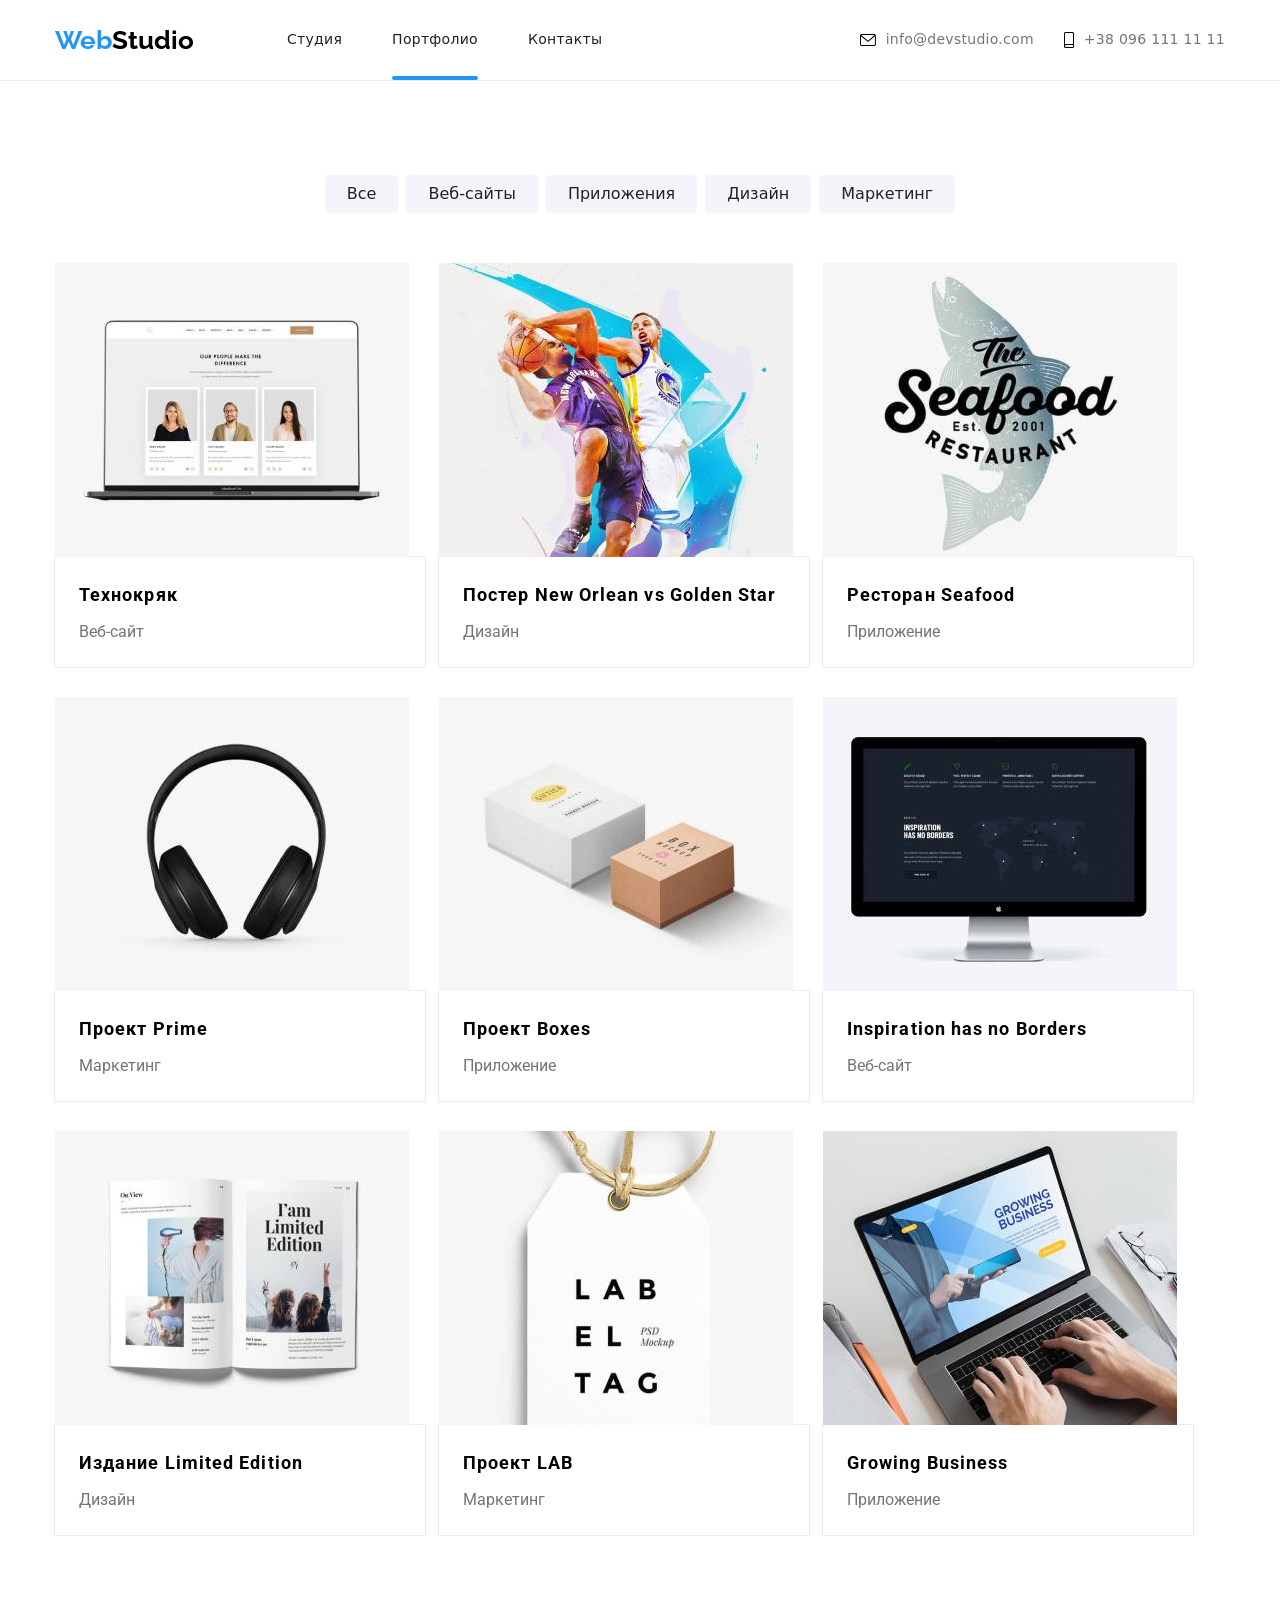
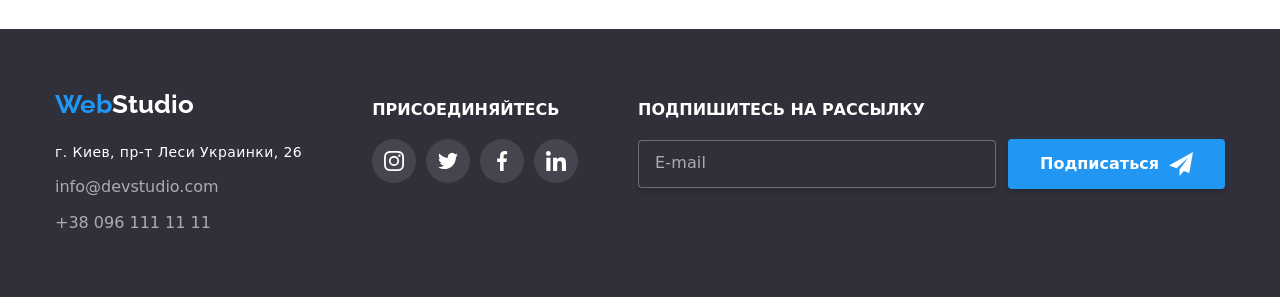
==== commit 41324d89: "добавка в портфолео" ====
--- a/portfolio.html
+++ b/portfolio.html
@@ -25,7 +25,7 @@
   </head>
   <body class="body-portfolio">
     <!--Шапка сайта-->
-    <header class="header">
+   <header class="header">
       <div class="container header__container">
         <a class="logo" href="./index.html">
           Web<span class="logo--black">Studio</span>
@@ -55,7 +55,10 @@
           <div class="header__menu-drop" data-menu></div>
           <ul class="site-nav site-nav--indent-left list" data-menu-nav>
             <li class="site-nav__item">
-              <a class="site-nav__link" href="./index.html" title="Студия"
+              <a
+                class="site-nav__link "
+                href="./index.html"
+                title="Студия"
                 >Студия</a
               >
             </li>
@@ -74,8 +77,17 @@
         </nav>
 
         <ul class="auth-nav auth-nav--indent list" data-menu-auth>
+          <li class="auth-nav__item"> 
+            <a class="auth-nav__soc" href="">Instagram</a>
+            <a class="auth-nav__soc" href="">Twitter</a>
+            <a class="auth-nav__soc" href="">Facebook</a>
+            <a class="auth-nav__soc" href="">LinkedIn</a>
+          </li>
           <li class="auth-nav__item">
-            <a href="mailto:info@devstudio.com" class="auth-nav__link">
+            <a
+              href="mailto:info@devstudio.com"
+              class="auth-nav__link auth-nav__link--size"
+            >
               <svg width="16" height="12" class="auth-nav__envelope">
                 <use
                   class="auth-nav__envelope-svg"
@@ -85,7 +97,7 @@
             >
           </li>
           <li class="auth-nav__item">
-            <a href="tel:+380961111111" class="auth-nav__link"
+            <a href="tel:+380961111111" class="auth-nav__link auth-nav__link--cl"
               ><svg width="10" height="16" class="auth-nav__contact">
                 <use
                   class="auth-nav__contact-svg"
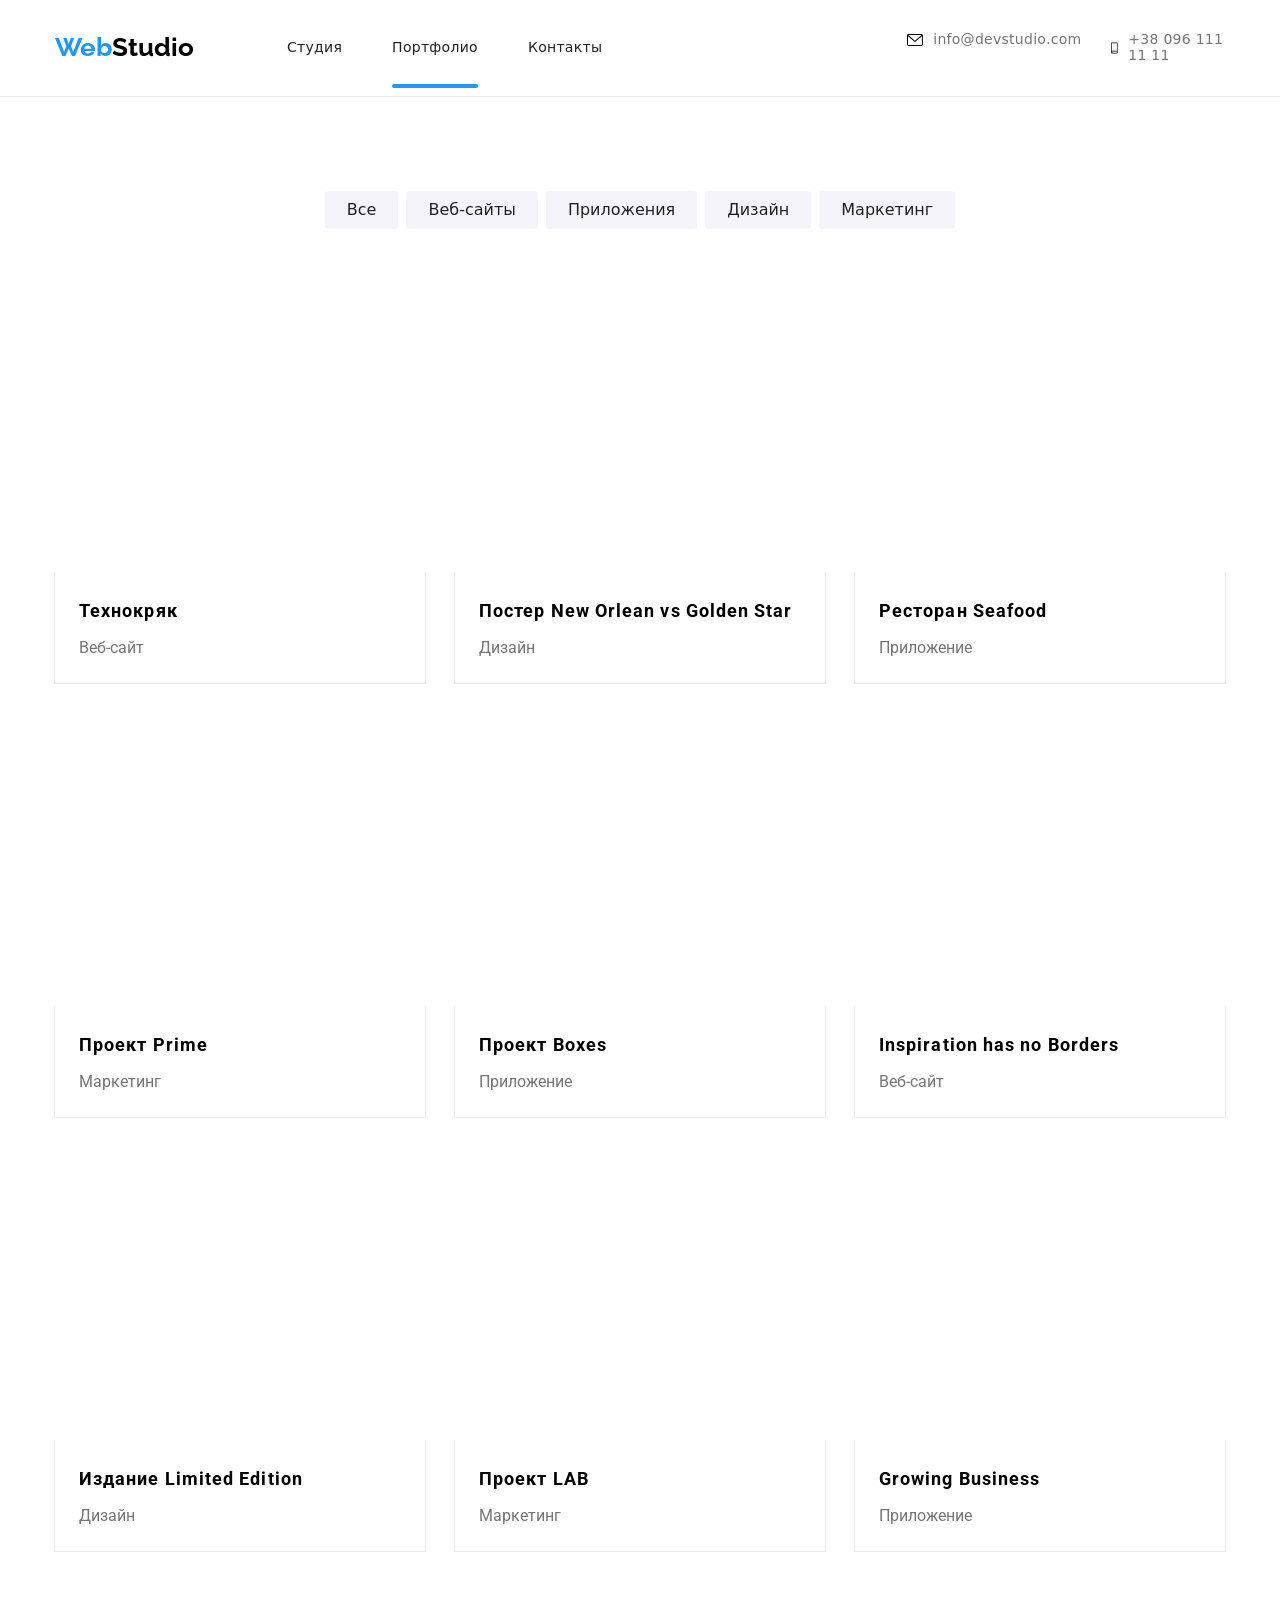
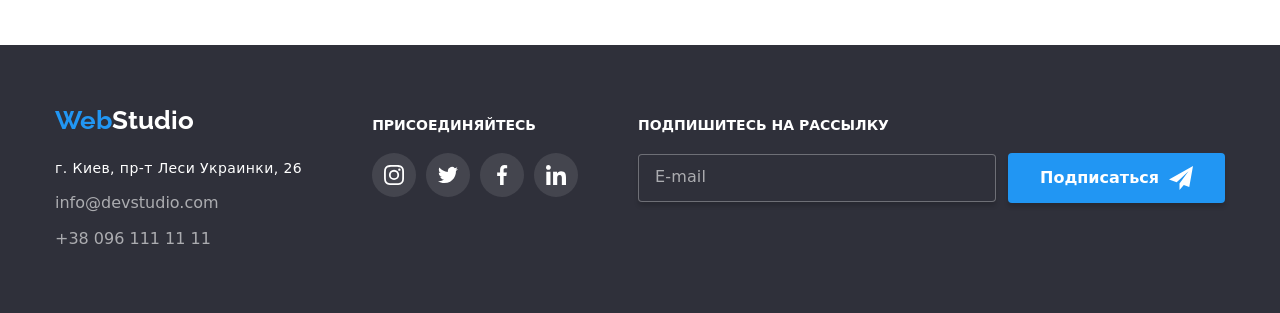
==== commit 4c63e161: "end" ====
--- a/portfolio.html
+++ b/portfolio.html
@@ -25,91 +25,99 @@
   </head>
   <body class="body-portfolio">
     <!--Шапка сайта-->
-   <header class="header">
+    <header class="header">
       <div class="container header__container">
         <a class="logo" href="./index.html">
           Web<span class="logo--black">Studio</span>
         </a>
-        <nav class="main-nav">
-          <button
-            class="header__menu-button"
-            aria-expanded="false"
-            data-menu-button
+        <button
+          class="header__menu-button"
+          aria-expanded="false"
+          data-menu-button
+        >
+          <svg
+            class="header__mob-nav-icon"
+            width="40"
+            height="40"
+            aria-label="Переключатель мобильного меню"
           >
-            <svg
-              class="header__mob-nav-icon"
-              width="40"
-              height="40"
-              aria-label="Переключатель мобильного меню"
-            >
-              <use
-                Class="header__icon-close"
-                href="./images/icons.svg#icon-nav-menu-icon-close"
-              ></use>
-              <use
-                Class="header__icon-menu"
-                href="./images/icons.svg#icon-nav-menu-icon"
-              ></use>
-            </svg>
-          </button>
-          <div class="header__menu-drop" data-menu></div>
-          <ul class="site-nav site-nav--indent-left list" data-menu-nav>
-            <li class="site-nav__item">
+            <use
+              Class="header__icon-close"
+              href="./images/icons.svg#icon-nav-menu-icon-close"
+            ></use>
+            <use
+              Class="header__icon-menu"
+              href="./images/icons.svg#icon-nav-menu-icon"
+            ></use>
+          </svg>
+        </button>
+        <div class="header__menu-drop" data-menu>
+          <nav class="header__main-nav">
+            <ul class="site-nav site-nav--indent-left list" data-menu-nav>
+              <li class="site-nav__item">
+                <a class="site-nav__link" href="./index.html" title="Студия"
+                  >Студия</a
+                >
+              </li>
+              <li class="site-nav__item">
+                <a
+                  class="site-nav__link site-nav__link--current"
+                  href="./portfolio.html"
+                  title="Портфолио"
+                  >Портфолио</a
+                >
+              </li>
+              <li class="site-nav__item">
+                <a class="site-nav__link" href="" title="Контакты">Контакты</a>
+              </li>
+            </ul>
+          </nav>
+          <ul class="auth-nav auth-nav--indent list">
+            <li class="auth-nav__item">
               <a
-                class="site-nav__link "
-                href="./index.html"
-                title="Студия"
-                >Студия</a
+                href="mailto:info@devstudio.com"
+                class="auth-nav__link auth-nav__link--size"
               >
-            </li>
-            <li class="site-nav__item">
+                <svg width="16" height="12" class="auth-nav__envelope">
+                  <use
+                    class="auth-nav__envelope-svg"
+                    href="./images/icons.svg#icon-mail_envelope"
+                  ></use></svg
+                >info@devstudio.com</a
+              >
+            </li>
+            <li class="auth-nav__item">
               <a
-                class="site-nav__link site-nav__link--current"
-                href="./portfolio.html"
-                title="Портфолио"
-                >Портфолио</a
+                href="tel:+380961111111"
+                class="auth-nav__link auth-nav__link--cl"
+                ><svg width="10" height="16" class="auth-nav__contact">
+                  <use
+                    class="auth-nav__contact-svg"
+                    href="./images/icons.svg#icon-phone_smartphone"
+                  ></use></svg
+                >+38 096 111 11 11</a
               >
             </li>
-            <li class="site-nav__item">
-              <a class="site-nav__link" href="" title="Контакты">Контакты</a>
-            </li>
           </ul>
-        </nav>
-
-        <ul class="auth-nav auth-nav--indent list" data-menu-auth>
-          <li class="auth-nav__item"> 
-            <a class="auth-nav__soc" href="">Instagram</a>
-            <a class="auth-nav__soc" href="">Twitter</a>
-            <a class="auth-nav__soc" href="">Facebook</a>
-            <a class="auth-nav__soc" href="">LinkedIn</a>
-          </li>
-          <li class="auth-nav__item">
-            <a
-              href="mailto:info@devstudio.com"
-              class="auth-nav__link auth-nav__link--size"
-            >
-              <svg width="16" height="12" class="auth-nav__envelope">
-                <use
-                  class="auth-nav__envelope-svg"
-                  href="./images/icons.svg#icon-mail_envelope"
-                ></use></svg
-              >info@devstudio.com</a
-            >
-          </li>
-          <li class="auth-nav__item">
-            <a href="tel:+380961111111" class="auth-nav__link auth-nav__link--cl"
-              ><svg width="10" height="16" class="auth-nav__contact">
-                <use
-                  class="auth-nav__contact-svg"
-                  href="./images/icons.svg#icon-phone_smartphone"
-                ></use></svg
-              >+38 096 111 11 11</a
-            >
-          </li>
-        </ul>
+          <ul class="auth-nav__item list">
+            <li class="auth-nav__soc">
+              <a class="auth-nav__soc-link" href="">Instagram</a>
+            </li>
+            <li class="auth-nav__soc">
+              <a class="auth-nav__soc-link" href="">Twitter</a>
+            </li>
+            <li class="auth-nav__soc">
+              <a class="auth-nav__soc-link" href="">Facebook</a>
+            </li>
+            <li class="auth-nav__soc">
+              <a class="auth-nav__soc-link" href="">LinkedIn</a>
+            </li>
+          </ul>
+        </div>
       </div>
     </header>
     <!-- уникальный контент -->
+
     <main>
       <!-- Button -->
       <!-- Интересно зачем мєнтор сказал поставить тут секцию... Надеюсь осознание придет позже... -->
@@ -150,14 +158,44 @@
             <li class="contaent-cards__list-cards list">
               <a class="contaent-cards__link" href="">
                 <div class="cards-information">
-                  <img
-                    class="cards-information__img"
-                    class="cards-information__img"
-                    src="./images/portfolio1.jpg"
-                    alt="фото"
-                    width="370"
-                    height="294"
-                  />
+                  <picture>
+                    <source
+                      type="image/jpeg"
+                      media="screen and (min-width: 1200px)"
+                      srcset="
+                        ./images/portfolio/portfolio-1_lg.jpg    1x,
+                        ./images/portfolio/portfolio-1_lg@2x.jpg 2x
+                      "
+                    />
+                    <source
+                      type="image/jpeg"
+                      media="screen and (min-width: 768px)"
+                      srcset="
+                        ./images/portfolio/portfolio-1_md.jpg    1x,
+                        ./images/portfolio/portfolio-1_md@2x.jpg 2x
+                      "
+                    />
+                    <source
+                      type="image/jpeg"
+                      media="screen and (max-width: 767px)"
+                      srcset="
+                        ./images/portfolio/portfolio-1_mob.jpg    1x,
+                        ./images/portfolio/portfolio-1_mob@2x.jpg 2x
+                      "
+                    />
+
+                    <img
+                      class="cards-information__img"
+                      src="./images/portfolio/portfolio-1_mob.jpg"
+                      alt="фото"
+                      width="370"
+                      height="294"
+                    />
+                  </picture>
+                  <!-- --------------------------------------------------------------------------------------- -->
+
+                  <!-- ---------------------------------------------------------------------------------------- -->
+
                   <div class="cards-information__contaent">
                     <p>
                       Ресурс предлагает комплексные предложения с разным уровнем
@@ -179,14 +217,40 @@
             <li class="list contaent-cards__list-cards">
               <a class="contaent-cards__link" href="">
                 <div class="cards-information">
-                  <img
-                    class="cards-information__img"
-                    class="cards-information__img"
-                    src="./images/portfolio2.jpg"
-                    alt="фото"
-                    width="370"
-                    height="294"
-                  />
+                   <picture>
+                    <source
+                      type="image/jpeg"
+                      media="screen and (min-width: 1200px)"
+                      srcset="
+                        ./images/portfolio/portfolio-2_lg.jpg    1x,
+                        ./images/portfolio/portfolio-2_lg@2x.jpg 2x
+                      "
+                    />
+                    <source
+                      type="image/jpeg"
+                      media="screen and (min-width: 768px)"
+                      srcset="
+                        ./images/portfolio/portfolio-2_md.jpg    1x,
+                        ./images/portfolio/portfolio-2_md@2x.jpg 2x
+                      "
+                    />
+                    <source
+                      type="image/jpeg"
+                      media="screen and (max-width: 767px)"
+                      srcset="
+                        ./images/portfolio/portfolio-2_mob.jpg    1x,
+                        ./images/portfolio/portfolio-2_mob@2x.jpg 2x
+                      "
+                    />
+
+                    <img
+                      class="cards-information__img"
+                      src="./images/portfolio/portfolio-2_mob.jpg"
+                      alt="фото"
+                      width="370"
+                      height="294"
+                    />
+                  </picture>
                   <div class="cards-information__contaent">
                     <p>
                       Ресурс предлагает комплексные предложения с разным уровнем
@@ -210,14 +274,40 @@
             <li class="list contaent-cards__list-cards">
               <a class="contaent-cards__link" href="">
                 <div class="cards-information">
-                  <img
-                    class="cards-information__img"
-                    class="cards-information__img"
-                    src="./images/portfolio3.jpg"
-                    alt="фото"
-                    width="370"
-                    height="294"
-                  />
+                  <picture>
+                    <source
+                      type="image/jpeg"
+                      media="screen and (min-width: 1200px)"
+                      srcset="
+                        ./images/portfolio/portfolio-3_lg.jpg    1x,
+                        ./images/portfolio/portfolio-3_lg@2x.jpg 2x
+                      "
+                    />
+                    <source
+                      type="image/jpeg"
+                      media="screen and (min-width: 768px)"
+                      srcset="
+                        ./images/portfolio/portfolio-3_md.jpg    1x,
+                        ./images/portfolio/portfolio-3_md@2x.jpg 2x
+                      "
+                    />
+                    <source
+                      type="image/jpeg"
+                      media="screen and (max-width: 767px)"
+                      srcset="
+                        ./images/portfolio/portfolio-3_mob.jpg    1x,
+                        ./images/portfolio/portfolio-3_mob@2x.jpg 2x
+                      "
+                    />
+
+                    <img
+                      class="cards-information__img"
+                      src="./images/portfolio/portfolio-3_mob.jpg"
+                      alt="фото"
+                      width="370"
+                      height="294"
+                    />
+                  </picture>
                   <div class="cards-information__contaent">
                     <p>
                       Ресурс предлагает комплексные предложения с разным уровнем
@@ -239,14 +329,40 @@
             <li class="list contaent-cards__list-cards">
               <a class="contaent-cards__link" href="">
                 <div class="cards-information">
-                  <img
-                    class="cards-information__img"
-                    class="cards-information__img"
-                    src="./images/portfolio4.jpg"
-                    alt="фото"
-                    width="370"
-                    height="294"
-                  />
+                   <picture>
+                    <source
+                      type="image/jpeg"
+                      media="screen and (min-width: 1200px)"
+                      srcset="
+                        ./images/portfolio/portfolio-4_lg.jpg    1x,
+                        ./images/portfolio/portfolio-4_lg@2x.jpg 2x
+                      "
+                    />
+                    <source
+                      type="image/jpeg"
+                      media="screen and (min-width: 768px)"
+                      srcset="
+                        ./images/portfolio/portfolio-4_md.jpg    1x,
+                        ./images/portfolio/portfolio-4_md@2x.jpg 2x
+                      "
+                    />
+                    <source
+                      type="image/jpeg"
+                      media="screen and (max-width: 767px)"
+                      srcset="
+                        ./images/portfolio/portfolio-4_mob.jpg    1x,
+                        ./images/portfolio/portfolio-4_mob@2x.jpg 2x
+                      "
+                    />
+
+                    <img
+                      class="cards-information__img"
+                      src="./images/portfolio/portfolio-4_mob.jpg"
+                      alt="фото"
+                      width="370"
+                      height="294"
+                    />
+                  </picture>
                   <div class="cards-information__contaent">
                     <p>
                       Ресурс предлагает комплексные предложения с разным уровнем
@@ -268,14 +384,40 @@
             <li class="list contaent-cards__list-cards">
               <a class="contaent-cards__link" href="">
                 <div class="cards-information">
-                  <img
-                    class="cards-information__img"
-                    class="cards-information__img"
-                    src="./images/portfolio5.jpg"
-                    alt="фото"
-                    width="370"
-                    height="294"
-                  />
+                 <picture>
+                    <source
+                      type="image/jpeg"
+                      media="screen and (min-width: 1200px)"
+                      srcset="
+                        ./images/portfolio/portfolio-5_lg.jpg    1x,
+                        ./images/portfolio/portfolio-5_lg@2x.jpg 2x
+                      "
+                    />
+                    <source
+                      type="image/jpeg"
+                      media="screen and (min-width: 768px)"
+                      srcset="
+                        ./images/portfolio/portfolio-5_md.jpg    1x,
+                        ./images/portfolio/portfolio-5_md@2x.jpg 2x
+                      "
+                    />
+                    <source
+                      type="image/jpeg"
+                      media="screen and (max-width: 767px)"
+                      srcset="
+                        ./images/portfolio/portfolio-5_mob.jpg    1x,
+                        ./images/portfolio/portfolio-5_mob@2x.jpg 2x
+                      "
+                    />
+
+                    <img
+                      class="cards-information__img"
+                      src="./images/portfolio/portfolio-5_mob.jpg"
+                      alt="фото"
+                      width="370"
+                      height="294"
+                    />
+                  </picture>
                   <div class="cards-information__contaent">
                     <p>
                       Ресурс предлагает комплексные предложения с разным уровнем
@@ -297,14 +439,40 @@
             <li class="list contaent-cards__list-cards">
               <a class="contaent-cards__link" href="">
                 <div class="cards-information">
-                  <img
-                    class="cards-information__img"
-                    class="cards-information__img"
-                    src="./images/portfolio6.jpg"
-                    alt="фото"
-                    width="370"
-                    height="294"
-                  />
+                  <picture>
+                    <source
+                      type="image/jpeg"
+                      media="screen and (min-width: 1200px)"
+                      srcset="
+                        ./images/portfolio/portfolio-6_lg.jpg    1x,
+                        ./images/portfolio/portfolio-6_lg@2x.jpg 2x
+                      "
+                    />
+                    <source
+                      type="image/jpeg"
+                      media="screen and (min-width: 768px)"
+                      srcset="
+                        ./images/portfolio/portfolio-6_md.jpg    1x,
+                        ./images/portfolio/portfolio-6_md@2x.jpg 2x
+                      "
+                    />
+                    <source
+                      type="image/jpeg"
+                      media="screen and (max-width: 767px)"
+                      srcset="
+                        ./images/portfolio/portfolio-6_mob.jpg    1x,
+                        ./images/portfolio/portfolio-6_mob@2x.jpg 2x
+                      "
+                    />
+
+                    <img
+                      class="cards-information__img"
+                      src="./images/portfolio/portfolio-6_mob.jpg"
+                      alt="фото"
+                      width="370"
+                      height="294"
+                    />
+                  </picture>
                   <div class="cards-information__contaent">
                     <p>
                       Ресурс предлагает комплексные предложения с разным уровнем
@@ -328,14 +496,40 @@
             <li class="list contaent-cards__list-cards">
               <a class="contaent-cards__link" href="">
                 <div class="cards-information">
-                  <img
-                    class="cards-information__img"
-                    class="cards-information__img"
-                    src="./images/portfolio7.jpg"
-                    alt="фото"
-                    width="370"
-                    height="294"
-                  />
+                  <picture>
+                    <source
+                      type="image/jpeg"
+                      media="screen and (min-width: 1200px)"
+                      srcset="
+                        ./images/portfolio/portfolio-7_lg.jpg    1x,
+                        ./images/portfolio/portfolio-7_lg@2x.jpg 2x
+                      "
+                    />
+                    <source
+                      type="image/jpeg"
+                      media="screen and (min-width: 768px)"
+                      srcset="
+                        ./images/portfolio/portfolio-7_md.jpg    1x,
+                        ./images/portfolio/portfolio-7_md@2x.jpg 2x
+                      "
+                    />
+                    <source
+                      type="image/jpeg"
+                      media="screen and (max-width: 767px)"
+                      srcset="
+                        ./images/portfolio/portfolio-7_mob.jpg    1x,
+                        ./images/portfolio/portfolio-7_mob@2x.jpg 2x
+                      "
+                    />
+
+                    <img
+                      class="cards-information__img"
+                      src="./images/portfolio/portfolio-7_mob.jpg"
+                      alt="фото"
+                      width="370"
+                      height="294"
+                    />
+                  </picture>
                   <div class="cards-information__contaent">
                     <p>
                       Ресурс предлагает комплексные предложения с разным уровнем
@@ -357,14 +551,40 @@
             <li class="list contaent-cards__list-cards">
               <a class="contaent-cards__link" href="">
                 <div class="cards-information">
-                  <img
-                    class="cards-information__img"
-                    class="cards-information__img"
-                    src="./images/portfolio8.jpg"
-                    alt="фото"
-                    width="370"
-                    height="294"
-                  />
+                   <picture>
+                    <source
+                      type="image/jpeg"
+                      media="screen and (min-width: 1200px)"
+                      srcset="
+                        ./images/portfolio/portfolio-8_lg.jpg    1x,
+                        ./images/portfolio/portfolio-8_lg@2x.jpg 2x
+                      "
+                    />
+                    <source
+                      type="image/jpeg"
+                      media="screen and (min-width: 768px)"
+                      srcset="
+                        ./images/portfolio/portfolio-8_md.jpg    1x,
+                        ./images/portfolio/portfolio-8_md@2x.jpg 2x
+                      "
+                    />
+                    <source
+                      type="image/jpeg"
+                      media="screen and (max-width: 767px)"
+                      srcset="
+                        ./images/portfolio/portfolio-8_mob.jpg    1x,
+                        ./images/portfolio/portfolio-8_mob@2x.jpg 2x
+                      "
+                    />
+
+                    <img
+                      class="cards-information__img"
+                      src="./images/portfolio/portfolio-8_mob.jpg"
+                      alt="фото"
+                      width="370"
+                      height="294"
+                    />
+                  </picture>
                   <div class="cards-information__contaent">
                     <p>
                       Ресурс предлагает комплексные предложения с разным уровнем
@@ -386,14 +606,40 @@
             <li class="list contaent-cards__list-cards">
               <a class="contaent-cards__link" href="">
                 <div class="cards-information">
-                  <img
-                    class="cards-information__img"
-                    class="cards-information__img"
-                    src="./images/portfolio9.jpg"
-                    alt="фото"
-                    width="370"
-                    height="294"
-                  />
+                 <picture>
+                    <source
+                      type="image/jpeg"
+                      media="screen and (min-width: 1200px)"
+                      srcset="
+                        ./images/portfolio/portfolio-9_lg.jpg    1x,
+                        ./images/portfolio/portfolio-9_lg@2x.jpg 2x
+                      "
+                    />
+                    <source
+                      type="image/jpeg"
+                      media="screen and (min-width: 768px)"
+                      srcset="
+                        ./images/portfolio/portfolio-9_md.jpg    1x,
+                        ./images/portfolio/portfolio-9_md@2x.jpg 2x
+                      "
+                    />
+                    <source
+                      type="image/jpeg"
+                      media="screen and (max-width: 767px)"
+                      srcset="
+                        ./images/portfolio/portfolio-9_mob.jpg    1x,
+                        ./images/portfolio/portfolio-9_mob@2x.jpg 2x
+                      "
+                    />
+
+                    <img
+                      class="cards-information__img"
+                      src="./images/portfolio/portfolio-9_mob.jpg"
+                      alt="фото"
+                      width="370"
+                      height="294"
+                    />
+                  </picture>
                   <div class="cards-information__contaent">
                     <p>
                       Ресурс предлагает комплексные предложения с разным уровнем
--- a/css/main.min.css
+++ b/css/main.min.css
@@ -5,5 +5,5 @@
  Consolas,  'Liberation Mono',  Menlo,- monospace;font-size:1em}small{font-size:80%}sub,sup{font-size:75%;line-height:0;position:relative;vertical-align:baseline}sub{bottom:-0.25em}sup{top:-0.5em}table{text-indent:0;border-color:inherit}button,input,optgroup,select,textarea{font-family:inherit;font-size:100%;line-height:1.15;margin:0}button,select{text-transform:none}button,[type='button'],[type='reset'],[type='submit']{-webkit-appearance:button}::-moz-focus-inner{border-style:none;padding:0}:-moz-focusring{outline:1px dotted ButtonText}:-moz-ui-invalid{box-shadow:none}legend{padding:0}progress{vertical-align:baseline}::-webkit-inner-spin-button,::-webkit-outer-spin-button{height:auto}[type='search']{-webkit-appearance:textfield;outline-offset:-2px}::-webkit-search-decoration{-webkit-appearance:none}::-webkit-file-upload-button{-webkit-appearance:button;font:inherit}summary{display:list-item}.body{color:var(--main-txt-cl);font-style:normal;font-family:var(--main-font);font-weight:400;font-size:14px;line-height:1.71;letter-spacing:0.03em;text-decoration:none}h1,h2,h3,h4,h5,h6,p,ul{margin:0}ul{padding:0}p:last-child{margin-bottom:0}.logo{color:var(--logo-cl-secondary);font-family:var(--secondary-font);font-weight:700;font-size:26px;line-height:1.19;text-decoration:none;text-align:center}.logo--properties{margin-bottom:20px}.logo--black{color:var(--logo-cl-blakc)}.logo:focus{outline-color:var(--main-bg-cl)}.logo--properties{display:block}@media screen and (min-width: 1200px){.logo{text-align:left}}.logo__cl-white{color:var(--logo-cl-white)}.list{list-style:none;margin:0;padding:0}.section{padding-top:60px;padding-bottom:60px}.section--cl{background-color:#f5f4fa}@media screen and (max-width: 480px){.section{width:480px}}@media screen and (min-width: 1200px){.section{padding-top:94px;padding-bottom:94px}}.container{margin-left:auto;margin-right:auto;padding-left:15px;padding-right:15px}@media screen and (max-width: 480px){.container{width:320px}}@media screen and (max-width: 768px){.container{width:480px}}@media screen and (min-width: 768px){.container{max-width:768px}}@media screen and (min-width: 1200px){.container{max-width:1200px}}.visually-hidden{position:absolute;width:1px;height:1px;margin:-1px;border:0;padding:0;white-space:nowrap;clip-path:inset(100%);clip:rect(0 0 0 0);overflow:hidden}.header{position:relative}.header__menu-button{position:relative;z-index:100;border:none;background-color:transparent;margin:0;padding:0}.header__menu-button:focus-visible{outline-color:var(--main-bg-cl)}.header__menu-button .header__icon-close{display:none}.header__menu-button.is-open .header__icon-close{display:block;z-index:100}.header__menu-button.is-open .header__icon-menu{display:none}@media screen and (max-width: 768px){.header__menu-drop{display:none;position:absolute;z-index:10;top:0;left:0;transform:translate(0, 0);width:100%;height:796px;background-color:#ffffff}.header__menu-drop.is-open{display:block}}.header__mob-nav-icon{margin-top:10px;margin-bottom:10px}.header__mob-nav-icon:hover,.header__mob-nav-icon:focus{fill:var(--main-bg-cl)}.header__container{position:relative;display:flex;align-items:center;justify-content:space-between}@media screen and (max-width: 768px){.header__container{width:480px}}@media screen and (min-width: 768px){.header{border-bottom:1px solid var(--cl-border)}.header__container{display:flex;align-items:center}.header__mob-nav-icon{display:none}.header__menu-button{display:none}}@media screen and (min-width: 1200px){.header{border-bottom:1px solid var(--cl-border)}.header__container{display:flex;align-items:center}.header__mob-nav-icon{display:none}}@media screen and (max-width: 768px){.site-nav{position:absolute;top:0;left:0;transform:translate(48px, 40px);z-index:100;display:none}.site-nav.is-open{display:block}.site-nav__link{font-weight:500;font-size:40px;line-height:1.175;letter-spacing:0.02em;text-decoration:none;color:#212121}.site-nav__link:hover{color:var(--main-txt-cl-foc)}.site-nav__link--current{color:var(--main-txt-cl-foc)}.site-nav__item{padding:0;margin:0;display:block}.site-nav__item:not(:last-child){margin-bottom:32px}}@media screen and (min-width: 768px){.site-nav{display:flex}.site-nav__item{position:relative}.site-nav__link{color:var(--main-txt-cl);text-decoration:none;font-weight:500;font-size:14px;line-height:1.14286;letter-spacing:0.02em;transition-property:color;transition-duration:var(--time-hov-foc);transition-timing-function:var(--time-cubic)}.site-nav__link .site-nav__link--current,.site-nav__link:hover,.site-nav__link:focus{color:var(--main-txt-cl-foc);outline:var(--outline-foc)}.site-nav--indent-left{margin-left:93px}.site-nav__item:not(:last-child){margin-right:50px}.site-nav__link{display:block;padding-top:32px;padding-bottom:32px}.site-nav__link--current::after{content:"";position:absolute;bottom:0;left:0;display:block;width:100%;height:4px;background-color:var(--main-bg-cl);border-radius:2px}.site-nav__item{gap:50px}.site-nav__item:hover,.site-nav__item:focus{color:var(--main-txt-cl-foc);outline:var(--outline-foc)}}@media screen and (min-width: 1200px){.site-nav{display:flex}.site-nav__item{position:relative}.site-nav__link{color:var(--main-txt-cl);text-decoration:none;font-weight:500;font-size:14px;line-height:1.14;letter-spacing:0.02em;transition-property:color;transition-duration:var(--time-hov-foc);transition-timing-function:var(--time-cubic)}.site-nav__link .site-nav__link--current,.site-nav__link:hover,.site-nav__link:focus{color:var(--main-txt-cl-foc);outline:var(--outline-foc)}.site-nav--indent-left{margin-left:93px}.site-nav__item:not(:last-child){margin-right:50px}.site-nav__link{display:block;padding-top:32px;padding-bottom:32px}.site-nav__link--current::after{content:"";position:absolute;bottom:0;left:0;display:block;width:100%;height:4px;background-color:var(--main-bg-cl);border-radius:2px}.site-nav__item{gap:50px}.site-nav__item:hover,.site-nav__item:focus{color:var(--main-txt-cl-foc);outline:var(--outline-foc)}}@media screen and (max-width: 768px){.auth-nav{position:absolute;top:0;left:0;transform:translate(40px, 562px);z-index:100;display:none;width:400px}.is-open{display:flex;flex-direction:column-reverse}.auth-nav__link{display:inline-flex;align-items:center;gap:10px;color:var(--secondary-txt-cl);text-decoration:none;font-size:34px;line-height:1.17647;letter-spacing:0.02em;font-weight:500;transition-property:color;transition-duration:var(--time-hov-foc);transition-timing-function:var(--time-cubic)}.auth-nav__link--cl{color:var(--main-bg-cl)}.auth-nav__link--size{font-size:24px;line-height:28 / 24}.auth-nav__contact,.auth-nav__envelope{display:none}.auth-nav__contact{color:var(--main-bg-cl)}.auth-nav__link:focus,.auth-nav__link:hover{color:var(--main-bg-cl);outline:var(--outline-foc)}.auth-nav__item:nth-child(1){margin-top:64px}.auth-nav__item:nth-child(2){margin-top:32px}.auth-nav__soc{margin:0;padding:0;text-decoration:none;font-weight:500;font-size:18px;line-height:22 / 18;letter-spacing:0.02em;color:#2196f3}.auth-nav__soc:not(:last-child){margin-right:20px}}@media screen and (min-width: 768px){.auth-nav{display:block}.auth-nav__item{position:relative}.auth-nav__item:nth-child(1){margin-bottom:10px}.auth-nav__link{display:inline-flex;align-items:center;gap:10px;color:var(--secondary-txt-cl);text-decoration:none;font-weight:500;font-size:12px;line-height:14 / 12;letter-spacing:0.02em;transition-property:color;transition-duration:var(--time-hov-foc);transition-timing-function:var(--time-cubic)}.auth-nav__envelope-svg,.auth-nav__contact-svg{transition-property:fill;transition-duration:var(--time-hov-foc);transition-timing-function:var(--time-cubic)}.auth-nav__link:focus .auth-nav__envelope,.auth-nav__link:hover .auth-nav__envelope{fill:var(--main-bg-cl)}.auth-nav__link:focus .auth-nav__contact,.auth-nav__link:hover .auth-nav__contact{fill:var(--main-bg-cl)}.auth-nav__link:focus,.auth-nav__link:hover{color:var(--main-bg-cl);outline:var(--outline-foc)}.auth-nav--indent{margin-left:auto;gap:30px}.auth-nav__soc{display:none}}@media screen and (min-width: 1200px){.auth-nav{display:flex}.auth-nav__item{position:relative}.auth-nav__link{display:inline-flex;align-items:center;gap:10px;color:var(--secondary-txt-cl);text-decoration:none;font-weight:500;font-size:14px;line-height:1.14;letter-spacing:0.02em;padding-top:32px;padding-bottom:32px;transition-property:color;transition-duration:var(--time-hov-foc);transition-timing-function:var(--time-cubic)}.auth-nav__envelope-svg,.auth-nav__contact-svg{transition-property:fill;transition-duration:var(--time-hov-foc);transition-timing-function:var(--time-cubic)}.auth-nav__link:focus .auth-nav__envelope,.auth-nav__link:hover .auth-nav__envelope{fill:var(--main-bg-cl)}.auth-nav__link:focus .auth-nav__contact,.auth-nav__link:hover .auth-nav__contact{fill:var(--main-bg-cl)}.auth-nav__link:focus,.auth-nav__link:hover{color:var(--main-bg-cl);outline:var(--outline-foc)}.auth-nav--indent{margin-left:auto;gap:30px}}.hero{text-align:center;background-color:var(--hiro-bg-cl);background-image:linear-gradient(to right, rgba(47,48,58,0.4), rgba(47,48,58,0.4)),url(../images/banner_overla_hero.jpg);background-repeat:no-repeat;background-size:cover;background-position:center;height:400px;margin-left:auto;margin-right:auto;padding:118px 0}.hero__title{color:var(--light-txt-cl-white);font-weight:900;letter-spacing:0.06em;font-size:42/26;text-transform:uppercase;margin-bottom:30px}@media screen and (max-width: 480px){.hero{width:480px}}@media screen and (min-width: 768px){.hero{max-width:768px;text-align:center}.hero__title{font-size:26px;line-height:42/26}}@media screen and (min-width: 1200px){.hero{max-width:1600px;height:600px;padding:200px 0}.hero__title{font-size:44px;line-height:1.36}}.button{background-color:var(--main-bg-cl);color:var(--light-txt-cl-white);max-width:250px;min-width:200px;min-height:50px;font-weight:700;font-size:16px;line-height:1.88;letter-spacing:0.06em;box-shadow:0px 4px 4px rgba(0,0,0,0.15);padding:10px 32px;border:none;font-family:inherit;letter-spacing:inherit;cursor:pointer;text-align:center;border-radius:4px;transition-property:background-color;transition-duration:var(--time-hov-foc);transition-timing-function:var(--time-cubic)}.button__footer-form{display:flex;align-items:center;margin-left:auto;margin-right:auto}.button__form-footer-svg{display:inline-block;margin-left:10px;fill:#ffffff}.button__hero{animation:swing 6000ms cubic-bezier(0.4, 0, 0.2, 1) infinite;align-items:center}.button__hero:hover{background-color:var(--btn-bg-cl-hiro);animation-play-state:paused;animation:swing-stop 2ms}.button__hero:focus{background-color:var(--btn-bg-cl-hiro);outline:var(--outline-foc)}.button__modal{display:block;margin-left:auto;margin-right:auto}.button__modal:hover{background-color:var(--btn-bg-cl-hiro);animation-play-state:paused;animation:swing-stop 2ms}.button__modal:focus{display:flex}.advantage__item{width:450px;margin-left:auto;margin-right:auto}.advantage__title{font-size:inherit;font-weight:700;line-height:16/14;text-transform:uppercase;text-align:center;margin-bottom:10px}.advantage__text{color:var(--secondary-txt-cl);line-height:24/14;letter-spacing:0.03em;color:#757575}.advantage__svg-box{display:flex;width:450px;height:120px;margin-bottom:30px;border-radius:4px;background-color:var(--bg-soc-logo-link);justify-content:center;align-items:center}@media screen and (max-width: 768px){.advantage__item:not(:last-child){margin-bottom:30px}}@media screen and (min-width: 768px){.advantage{display:flex;flex-wrap:wrap;gap:30px}.advantage__svg-box{max-width:354px;height:120px}.advantage__title{text-align:left;margin-bottom:10px}.advantage__item{max-width:354px;margin-bottom:0;text-align:left}.advantage__item--bottom{flex-basis:354px;margin-bottom:0}}@media screen and (min-width: 1200px){.advantage{display:flex;flex-wrap:nowrap;gap:30px}.advantage__svg-box{width:270px;height:120px}}.occupation{display:none}@media screen and (min-width: 900px){.occupation{display:none}}@media screen and (min-width: 1200px){.occupation{display:block;padding-top:0}.occupation__titel{font-weight:700;font-size:36px;line-height:1.17;text-align:center;margin-bottom:50px}.occupation__list{display:flex;gap:30px;padding-left:0;justify-content:center}.occupation__item{position:relative;background-color:var(--button-text-color);background-size:cover}.occupation__img{display:block}.occupation__text-card{position:absolute;bottom:0;left:0;font-weight:700;line-height:0.88;text-align:center;text-transform:uppercase;color:var(--light-txt-cl-white);background-color:var(--bg-occupation-card);padding-top:27px;padding-bottom:27px;width:100%}}.team{margin-left:auto;margin-right:auto}.team__titel{font-weight:700;font-size:36px;line-height:1.17;text-align:center;margin-bottom:30px}.team__list{display:block;gap:30px;margin-left:auto;margin-right:auto}.team--no-line{display:block}.team__img{width:450px;height:460px;margin:auto}.team__card{box-shadow:0px 1px 3px rgba(0,0,0,0.12),0px 1px 1px rgba(0,0,0,0.14),0px 2px 1px rgba(0,0,0,0.2);border-radius:0px 0px 4px 4px;text-align:center;background-color:#ffffff;width:450px;margin-left:auto;margin-right:auto}@media screen and (min-width: 480px){.team__img{width:450px;height:460px}.team__card{width:450px}}@media screen and (max-width: 768px){.team__card:not(:last-child){margin-bottom:30px}}@media screen and (min-width: 768px){.team__img{width:354px;height:374px}.team__list{display:flex;flex-wrap:wrap;gap:30px}.team__card{margin:0;width:354px}}@media screen and (min-width: 1200px){.team__img{width:270px;height:260px}.team__card{margin:0;width:270px}}.card{padding-top:30px;padding-bottom:30px}.card__people{font-weight:500;font-size:16px;line-height:1.19;margin-bottom:10px}.card__work{color:var(--secondary-txt-cl);font-size:16px;line-height:1.19;margin-bottom:16px}.icon{display:flex;justify-content:center;padding:0;gap:10px;cursor:pointer}.icon__element{display:flex;width:44px;height:44px;align-items:center;justify-content:center;border-radius:50%;transition-property:background-color;transition-duration:var(--time-hov-foc);transition-timing-function:var(--time-hov-foc)}.icon__link{display:flex;width:44px;height:44px;align-items:center;justify-content:center;border-radius:50%;transition-property:background-color;transition-duration:var(--time-hov-foc);transition-timing-function:var(--time-cubic)}.icon__link:focus,.icon__link:hover{background-color:var(--main-bg-cl);outline-color:var(--secondary-bg-cl)}.icon__svg{fill:var(--bg-card-link-svg);transition-property:fill;transition-duration:var(--time-hov-foc);transition-timing-function:var(--time-cubic)}.icon__link:hover .icon__svg,.icon__link:focus .icon__svg{fill:var(--secondary-bg-cl)}.partners__title{font-weight:700;font-size:28px;line-height:33/28;text-align:center;margin-bottom:30px}.partners__grid{display:flex;flex-wrap:wrap;gap:30px;margin-left:auto;margin-right:auto;justify-content:center}.partners__link{display:flex;justify-content:center;align-items:center;width:210px;height:92px;border-radius:4px;border:1px solid var(--bg-footer-soc-link);transition:border-color var(--time-hov-foc) var(--time-cubic)}.partners__link:focus .partners__svg{fill:var(--main-bg-cl)}.partners__link:hover{border:1px solid var(--main-bg-cl)}.partners__link:focus{outline:var(--outline-foc);border:1px solid var(--main-bg-cl)}.partners__link:hover .partners__svg{fill:var(--main-bg-cl)}.partners__svg{fill:var(--bg-footer-soc-link);transition:fill var(--time-hov-foc) var(--time-cubic)}@media screen and (min-width: 1200px){.partners__link{width:170px;height:92px}.partners__title{font-size:36px;line-height:42/36}}.footer{padding:60px 0px;background-color:var(--bg-footer-cl);text-align:center}@media screen and (max-width: 480px){.footer{width:480px}}@media screen and (max-width: 768px){.footer__container{display:flex;flex-direction:column;align-items:center}}@media screen and (min-width: 1200px){.footer__container{display:flex}}@media screen and (min-width: 768px){.footer__container-info{display:flex;justify-content:space-between}}@media screen and (min-width: 1200px){.footer__container-info{justify-content:flex-start}}.footer__icon-titel{margin:0;padding:0;margin-bottom:20px;font-weight:700;line-height:1.14286;text-transform:uppercase;color:var(--light-txt-cl-white)}@media screen and (min-width: 1200px){.footer__icon-titel{text-align:left}}.footer__icon-list{display:flex;gap:10px}.footer__icon-link{display:flex;width:44px;height:44px;background-color:var(--bg-footer-soc);border-radius:50%;justify-content:center;align-items:center;transition:background var(--time-hov-foc) var(--time-cubic)}.footer__icon-link:hover{background:var(--main-bg-cl)}.footer__icon-link:focus{background:var(--main-bg-cl);outline:var(--outline-foc)}.footer__icon-svg{fill:var(--light-txt-cl-white)}@media screen and (max-width: 768px){.footer__icon-footer{display:block;padding-top:60px;padding-bottom:60px}}@media screen and (min-width: 1200px){.footer__icon-footer{margin-left:70px;margin-top:12px}}@media screen and (min-width: 768px) and (max-width: 1200px){.footer__icon-footer{margin-right:89px;margin-top:5px}}.address{text-align:center}@media screen and (min-width: 768px) and (max-width: 1200px){.address--margin{margin-left:76px;margin-bottom:60px}}@media screen and (min-width: 1200px){.address{text-align:left}}.address__link{font-style:normal;color:var(--light-txt-cl-white);text-decoration:none;outline:none;font-weight:400;font-size:14px;line-height:1.71429;text-align:center;letter-spacing:0.03em;transition-property:color;transition-duration:var(--time-hov-foc);transition-timing-function:var(--time-cubic)}.address__link:focus,.address__link:hover{color:var(--main-bg-cl)}.address__link-contact{color:rgba(255,255,255,0.6);text-decoration:none;line-height:1.71;display:block;font-style:normal;color:var(--address__link-text-cl);outline:none;text-decoration:none;transition-property:color;transition-duration:var(--time-hov-foc);transition-timing-function:var(--time-cubic)}.address__link-contact__link-contact+.address__link-contact__link-contact{display:block;margin-bottom:9px}.address__link-contact:hover{color:var(--main-bg-cl)}.address__link-contact:hover,.address__link-contact:focus{color:var(--main-bg-cl);outline:vap(--outline-foc)}.address__item:not(:last-child){margin-bottom:8px}@media screen and (min-width: 1200px){.address__item:not(:last-child){margin-bottom:9px}}.form-footer__titel{margin:0;padding:0;margin-bottom:20px;font-weight:700;line-height:1.14286;text-transform:uppercase;color:var(--light-txt-cl-white)}@media screen and (min-width: 1200px){.form-footer__titel{text-align:left}}.form-footer__input{width:450px;padding:15px 16px;border-radius:4px;border:1px solid rgba(255,255,255,0.3);box-shadow:0px 4px 4px rgba(0,0,0,0.15);color:#ffffff;background-color:var(--bg-footer-cl);font-size:14px;line-height:1.14;letter-spacing:0.01em;transition-property:outline;transition-duration:var(--time-hov-foc);transition-timing-function:var(--time-cubic)}.form-footer__input::placeholder{font-weight:400;font-size:16px;line-height:20px;color:rgba(255,255,255,0.6)}.form-footer__input:focus-visible{outline:var(--main-bg-cl) auto 1px}@media screen and (max-width: 1200px){.form-footer__input--margin-top{margin-bottom:20px}}@media screen and (min-width: 1200px){.form-footer__input{width:358px}}@media screen and (min-width: 1200px){.form-footer{margin-left:auto;margin-top:12px}.form-footer__position{display:flex;gap:12px;justify-content:center;align-items:center}}.backdrop{position:fixed;top:0;left:0;width:100%;height:100%;background-color:rgba(0,0,0,0.2);transition-property:opacity;transition-duration:var(--time-hov-foc);transition-timing-function:var(--time-cubic)}.backdrop__is-hidden .modal{transform:translate(-50%, 50%) scale(0.3)}.backdrop__is-hidden{opacity:0;pointer-events:none}.modal{position:absolute;top:50%;left:50%;transform:translate(-50%, -50%) scale(1);width:450px;height:609px;display:block;background-color:var(--secondary-bg-cl);padding:40px;transition-property:transform;transition-duration:var(--time-hov-foc);transition-timing-function:var(--time-cubic);box-shadow:0px 1px 3px rgba(0,0,0,0.12),0px 1px 1px rgba(0,0,0,0.14),0px 2px 1px rgba(0,0,0,0.2);border-radius:4px}@media screen and (min-width: 1200px){.modal{width:528px;height:581px}}.modal__button-close{position:absolute;top:0;right:0;transform:translate(-8px, 8px);display:flex;justify-content:center;align-items:center;padding:0;margin:0;border-width:0px;width:30px;height:30px;border-radius:50%;cursor:pointer;outline-color:#2196f3}.modal__icon-close{--color1: #ffffff;--color2: rgba(0, 0, 0, 0.1);--color3: #212121;transition-property:fill;transition-duration:var(--time-hov-foc);transition-timing-function:var(--time-cubic)}.modal__button-close:focus-visible .modal__icon-close{--color3: #2196f3}.modal__icon-close:hover{--color3: #2196f3}.modal__title{display:inline-block;font-weight:700;font-size:20px;line-height:23px;text-align:center;margin-bottom:12px}.modal__input-svg:focus-visible{--color3: #2196f3}.form-modal__grup:not(:last-child){margin-bottom:10px}.form-modal__label{position:relative;display:flex;flex-direction:column;font-size:12px;line-height:1.17;letter-spacing:0.01em;color:var(--bg-form-cl)}.form-modal__input{margin-top:4px;padding:12px 12px 12px 42px;border:1px solid var(--input-border-cl);border-radius:4px;transition-property:outline;transition-duration:var(--time-hov-foc);transition-property:var(--time-cubic)}.form-modal__input:focus-within{outline:var(--main-bg-cl) auto 1px}.form-modal__input-svg{transition-property:fill;transition-duration:var(--time-hov-foc);transition-property:var(--time-cubic)}.form-modal__input:focus-within ~ .form-modal__input-svg{fill:var(--main-bg-cl)}.form-modal__input.comment{padding:12px;height:120px;resize:none;border-radius:4px}.form-modal__input.comment::placeholder{text-align:top;color:rgba(117,117,117,0.5)}.form-modal__input-svg{display:block;position:absolute;bottom:0;left:0;transform:translate(12px, -11px);fill:var(--main-txt-cl)}.checkbox{display:flex;justify-content:center;align-items:center;margin-top:20px;margin-bottom:30px}.checkbox__input:focus-visible ~ .checkbox__position>.checkbox__icon{--color3: var(--bg-checkbox-icon-blue)}.checkbox__input:focus-visible{outline-color:var(--main-bg-cl)}.checkbox__position{position:relative}.checkbox__icon{position:absolute;top:0;left:0;transform:translate(-100%, -50%);--color1: var(--bg-checkbox-icon-white);--color2: var(--bg-checkbox-icon-white);--color3: var(--bg-checkbox-icon-black)}.checkbox__icon:focus{--color1: var(--bg-checkbox-icon-white);--color2: var(--bg-checkbox-icon-white);--color3: var(--bg-checkbox-icon-black)}.checkbox__input:checked ~ .checkbox__position>.checkbox__icon{--color1: var(--bg-checkbox-icon-blue);--color2: var(--bg-checkbox-icon-white);--color3: var(--bg-checkbox-icon-blue)}.checkbox__input:focus ~ .checkbox__position>.checkbox__icon{--color3: var(--bg-checkbox-icon-blue)}.checkbox__text{color:var(--bg-form-cl);margin-left:8px}@media screen and (max-width: 1200px){.checkbox__text{font-weight:400;font-size:12px;line-height:1.16667;letter-spacing:0.03em}}.checkbox__link-text{color:var(--main-bg-cl);text-decoration-line:underline}@media screen and (max-width: 768px){.filter-button{display:flex;flex-wrap:wrap;gap:8px;justify-content:flex-start;padding:0;margin:0 0 50px 0}.filter-button__button-primary{background-color:var(--button-text-color);color:var(--main-txt-cl);font-weight:500;font-size:16px;line-height:1.62;padding:6px 22px;border:none;font-family:inherit;letter-spacing:inherit;cursor:pointer;align-items:center;text-align:center;border-radius:4px;transition-property:color, background-color;transition-duration:var(--time-hov-foc);transition-timing-function:var(--time-cubic)}.filter-button__button-primary:hover,.filter-button__button-primary:focus{background-color:var(--main-bg-cl);color:var(--light-txt-cl-white);box-shadow:0px 3px 1px rgba(0,0,0,0.1),0px 1px 2px rgba(0,0,0,0.08),0px 2px 2px rgba(0,0,0,0.12)}.filter-button__button-primary:focus{outline:var(--outline-foc)}}@media screen and (min-width: 768px){.filter-button{display:flex;gap:8px;padding:0;margin:0 0 50px 0;justify-content:center}.filter-button__button-primary{background-color:var(--button-text-color);color:var(--main-txt-cl);font-weight:500;font-size:16px;line-height:1.62;padding:6px 22px;border:none;font-family:inherit;letter-spacing:inherit;cursor:pointer;align-items:center;text-align:center;border-radius:4px;transition-property:color, background-color;transition-duration:var(--time-hov-foc);transition-timing-function:var(--time-cubic)}.filter-button__button-primary:hover,.filter-button__button-primary:focus{background-color:var(--main-bg-cl);color:var(--light-txt-cl-white);box-shadow:0px 3px 1px rgba(0,0,0,0.1),0px 1px 2px rgba(0,0,0,0.08),0px 2px 2px rgba(0,0,0,0.12)}.filter-button__button-primary:focus{outline:var(--outline-foc)}}.contaent-cards{padding-left:0;margin-top:0;margin-bottom:0}.cards-information__img{width:450px;height:294px;object-fit:cover}.contaent-cards__link{width:450px;height:404px;margin-left:auto;margin-right:auto;display:block;text-decoration:inherit;color:inherit}.contaent-cards__link:hover{box-shadow:0px 1px 1px rgba(0,0,0,0.12),0px 4px 4px rgba(0,0,0,0.06),1px 4px 6px rgba(0,0,0,0.16)}.contaent-cards__link:focus{outline:var(--outline-foc);box-shadow:0px 1px 1px rgba(0,0,0,0.12),0px 4px 4px rgba(0,0,0,0.06),1px 4px 6px rgba(0,0,0,0.16)}.contaent-cards__list-cards{position:relative;margin-left:0;display:block;background-color:var(--secondary-bg-cl)}@media screen and (max-width: 768px){.contaent-cards__list-cards:not(:last-child){margin-bottom:30px}}@media screen and (min-width: 768px){.contaent-cards{display:flex;flex-wrap:wrap;gap:30px;flex-basis:354px}.cards-information__img{max-width:354px;max-height:294px}.contaent-cards__link{max-width:354px;max-height:440px}}@media screen and (min-width: 1200px){.contaent-cards{display:flex;row-gap:30px;column-gap:30px;flex-wrap:wrap;padding-left:0;margin-top:0;margin-bottom:0}.contaent-cards__list-cards{margin-left:0;display:block;background-color:var(--secondary-bg-cl);position:relative}.cards-information__img{width:370px;height:294px}.contaent-cards__link{width:370px;height:404px}}.contaent-box{display:block;width:354px;height:146px;margin-left:auto;margin-right:auto;padding:20px 24px;outline:1px solid var(--cl-border)}.contaent-box__titel{font-family:var(--main-font);font-size:18px;line-height:2;font-weight:700;letter-spacing:0.06em;margin-bottom:4px}.contaent-box__contents{color:var(--secondary-txt-cl);font-family:var(--main-font);font-size:16px;line-height:1.88}@media screen and (min-width: 768px){.contaent-box{width:354px;height:146px}}@media screen and (min-width: 1200px){.contaent-box{width:370px;height:110px}}.cards-information{position:relative;overflow:hidden}.cards-information__img{display:block;margin-left:auto;margin-right:auto;background-color:var(--secondary-bg-cl)}.cards-information__contaent{position:absolute;top:0;left:0;transform:translate(0, 101%);font-weight:400;font-size:18px;line-height:1.56;width:450px;height:294px;color:var(--light-txt-cl-white);background:var(--bg-cards-information-box);padding:77px 24px;margin:0;transition-property:transform;transition-duration:var(--time-hov-foc);transition-timing-function:var(--time-cubic)}.contaent-cards__list-cards:hover .cards-information__contaent{transform:translate(0, 0)}@media screen and (min-width: 768px){.cards-information__contaent{width:354px}}@media screen and (min-width: 1200px){.cards-information__contaent{width:370px}.cards-information__contaent{font-weight:400;font-size:18px;line-height:1.56;width:370px;height:294px}}
+ monospace;font-size:1em}small{font-size:80%}sub,sup{font-size:75%;line-height:0;position:relative;vertical-align:baseline}sub{bottom:-0.25em}sup{top:-0.5em}table{text-indent:0;border-color:inherit}button,input,optgroup,select,textarea{font-family:inherit;font-size:100%;line-height:1.15;margin:0}button,select{text-transform:none}button,[type='button'],[type='reset'],[type='submit']{-webkit-appearance:button}::-moz-focus-inner{border-style:none;padding:0}:-moz-focusring{outline:1px dotted ButtonText}:-moz-ui-invalid{box-shadow:none}legend{padding:0}progress{vertical-align:baseline}::-webkit-inner-spin-button,::-webkit-outer-spin-button{height:auto}[type='search']{-webkit-appearance:textfield;outline-offset:-2px}::-webkit-search-decoration{-webkit-appearance:none}::-webkit-file-upload-button{-webkit-appearance:button;font:inherit}summary{display:list-item}.body{color:var(--main-txt-cl);font-style:normal;font-family:var(--main-font);font-weight:400;font-size:14px;line-height:1.71;letter-spacing:0.03em;text-decoration:none}h1,h2,h3,h4,h5,h6,p,ul{margin:0}ul{padding:0}p:last-child{margin-bottom:0}img{display:block;max-width:100%;height:auto;object-fit:cover;object-position:center}body.no-scroll{overflow:hidden}.logo{color:var(--logo-cl-secondary);font-family:var(--secondary-font);font-weight:700;font-size:26px;line-height:1.19;text-decoration:none;text-align:center}.logo--properties{margin-bottom:20px}.logo--black{color:var(--logo-cl-blakc)}.logo:focus{outline-color:var(--main-bg-cl)}.logo--properties{display:block}@media screen and (min-width: 1200px){.logo{text-align:left}}.logo__cl-white{color:var(--logo-cl-white)}.list{list-style:none;margin:0;padding:0}.section{padding-top:60px;padding-bottom:60px}.section--cl{background-color:#f5f4fa}@media screen and (min-width: 1200px){.section{padding-top:94px;padding-bottom:94px}}.container{margin-left:auto;margin-right:auto;padding-left:15px;padding-right:15px}@media screen and (min-width: 488px){.container{max-width:480px}}@media screen and (min-width: 768px){.container{max-width:768px}}@media screen and (min-width: 1200px){.container{max-width:1200px}}.visually-hidden{position:absolute;width:1px;height:1px;margin:-1px;border:0;padding:0;white-space:nowrap;clip-path:inset(100%);clip:rect(0 0 0 0);overflow:hidden}.header{position:relative;border-bottom:1px solid var(--cl-border)}.header__menu-button{top:0;left:0;transform:translate(0, 0);z-index:10;border:none;background-color:transparent;margin:0;padding:0}.header__menu-button:focus-visible{outline-color:var(--main-bg-cl)}.header__menu-button .header__icon-close{display:none}.header__menu-button.is-open .header__icon-close{display:block;z-index:100}.header__menu-button.is-open .header__icon-menu{display:none}@media screen and (max-width: 768px){.header__menu-drop{display:none;position:absolute;z-index:1;top:0;left:0;transform:translate(0, 0);width:100%;height:100vh;background-color:#ffffff;padding:48px 40px;overflow-y:scroll}.header__menu-drop.is-open{display:flex;flex-direction:column}.header__main-nav{margin-bottom:auto}}.header__mob-nav-icon{margin-top:10px;margin-bottom:10px}.header__mob-nav-icon:hover,.header__mob-nav-icon:focus{fill:var(--main-bg-cl)}.header__container{position:relative;display:flex;align-items:center;justify-content:space-between}@media screen and (max-width: 768px){.container.header__container{width:100vw}}@media screen and (min-width: 768px){.header__menu-drop{display:flex;align-items:center}.header__container{display:flex;align-items:center}.header__mob-nav-icon{display:none}.header__menu-button{display:none}}@media screen and (min-width: 1200px){.header{border-bottom:1px solid var(--cl-border)}.header__container{display:flex;align-items:center}.header__mob-nav-icon{display:none}}@media screen and (max-width: 768px){.site-nav{display:block}.site-nav.is-open{display:block}.site-nav__link{font-weight:500;font-size:40px;line-height:1.175;letter-spacing:0.02em;text-decoration:none;color:#212121}.site-nav__link:hover{color:var(--main-txt-cl-foc)}.site-nav__link--current{color:var(--main-txt-cl-foc)}.site-nav__item{padding:0;margin:0;display:block}.site-nav__item:not(:last-child){margin-bottom:32px}}@media screen and (min-width: 768px){.site-nav{display:flex}.site-nav__item{position:relative}.site-nav__link{color:var(--main-txt-cl);text-decoration:none;font-weight:500;font-size:14px;line-height:1.14286;letter-spacing:0.02em;transition-property:color;transition-duration:var(--time-hov-foc);transition-timing-function:var(--time-cubic)}.site-nav__link .site-nav__link--current,.site-nav__link:hover,.site-nav__link:focus{color:var(--main-txt-cl-foc);outline:var(--outline-foc)}.site-nav--indent-left{margin-left:93px}.site-nav__item:not(:last-child){margin-right:50px}.site-nav__link{display:block;padding-top:32px;padding-bottom:32px}.site-nav__link--current::after{content:"";position:absolute;bottom:0;left:0;display:block;width:100%;height:4px;background-color:var(--main-bg-cl);border-radius:2px}.site-nav__item{gap:50px}.site-nav__item:hover,.site-nav__item:focus{color:var(--main-txt-cl-foc);outline:var(--outline-foc)}}@media screen and (min-width: 1200px){.site-nav{display:flex}.site-nav__item{position:relative}.site-nav__link{color:var(--main-txt-cl);text-decoration:none;font-weight:500;font-size:14px;line-height:1.14;letter-spacing:0.02em;transition-property:color;transition-duration:var(--time-hov-foc);transition-timing-function:var(--time-cubic)}.site-nav__link .site-nav__link--current,.site-nav__link:hover,.site-nav__link:focus{color:var(--main-txt-cl-foc);outline:var(--outline-foc)}.site-nav--indent-left{margin-left:93px}.site-nav__item:not(:last-child){margin-right:50px}.site-nav__link{display:block;padding-top:32px;padding-bottom:32px}.site-nav__link--current::after{content:"";position:absolute;bottom:0;left:0;display:block;width:100%;height:4px;background-color:var(--main-bg-cl);border-radius:2px}.site-nav__item{gap:50px}.site-nav__item:hover,.site-nav__item:focus{color:var(--main-txt-cl-foc);outline:var(--outline-foc)}}@media screen and (max-width: 768px){.auth-nav{display:flex;flex-direction:column-reverse;gap:32px}.auth-nav__link{color:var(--secondary-txt-cl);text-decoration:none;font-size:34px;line-height:1.17647;letter-spacing:0.02em;font-weight:500;transition-property:color;transition-duration:var(--time-hov-foc);transition-timing-function:var(--time-cubic)}.auth-nav__link--cl{color:var(--main-bg-cl)}.auth-nav__link--size{font-size:24px;line-height:1.16667;margin-bottom:64px}.auth-nav__soc-link{font-weight:500;font-size:18px;line-height:1.22222;letter-spacing:0.02em;color:#2196f3}.auth-nav__contact,.auth-nav__envelope{display:none}.auth-nav__contact{color:var(--main-bg-cl)}.auth-nav__link:focus,.auth-nav__link:hover{color:var(--main-bg-cl);outline:var(--outline-foc)}.auth-nav__soc{margin:0;padding:0;text-decoration:none;font-weight:500;font-size:18px;line-height:22 / 18;letter-spacing:0.02em;color:#2196f3}.auth-nav__soc:not(:last-child){margin-right:20px}.auth-nav__item{display:flex}}@media screen and (min-width: 768px){.auth-nav{display:block;margin-left:84px}.auth-nav__item{position:relative}.auth-nav__item:not(:last-child){margin-bottom:10px}.auth-nav__link{display:inline-flex;align-items:center;gap:10px;color:var(--secondary-txt-cl);text-decoration:none;font-weight:500;font-size:12px;line-height:14 / 12;letter-spacing:0.02em;transition-property:color;transition-duration:var(--time-hov-foc);transition-timing-function:var(--time-cubic)}.auth-nav__envelope-svg,.auth-nav__contact-svg{transition-property:fill;transition-duration:var(--time-hov-foc);transition-timing-function:var(--time-cubic)}.auth-nav__link:focus .auth-nav__envelope,.auth-nav__link:hover .auth-nav__envelope{fill:var(--main-bg-cl)}.auth-nav__link:focus .auth-nav__contact,.auth-nav__link:hover .auth-nav__contact{fill:var(--main-bg-cl)}.auth-nav__link:focus,.auth-nav__link:hover{color:var(--main-bg-cl);outline:var(--outline-foc)}.auth-nav__soc{color:var(--main-bg-cl);display:none}}@media screen and (min-width: 1200px){.auth-nav{display:flex;margin-left:305px}.auth-nav__item{position:relative;margin-bottom:0}.auth-nav__link{display:inline-flex;align-items:center;color:var(--secondary-txt-cl);text-decoration:none;font-weight:500;font-size:14px;line-height:1.14;letter-spacing:0.02em;padding-top:32px;padding-bottom:32px;transition-property:color;transition-duration:var(--time-hov-foc);transition-timing-function:var(--time-cubic)}.auth-nav__envelope-svg,.auth-nav__contact-svg{transition-property:fill;transition-duration:var(--time-hov-foc);transition-timing-function:var(--time-cubic)}.auth-nav__link:focus .auth-nav__envelope,.auth-nav__link:hover .auth-nav__envelope{fill:var(--main-bg-cl)}.auth-nav__link:focus .auth-nav__contact,.auth-nav__link:hover .auth-nav__contact{fill:var(--main-bg-cl)}.auth-nav__link:focus,.auth-nav__link:hover{color:var(--main-bg-cl);outline:var(--outline-foc)}.auth-nav--indent{gap:30px}}.hero{text-align:center;background-color:var(--hiro-bg-cl);background-repeat:no-repeat;background-size:cover;background-position:center;width:100%;height:400px;margin-left:auto;margin-right:auto;padding:118px 0;background-image:linear-gradient(to right, rgba(47,48,58,0.4), rgba(47,48,58,0.4)),url(../../images/hero/hero_sm.png)}@media (min-device-pixel-ratio: 2), (-webkit-min-device-pixel-ratio: 2), (min-resolution: 192dpi), (min-resolution: 2dppx){.hero{background-image:linear-gradient(rgba(47,48,58,0.4), rgba(47,48,58,0.4)),url(../../images/hero/hero_sm@2x.png)}}@media screen and (min-width: 768px){.hero{background-image:linear-gradient(rgba(47,48,58,0.4), rgba(47,48,58,0.4)),url(../../images/hero/hero_md.png)}}@media screen and (min-width: 768px) and (min-device-pixel-ratio: 2), screen and (min-width: 768px) and (-webkit-min-device-pixel-ratio: 2), screen and (min-width: 768px) and (min-resolution: 192dpi), screen and (min-width: 768px) and (min-resolution: 2dppx){.hero{background-image:linear-gradient(rgba(47,48,58,0.4), rgba(47,48,58,0.4)),url(../../images/hero/hero_md@2x.png)}}@media screen and (min-width: 1280px){.hero{background-image:linear-gradient(rgba(47,48,58,0.4), rgba(47,48,58,0.4)),url(../../images/hero/hero_lg.png)}}@media screen and (min-width: 1280px) and (min-device-pixel-ratio: 2), screen and (min-width: 1280px) and (-webkit-min-device-pixel-ratio: 2), screen and (min-width: 1280px) and (min-resolution: 192dpi), screen and (min-width: 1280px) and (min-resolution: 2dppx){.hero{background-image:linear-gradient(rgba(47,48,58,0.4), rgba(47,48,58,0.4)),url(../../images/hero/hero_lg@2x.png)}}.hero__title{color:var(--light-txt-cl-white);font-weight:900;letter-spacing:0.06em;font-size:42/26;text-transform:uppercase;margin-bottom:30px}@media screen and (min-width: 768px){.hero{max-width:768px;text-align:center}.hero__title{font-size:26px;line-height:42/26}}@media screen and (min-width: 1200px){.hero{max-width:1600px;height:600px;padding:200px 0}.hero__title{font-size:44px;line-height:1.36}}.button{background-color:var(--main-bg-cl);color:var(--light-txt-cl-white);max-width:250px;min-width:200px;min-height:50px;font-weight:700;font-size:16px;line-height:1.88;letter-spacing:0.06em;box-shadow:0px 4px 4px rgba(0,0,0,0.15);padding:10px 32px;border:none;font-family:inherit;letter-spacing:inherit;cursor:pointer;text-align:center;border-radius:4px;transition-property:background-color;transition-duration:var(--time-hov-foc);transition-timing-function:var(--time-cubic)}.button__footer-form{display:flex;align-items:center;margin-left:auto;margin-right:auto}.button__form-footer-svg{display:inline-block;margin-left:10px;fill:#ffffff}.button__hero{animation:swing 6000ms cubic-bezier(0.4, 0, 0.2, 1) infinite;align-items:center}.button__hero:hover{background-color:var(--btn-bg-cl-hiro);animation-play-state:paused;animation:swing-stop 2ms}.button__hero:focus{background-color:var(--btn-bg-cl-hiro);outline:var(--outline-foc)}.button__modal{display:block;margin-left:auto;margin-right:auto}.button__modal:hover{background-color:var(--btn-bg-cl-hiro);animation-play-state:paused;animation:swing-stop 2ms}.button__modal:focus{display:flex}.advantage__item{width:100%;height:226px;margin-left:auto;margin-right:auto}.advantage__title{font-size:inherit;font-weight:700;line-height:16/14;text-transform:uppercase;text-align:center;margin-bottom:10px}.advantage__text{color:var(--secondary-txt-cl);line-height:24/14;letter-spacing:0.03em;color:#757575}.advantage__svg-box{display:flex;width:100%;height:120px;margin-bottom:30px;border-radius:4px;background-color:var(--bg-soc-logo-link);justify-content:center;align-items:center}.advantage__item{max-width:450px;margin-left:auto;margin-right:auto}@media screen and (max-width: 768px){.advantage__item:not(:last-child){margin-bottom:30px}}@media screen and (min-width: 768px){.advantage{display:flex;flex-wrap:wrap;gap:30px}.advantage__svg-box{max-width:354px;height:120px}.advantage__title{text-align:left;margin-bottom:10px}.advantage__item{max-width:354px;margin-bottom:0;text-align:left}.advantage__item--bottom{flex-basis:354px;margin-bottom:0}}@media screen and (min-width: 1200px){.advantage{display:flex;flex-wrap:nowrap;gap:30px}.advantage__svg-box{width:270px;height:120px}}.occupation{display:none}@media screen and (min-width: 900px){.occupation{display:none}}@media screen and (min-width: 1200px){.occupation{display:block;padding-top:0}.occupation__titel{font-weight:700;font-size:36px;line-height:1.17;text-align:center;margin-bottom:50px}.occupation__list{display:flex;gap:30px;padding-left:0;justify-content:center}.occupation__item{position:relative;background-color:var(--button-text-color);background-size:cover}.occupation__img{display:block}.occupation__text-card{position:absolute;bottom:0;left:0;font-weight:700;line-height:0.88;text-align:center;text-transform:uppercase;color:var(--light-txt-cl-white);background-color:var(--bg-occupation-card);padding-top:27px;padding-bottom:27px;width:100%}}.team{margin-left:auto;margin-right:auto}.team__titel{font-weight:700;font-size:28px;line-height:1.17857;line-height:1.17;text-align:center;margin-bottom:30px}.team__list{margin-left:auto;margin-right:auto}.team--no-line{display:block}.team__img{width:100%;height:460px;object-fit:cover;object-position:center}.team__card{box-shadow:0px 1px 3px rgba(0,0,0,0.12),0px 1px 1px rgba(0,0,0,0.14),0px 2px 1px rgba(0,0,0,0.2);border-radius:0px 0px 4px 4px;text-align:center;background-color:#ffffff;max-width:450px;max-height:622px;margin-left:auto;margin-right:auto}@media screen and (min-width: 480px){.team__card{width:450px;height:622px}}@media screen and (max-width: 768px){.team__card{width:100%;height:622px}.team__card:not(:last-child){margin-bottom:30px}}@media screen and (min-width: 768px){.team__card{margin:0;width:354px;height:536px}.team__img{width:100%;height:374px}.team__list{display:flex;flex-wrap:wrap;gap:30px}}@media screen and (min-width: 1200px){.team__img{width:270px;height:260px}.team__card{margin:0;width:270px;height:428px}.team__titel{font-size:36px;line-height:1.16667}}.card{padding-top:30px;padding-bottom:30px}.card__people{font-weight:500;font-size:16px;line-height:1.19;margin-bottom:10px}.card__work{color:var(--secondary-txt-cl);font-size:16px;line-height:1.19;margin-bottom:16px}.icon{display:flex;justify-content:center;padding:0;gap:10px;cursor:pointer}.icon__element{display:flex;width:44px;height:44px;align-items:center;justify-content:center;border-radius:50%;transition-property:background-color;transition-duration:var(--time-hov-foc);transition-timing-function:var(--time-hov-foc)}.icon__link{display:flex;width:44px;height:44px;align-items:center;justify-content:center;border-radius:50%;transition-property:background-color;transition-duration:var(--time-hov-foc);transition-timing-function:var(--time-cubic)}.icon__link:focus,.icon__link:hover{background-color:var(--main-bg-cl);outline-color:var(--secondary-bg-cl)}.icon__svg{fill:var(--bg-card-link-svg);transition-property:fill;transition-duration:var(--time-hov-foc);transition-timing-function:var(--time-cubic)}.icon__link:hover .icon__svg,.icon__link:focus .icon__svg{fill:var(--secondary-bg-cl)}.partners__title{font-weight:700;font-size:28px;line-height:33/28;text-align:center;margin-bottom:30px}.partners__grid{display:flex;flex-wrap:wrap;gap:30px;margin-left:auto;margin-right:auto;justify-content:center}.partners__link{display:flex;justify-content:center;align-items:center;width:100%;height:92px;border-radius:4px;border:1px solid var(--bg-footer-soc-link);transition:border-color var(--time-hov-foc) var(--time-cubic)}.partners__link:focus .partners__svg{fill:var(--main-bg-cl)}.partners__link:hover{border:1px solid var(--main-bg-cl)}.partners__link:focus{outline:var(--outline-foc);border:1px solid var(--main-bg-cl)}.partners__link:hover .partners__svg{fill:var(--main-bg-cl)}.partners__svg{fill:var(--bg-footer-soc-link);transition:fill var(--time-hov-foc) var(--time-cubic)}.partners__item{--indent: 30px;--item: 2;flex-basis:calc((100% - var(--indent) * (var(--item) - 1)) / (var(--item)))}@media screen and (min-width: 480px){.partners__item{max-width:210px;--indent: 30px;--item: 2;flex-basis:calc((100% - var(--indent) * (var(--item) - 1)) / (var(--item)))}}@media screen and (min-width: 768px){.partners__item{width:226px;--indent: 30px;--item: 2;flex-basis:calc((100% - var(--indent) * (var(--item) - 1)) / (var(--item)))}}@media screen and (min-width: 1200px){.partners__item{width:170px;--indent: 30px;--item: 6;flex-basis:calc((100% - var(--indent) * (var(--item) - 1)) / (var(--item)))}.partners__title{font-size:36px;line-height:1.16667}}.footer{padding:60px 0px;background-color:var(--bg-footer-cl);text-align:center}@media screen and (max-width: 768px){.footer__container{display:flex;flex-direction:column;align-items:center}}@media screen and (min-width: 1200px){.footer__container{display:flex}}.footer__icon-titel{margin:0;padding:0;margin-bottom:20px;font-size:14px;font-weight:700;line-height:1.14286;text-transform:uppercase;color:var(--light-txt-cl-white)}@media screen and (min-width: 1200px){.footer__icon-titel{text-align:left}}.footer__icon-list{display:flex;gap:10px}.footer__icon-link{display:flex;width:44px;height:44px;background-color:var(--bg-footer-soc);border-radius:50%;justify-content:center;align-items:center;transition:background var(--time-hov-foc) var(--time-cubic)}.footer__icon-link:hover{background:var(--main-bg-cl)}.footer__icon-link:focus{background:var(--main-bg-cl);outline:var(--outline-foc)}.footer__icon-svg{fill:var(--light-txt-cl-white)}@media screen and (max-width: 768px){.footer__icon-footer{display:block;padding-top:60px;padding-bottom:60px}}@media screen and (min-width: 1200px){.footer__icon-footer{margin-left:70px;margin-top:12px}}@media screen and (min-width: 768px) and (max-width: 1200px){.footer__icon-footer{margin-right:89px;margin-top:5px}}@media screen and (min-width: 768px){.footer__container-info{display:flex;justify-content:space-between}}@media screen and (min-width: 1200px){.footer__container-info{justify-content:flex-start}}.address{text-align:center}@media screen and (min-width: 768px) and (max-width: 1200px){.address--margin{margin-left:76px;margin-bottom:60px}}@media screen and (min-width: 1200px){.address{text-align:left}}.address__link{font-style:normal;color:var(--light-txt-cl-white);text-decoration:none;outline:none;font-weight:400;font-size:14px;line-height:1.71429;text-align:center;letter-spacing:0.03em;transition-property:color;transition-duration:var(--time-hov-foc);transition-timing-function:var(--time-cubic)}.address__link:focus,.address__link:hover{color:var(--main-bg-cl)}.address__link-contact{color:rgba(255,255,255,0.6);text-decoration:none;line-height:1.71;display:block;font-style:normal;color:var(--address__link-text-cl);outline:none;text-decoration:none;transition-property:color;transition-duration:var(--time-hov-foc);transition-timing-function:var(--time-cubic)}.address__link-contact__link-contact+.address__link-contact__link-contact{display:block;margin-bottom:9px}.address__link-contact:hover{color:var(--main-bg-cl)}.address__link-contact:hover,.address__link-contact:focus{color:var(--main-bg-cl);outline:vap(--outline-foc)}.address__item:not(:last-child){margin-bottom:8px}@media screen and (min-width: 1200px){.address__item:not(:last-child){margin-bottom:9px}}.form-footer__titel{margin:0;padding:0;margin-bottom:20px;font-size:14px;font-weight:700;line-height:1.14286;text-transform:uppercase;color:var(--light-txt-cl-white)}@media screen and (min-width: 1200px){.form-footer__titel{text-align:left}}.form-footer__input{width:100vw;padding:15px 16px;border-radius:4px;border:1px solid rgba(255,255,255,0.3);box-shadow:0px 4px 4px rgba(0,0,0,0.15);color:#ffffff;background-color:var(--bg-footer-cl);font-size:14px;line-height:1.14;letter-spacing:0.01em;transition-property:outline;transition-duration:var(--time-hov-foc);transition-timing-function:var(--time-cubic)}.form-footer__input::placeholder{font-weight:400;font-size:16px;line-height:20px;color:rgba(255,255,255,0.6)}.form-footer__input:focus-visible{outline:var(--main-bg-cl) auto 1px}@media screen and (min-width: 451px){.form-footer__input{width:450px}}@media screen and (max-width: 1200px){.form-footer__input--margin-top{margin-bottom:20px}}@media screen and (min-width: 1200px){.form-footer__input{width:358px}}@media screen and (min-width: 1200px){.form-footer{margin-left:auto;margin-top:12px}.form-footer__position{display:flex;gap:12px;justify-content:center;align-items:center}}.backdrop{position:fixed;top:0;left:0;width:100%;height:100%;background-color:rgba(0,0,0,0.2);transition-property:opacity;transition-duration:var(--time-hov-foc);transition-timing-function:var(--time-cubic)}.backdrop__is-hidden .modal{transform:translate(-50%, 50%) scale(0.3)}.backdrop__is-hidden{opacity:0;pointer-events:none}.modal{position:absolute;top:50%;left:50%;transform:translate(-50%, -50%) scale(1);width:100%;display:block;background-color:var(--secondary-bg-cl);padding:40px;transition-property:transform;transition-duration:var(--time-hov-foc);transition-timing-function:var(--time-cubic);box-shadow:0px 1px 3px rgba(0,0,0,0.12),0px 1px 1px rgba(0,0,0,0.14),0px 2px 1px rgba(0,0,0,0.2);border-radius:4px}@media screen and (min-width: 451px){.modal{width:450px;height:609px}}@media screen and (min-width: 1200px){.modal{width:528px;height:581px}}.modal__button-close{position:absolute;top:0;right:0;transform:translate(-8px, 8px);display:flex;justify-content:center;align-items:center;padding:0;margin:0;border-width:0px;width:30px;height:30px;border-radius:50%;cursor:pointer;outline-color:#2196f3}.modal__icon-close{--color1: #ffffff;--color2: rgba(0, 0, 0, 0.1);--color3: #212121;transition-property:fill;transition-duration:var(--time-hov-foc);transition-timing-function:var(--time-cubic)}.modal__button-close:focus-visible .modal__icon-close{--color3: #2196f3}.modal__icon-close:hover{--color3: #2196f3}.modal__title{display:inline-block;font-weight:700;font-size:20px;line-height:23px;text-align:center;margin-bottom:12px}.modal__input-svg:focus-visible{--color3: #2196f3}.form-modal__grup:not(:last-child){margin-bottom:10px}.form-modal__label{position:relative;display:flex;flex-direction:column;font-size:12px;line-height:1.17;letter-spacing:0.01em;color:var(--bg-form-cl)}.form-modal__input{margin-top:4px;padding:12px 12px 12px 42px;border:1px solid var(--input-border-cl);border-radius:4px;transition-property:outline;transition-duration:var(--time-hov-foc);transition-property:var(--time-cubic)}.form-modal__input:focus-within{outline:var(--main-bg-cl) auto 1px}.form-modal__input-svg{transition-property:fill;transition-duration:var(--time-hov-foc);transition-property:var(--time-cubic)}.form-modal__input:focus-within ~ .form-modal__input-svg{fill:var(--main-bg-cl)}.form-modal__input.comment{padding:12px;height:120px;resize:none;border-radius:4px}.form-modal__input.comment::placeholder{text-align:top;color:rgba(117,117,117,0.5)}.form-modal__input-svg{display:block;position:absolute;bottom:0;left:0;transform:translate(12px, -11px);fill:var(--main-txt-cl)}.checkbox{display:flex;justify-content:center;align-items:center;margin-top:20px;margin-bottom:30px}.checkbox__input:focus-visible ~ .checkbox__position>.checkbox__icon{--color3: var(--bg-checkbox-icon-blue)}.checkbox__input:focus-visible{outline-color:var(--main-bg-cl)}.checkbox__position{position:relative}.checkbox__icon{position:absolute;top:0;left:0;transform:translate(-100%, -50%);--color1: var(--bg-checkbox-icon-white);--color2: var(--bg-checkbox-icon-white);--color3: var(--bg-checkbox-icon-black)}.checkbox__icon:focus{--color1: var(--bg-checkbox-icon-white);--color2: var(--bg-checkbox-icon-white);--color3: var(--bg-checkbox-icon-black)}.checkbox__input:checked ~ .checkbox__position>.checkbox__icon{--color1: var(--bg-checkbox-icon-blue);--color2: var(--bg-checkbox-icon-white);--color3: var(--bg-checkbox-icon-blue)}.checkbox__input:focus ~ .checkbox__position>.checkbox__icon{--color3: var(--bg-checkbox-icon-blue)}.checkbox__text{color:var(--bg-form-cl);margin-left:8px}@media screen and (max-width: 1200px){.checkbox__text{font-weight:400;font-size:12px;line-height:1.16667;letter-spacing:0.03em}}.checkbox__link-text{color:var(--main-bg-cl);text-decoration-line:underline}@media screen and (max-width: 768px){.filter-button{display:flex;flex-wrap:wrap;gap:8px;justify-content:flex-start;padding:0;margin:0 0 40px 0}.filter-button__button-primary{background-color:var(--button-text-color);color:var(--main-txt-cl);font-weight:500;font-size:16px;line-height:1.62;padding:6px 22px;border:none;font-family:inherit;letter-spacing:inherit;cursor:pointer;align-items:center;text-align:center;border-radius:4px;transition-property:color, background-color;transition-duration:var(--time-hov-foc);transition-timing-function:var(--time-cubic)}.filter-button__button-primary:hover,.filter-button__button-primary:focus{background-color:var(--main-bg-cl);color:var(--light-txt-cl-white);box-shadow:0px 3px 1px rgba(0,0,0,0.1),0px 1px 2px rgba(0,0,0,0.08),0px 2px 2px rgba(0,0,0,0.12)}.filter-button__button-primary:focus{outline:var(--outline-foc)}}@media screen and (min-width: 768px){.filter-button{display:flex;gap:8px;padding:0;margin:0 0 36px 0;justify-content:center}.filter-button__button-primary{background-color:var(--button-text-color);color:var(--main-txt-cl);font-weight:500;font-size:16px;line-height:1.62;padding:6px 22px;border:none;font-family:inherit;letter-spacing:inherit;cursor:pointer;align-items:center;text-align:center;border-radius:4px;transition-property:color, background-color;transition-duration:var(--time-hov-foc);transition-timing-function:var(--time-cubic)}.filter-button__button-primary:hover,.filter-button__button-primary:focus{background-color:var(--main-bg-cl);color:var(--light-txt-cl-white);box-shadow:0px 3px 1px rgba(0,0,0,0.1),0px 1px 2px rgba(0,0,0,0.08),0px 2px 2px rgba(0,0,0,0.12)}.filter-button__button-primary:focus{outline:var(--outline-foc)}}@media screen and (min-width: 1200px){.filter-button{margin-bottom:50px}}.contaent-cards{padding-left:0;margin-top:0;margin-bottom:0}.cards-information__img{width:100%;object-fit:cover;object-position:center}.contaent-cards__link{display:block;text-decoration:inherit;color:inherit}.contaent-cards__link:hover{box-shadow:0px 1px 1px rgba(0,0,0,0.12),0px 4px 4px rgba(0,0,0,0.06),1px 4px 6px rgba(0,0,0,0.16)}.contaent-cards__link:focus{outline:var(--outline-foc);box-shadow:0px 1px 1px rgba(0,0,0,0.12),0px 4px 4px rgba(0,0,0,0.06),1px 4px 6px rgba(0,0,0,0.16)}.contaent-cards__list-cards{position:relative;display:block;max-width:450px;margin-left:auto;margin-right:auto;background-color:var(--secondary-bg-cl)}@media screen and (max-width: 768px){.contaent-cards__list-cards:not(:last-child){margin-bottom:30px}}@media screen and (max-width: 768px){.contaent-cards__list-cards:not(:last-child){margin-bottom:30px}}@media screen and (min-width: 768px){.contaent-cards__list-cards{width:354px;margin-left:0;margin-right:0}.contaent-cards{display:flex;flex-wrap:wrap;gap:30px}.contaent-cards__link{display:flex;flex-direction:column;height:100%}}@media screen and (min-width: 1200px){.contaent-cards{display:flex;padding-left:0;margin-top:0;margin-bottom:0}.contaent-cards__list-cards{width:370px;margin-left:0;margin-right:0}}.contaent-box{display:block;width:100%;margin-left:auto;margin-right:auto;padding:20px 24px;outline:1px solid var(--cl-border)}.contaent-box__titel{font-family:var(--main-font);font-size:18px;line-height:2;font-weight:700;letter-spacing:0.06em;margin-bottom:4px}.contaent-box__contents{color:var(--secondary-txt-cl);font-family:var(--main-font);font-size:16px;line-height:1.88}@media screen and (min-width: 768px){.contaent-box{width:100%;flex-grow:1}}.cards-information{position:relative;overflow:hidden}.cards-information__img{background-color:var(--secondary-bg-cl)}.cards-information__contaent{position:absolute;top:0;left:0;transform:translate(0, 101%);font-weight:400;font-size:18px;line-height:1.56;height:357px;overflow-y:scroll;color:var(--light-txt-cl-white);background:var(--bg-cards-information-box);padding:49px 24px 77px 24px;margin:0;transition-property:transform;transition-duration:var(--time-hov-foc);transition-timing-function:var(--time-cubic)}.contaent-cards__list-cards:hover .cards-information__contaent{transform:translate(0, 0)}@media screen and (min-width: 768px){.cards-information__contaent{width:100%}}@media screen and (min-width: 1200px){.cards-information__contaent{font-weight:400;font-size:18px;line-height:1.56;padding:63px 24px}}
 /*# sourceMappingURL=main.min.css.map */
